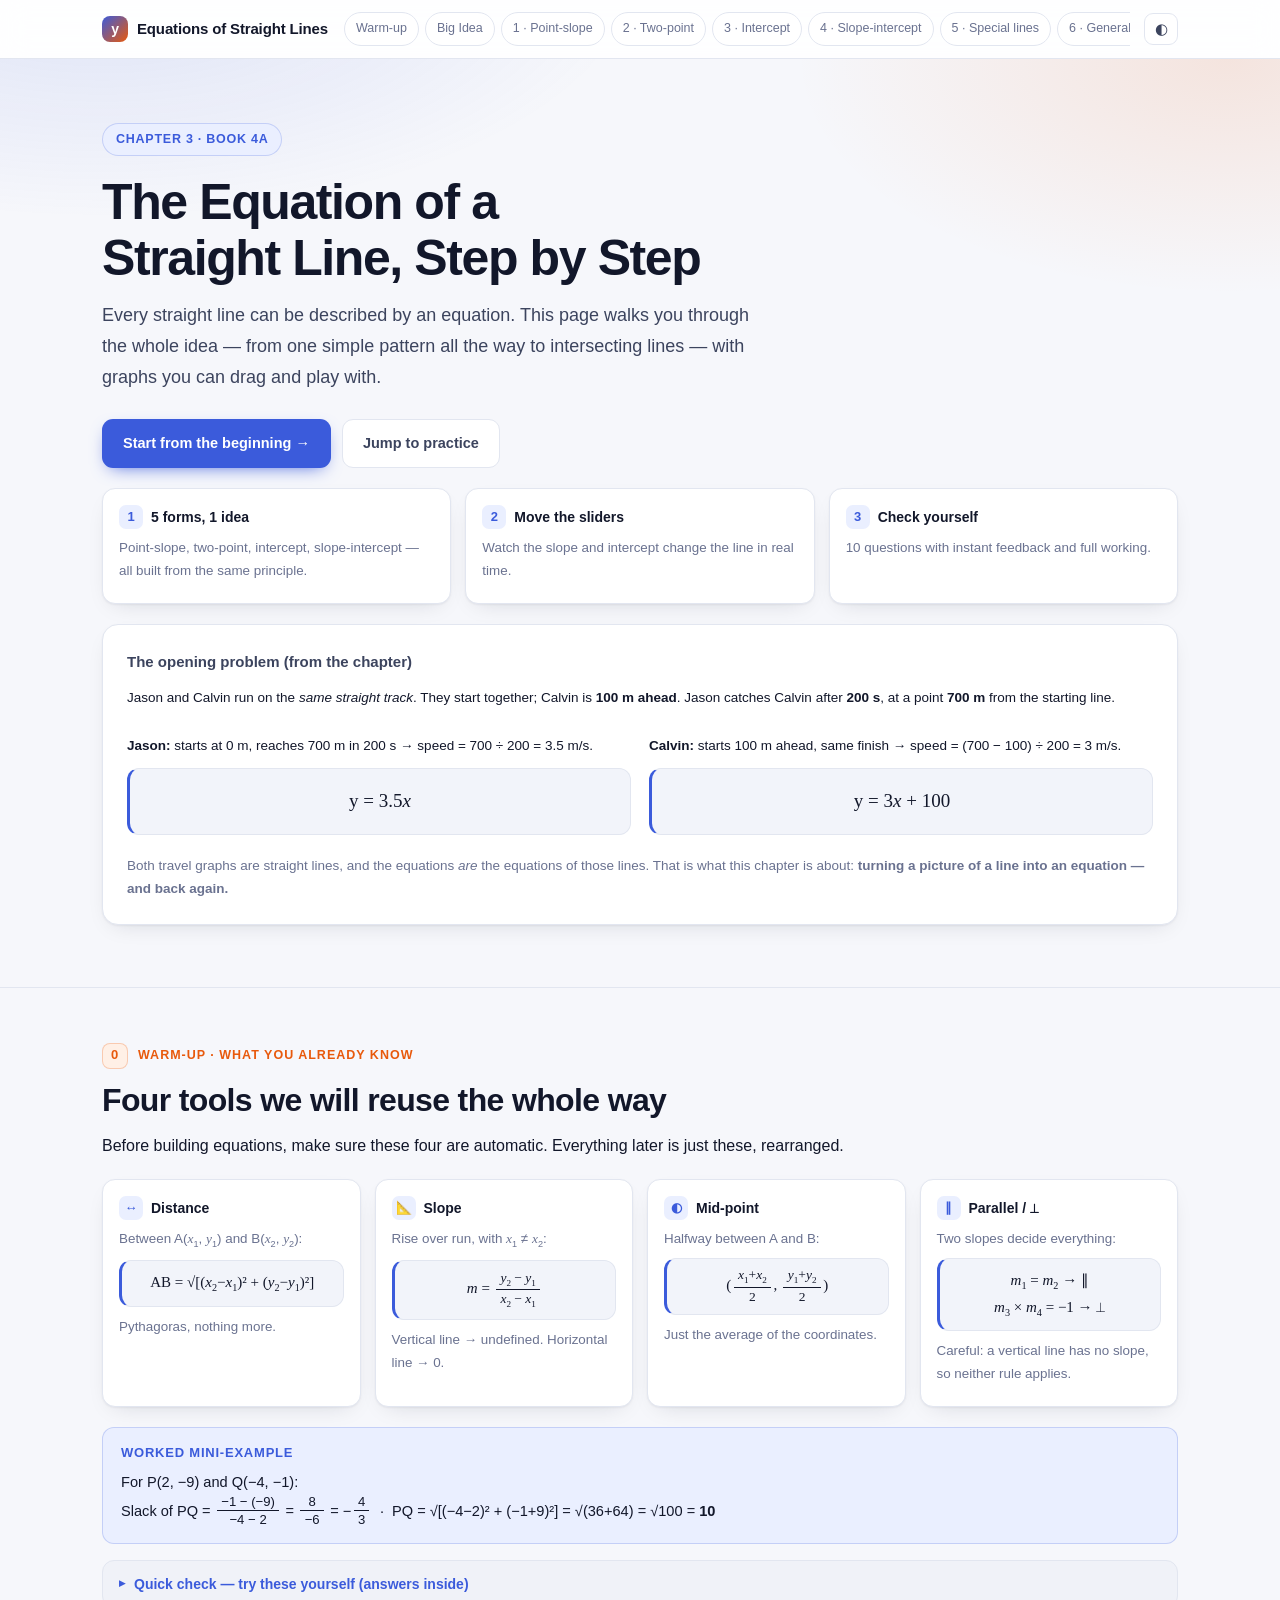
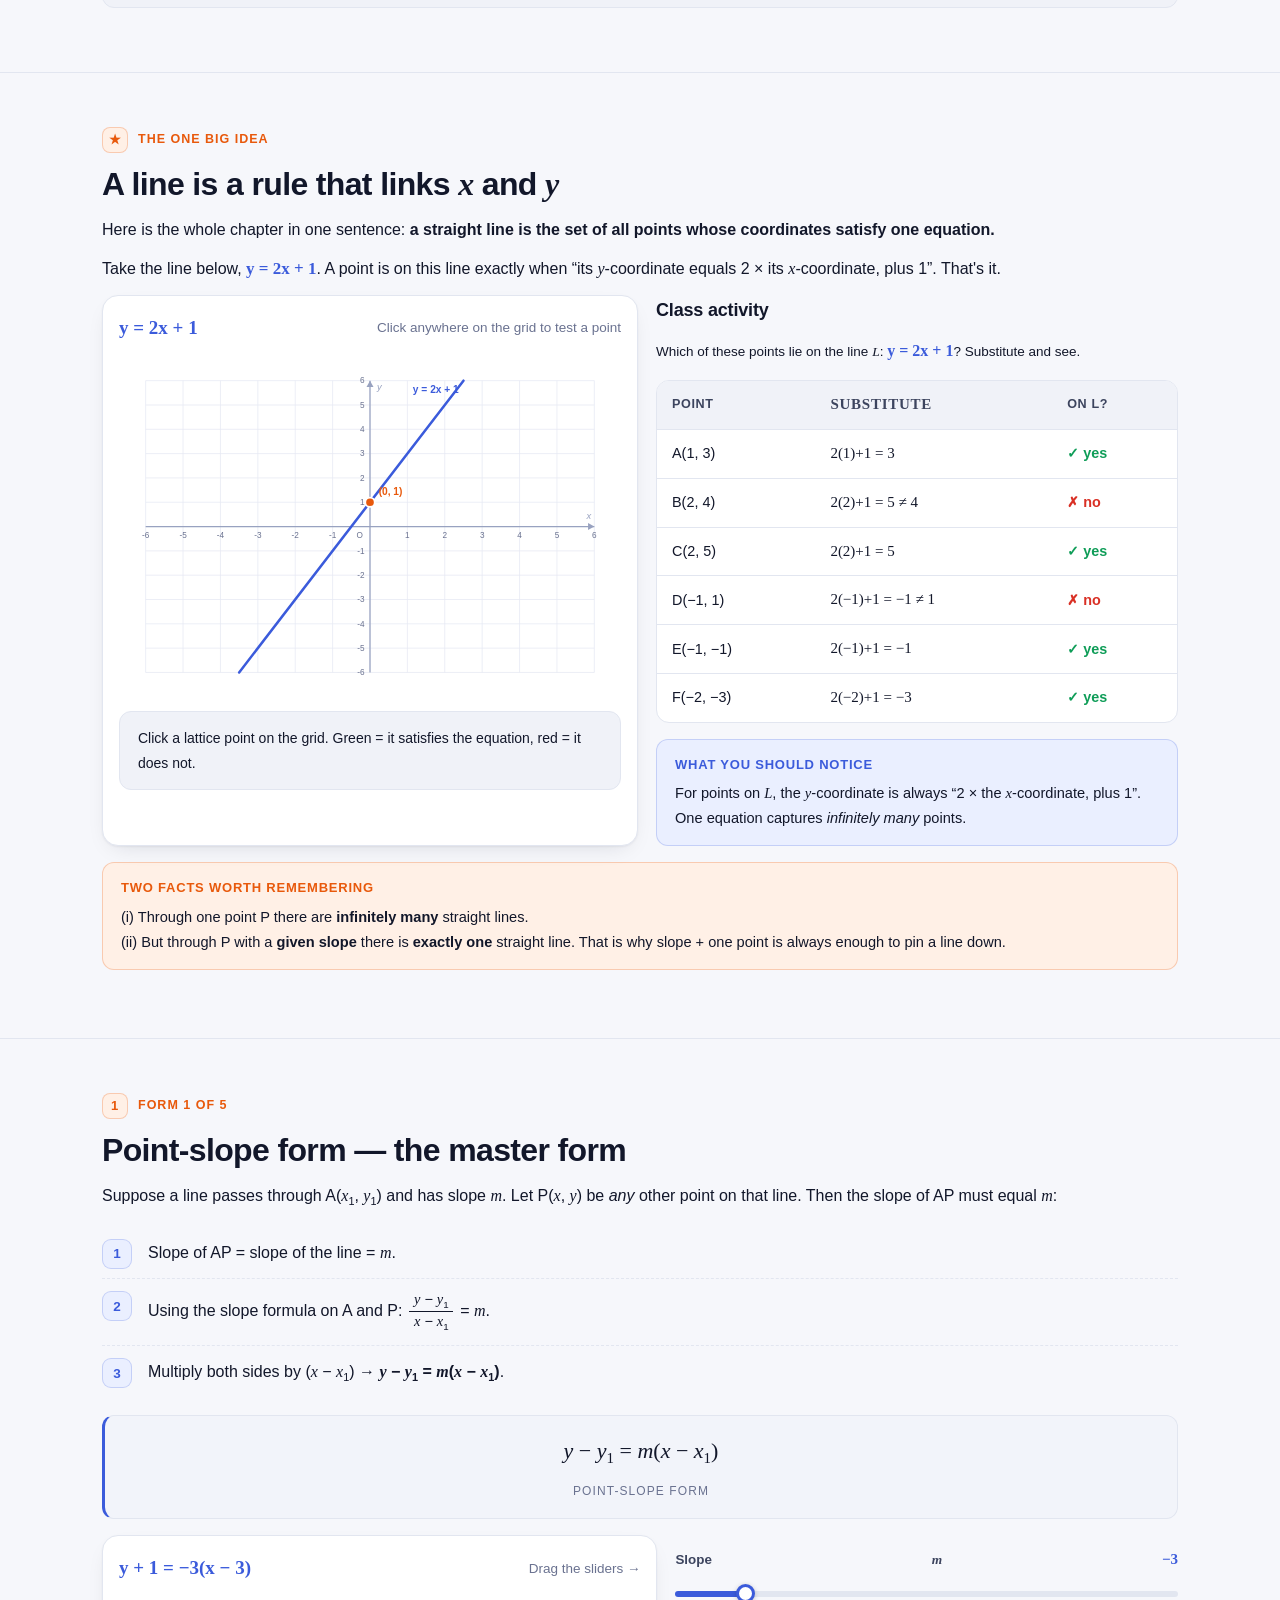
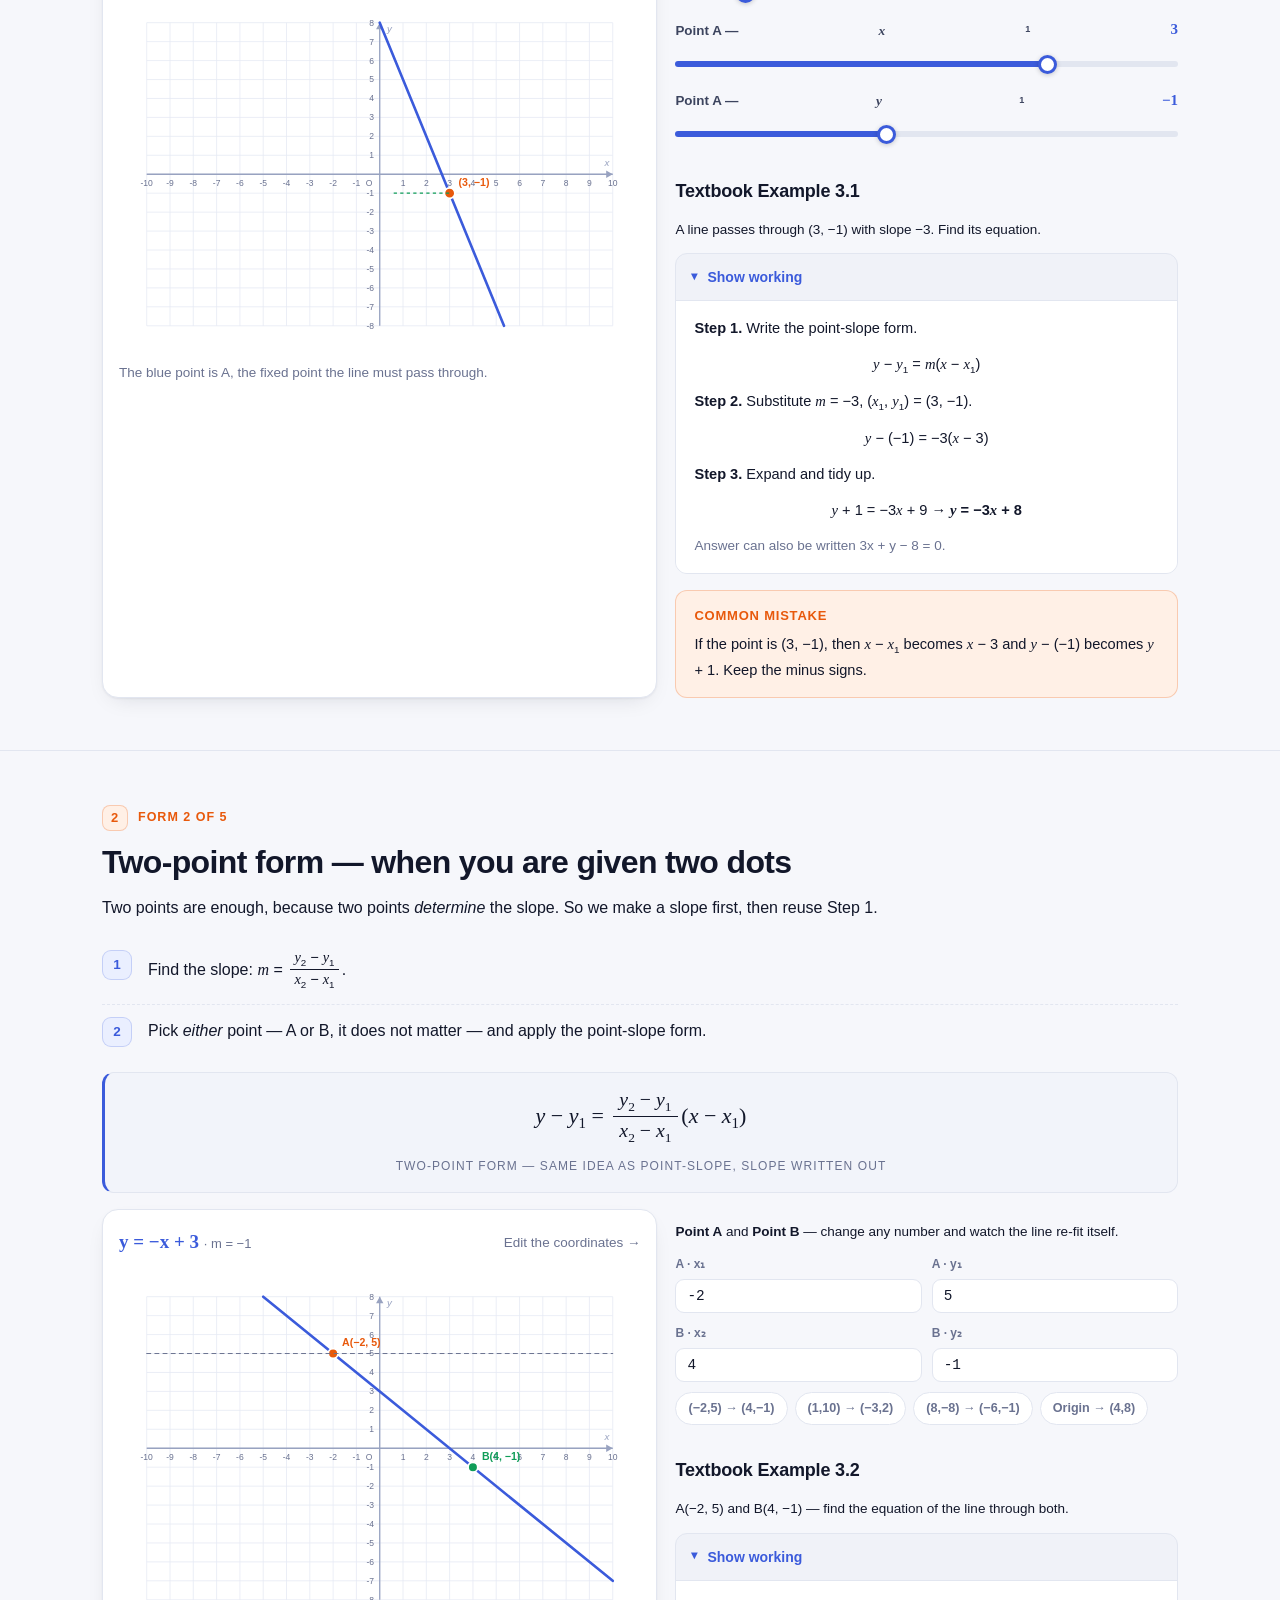
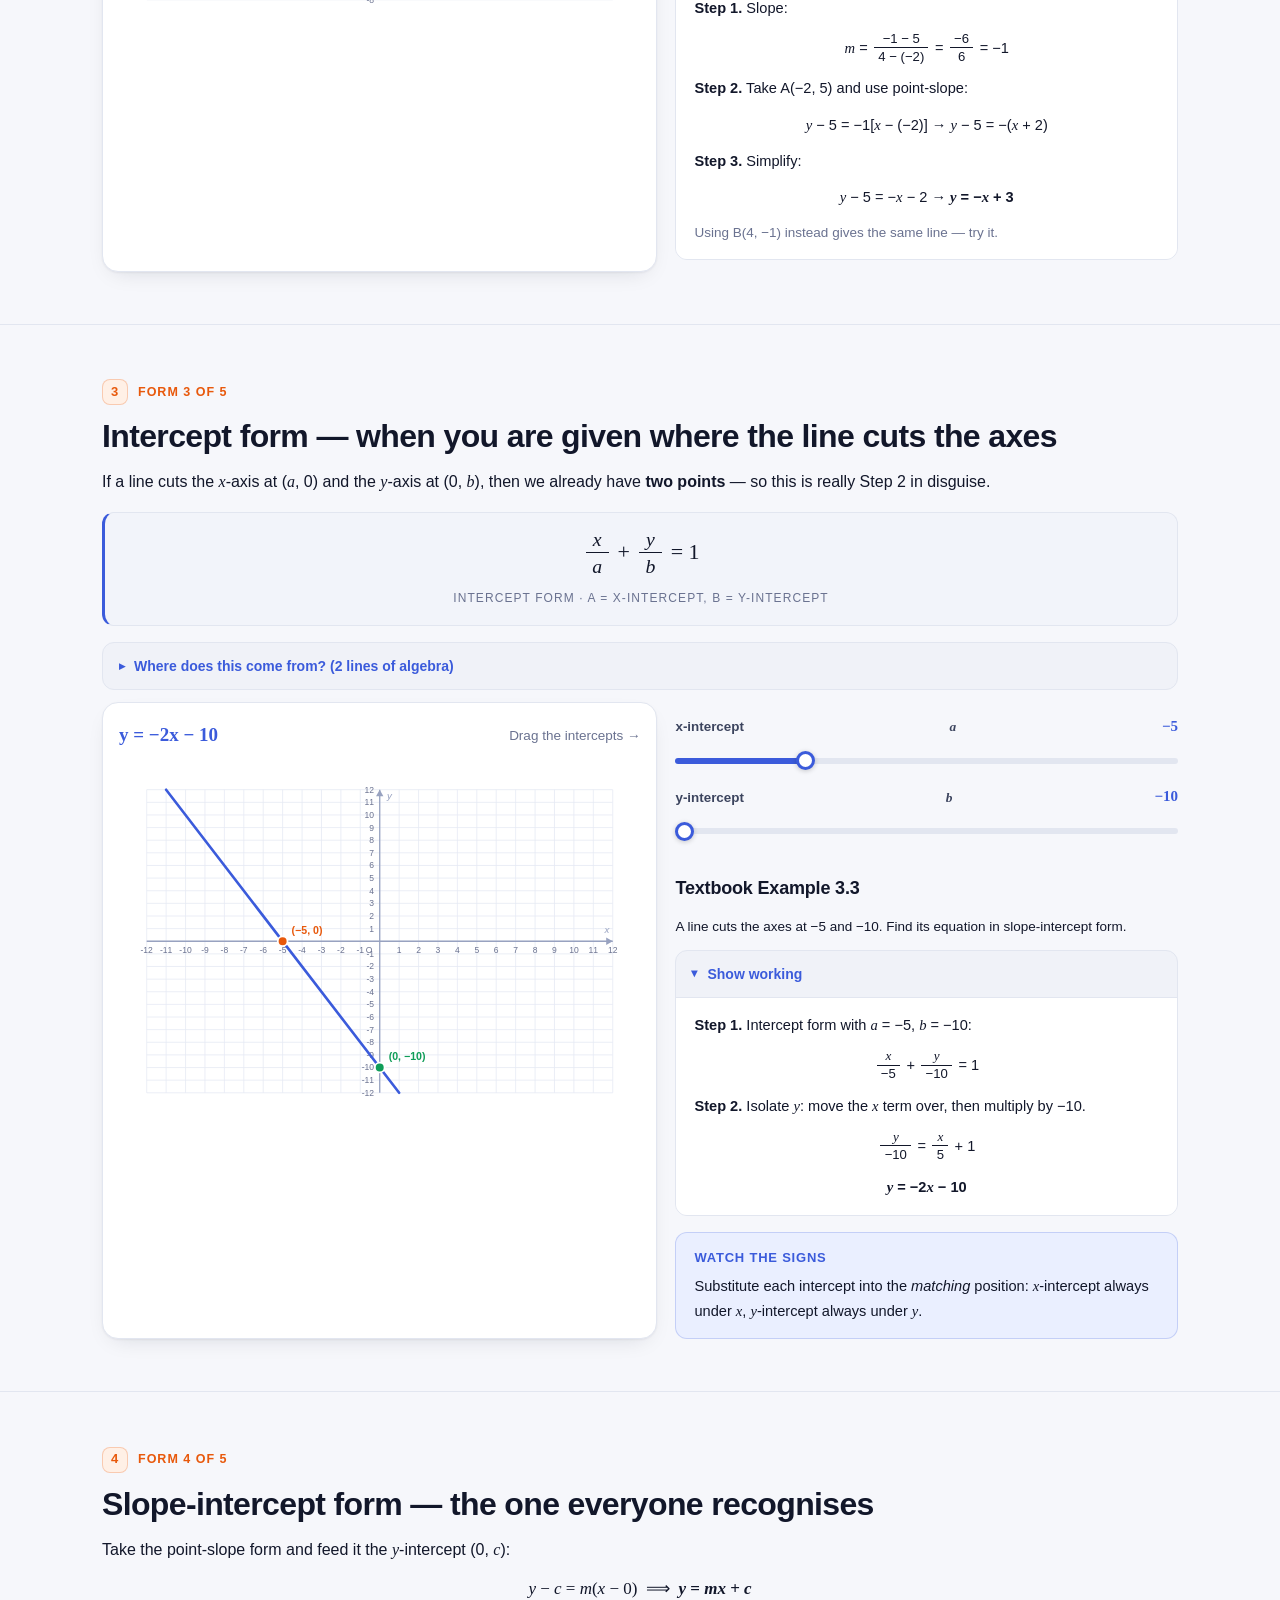
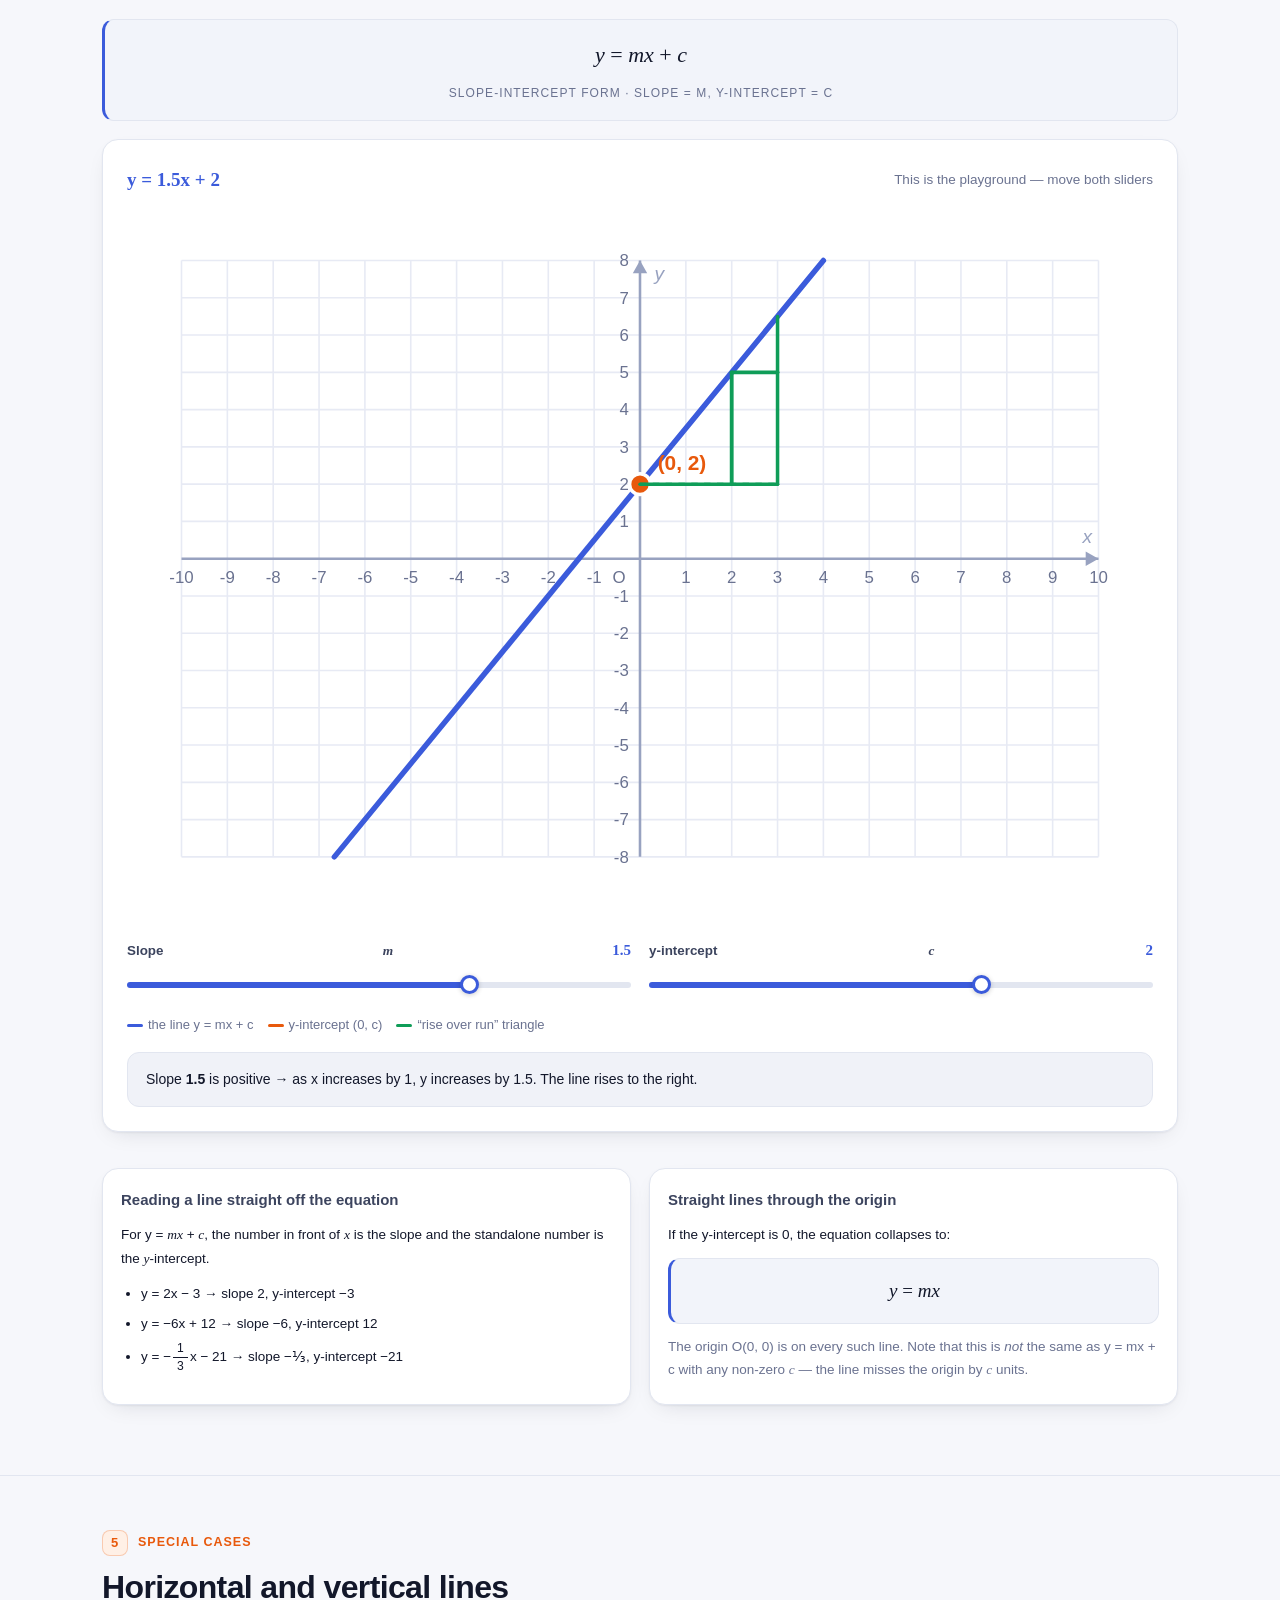
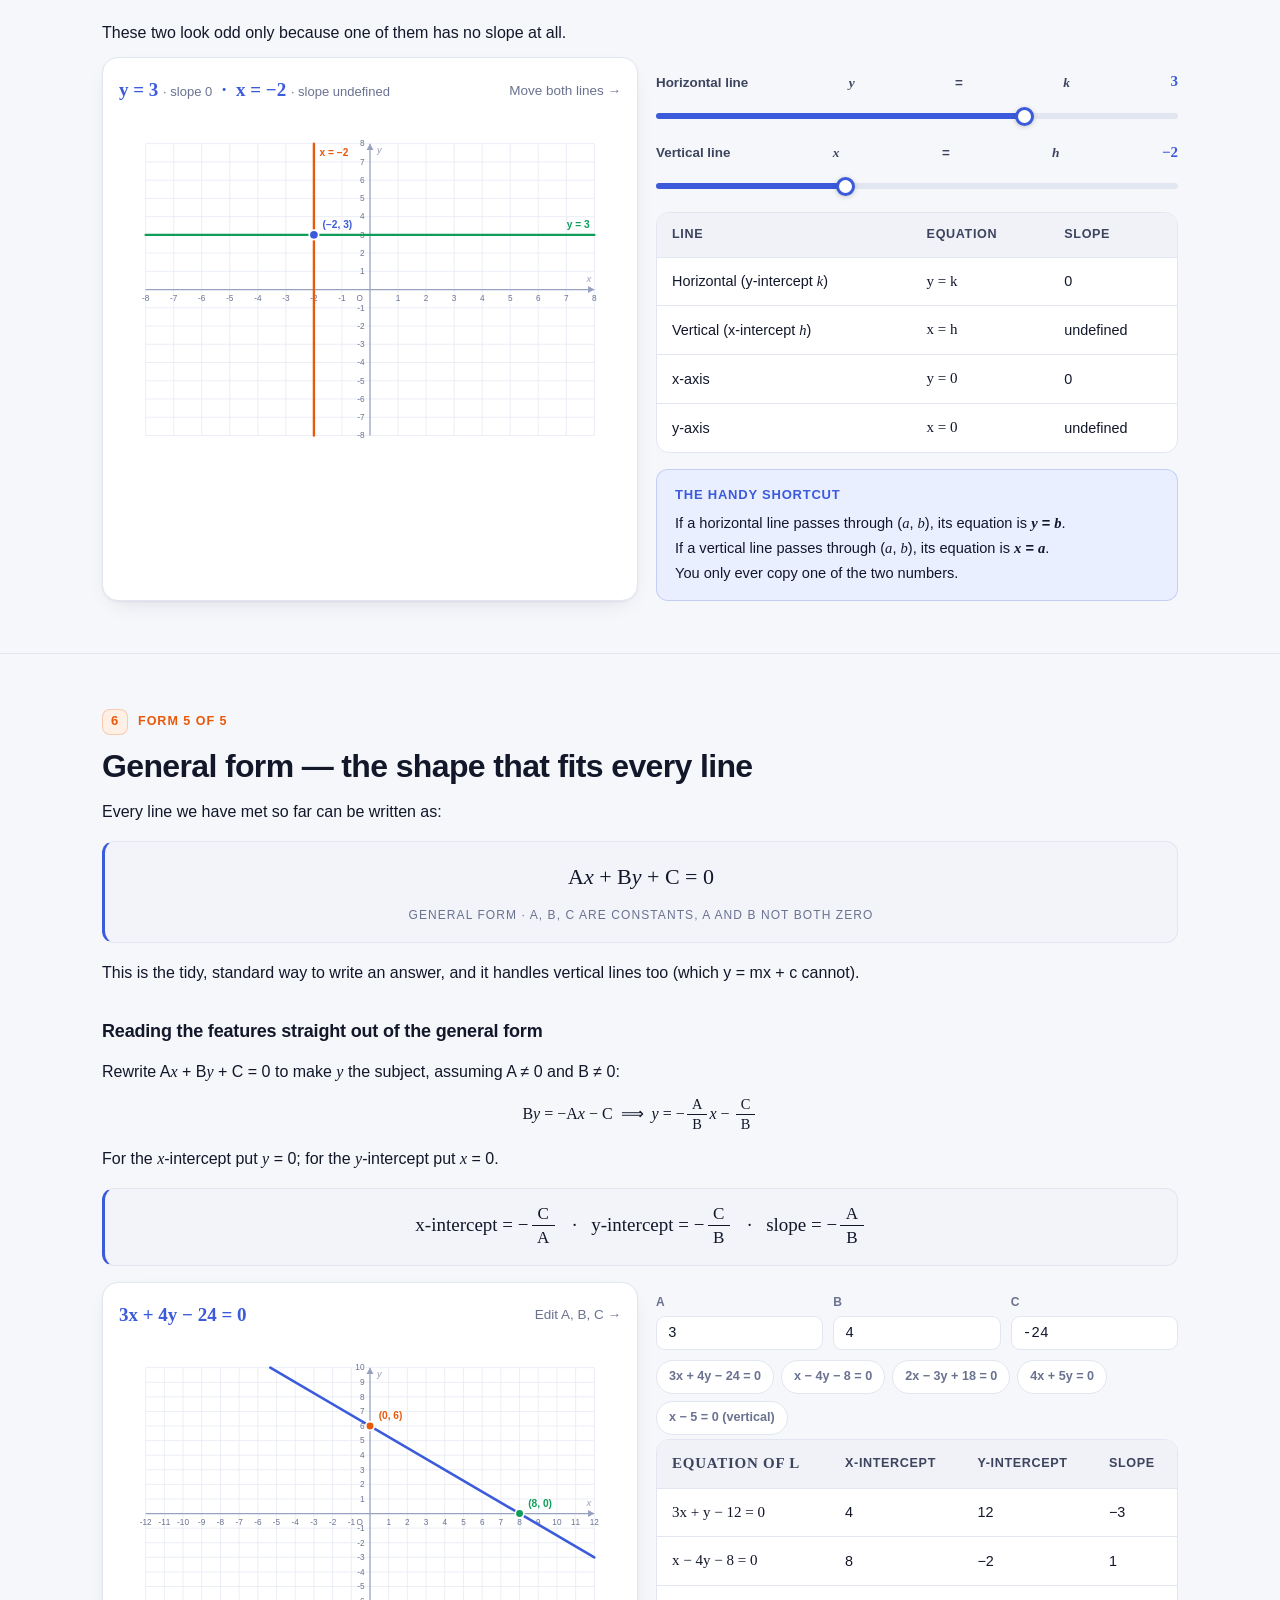
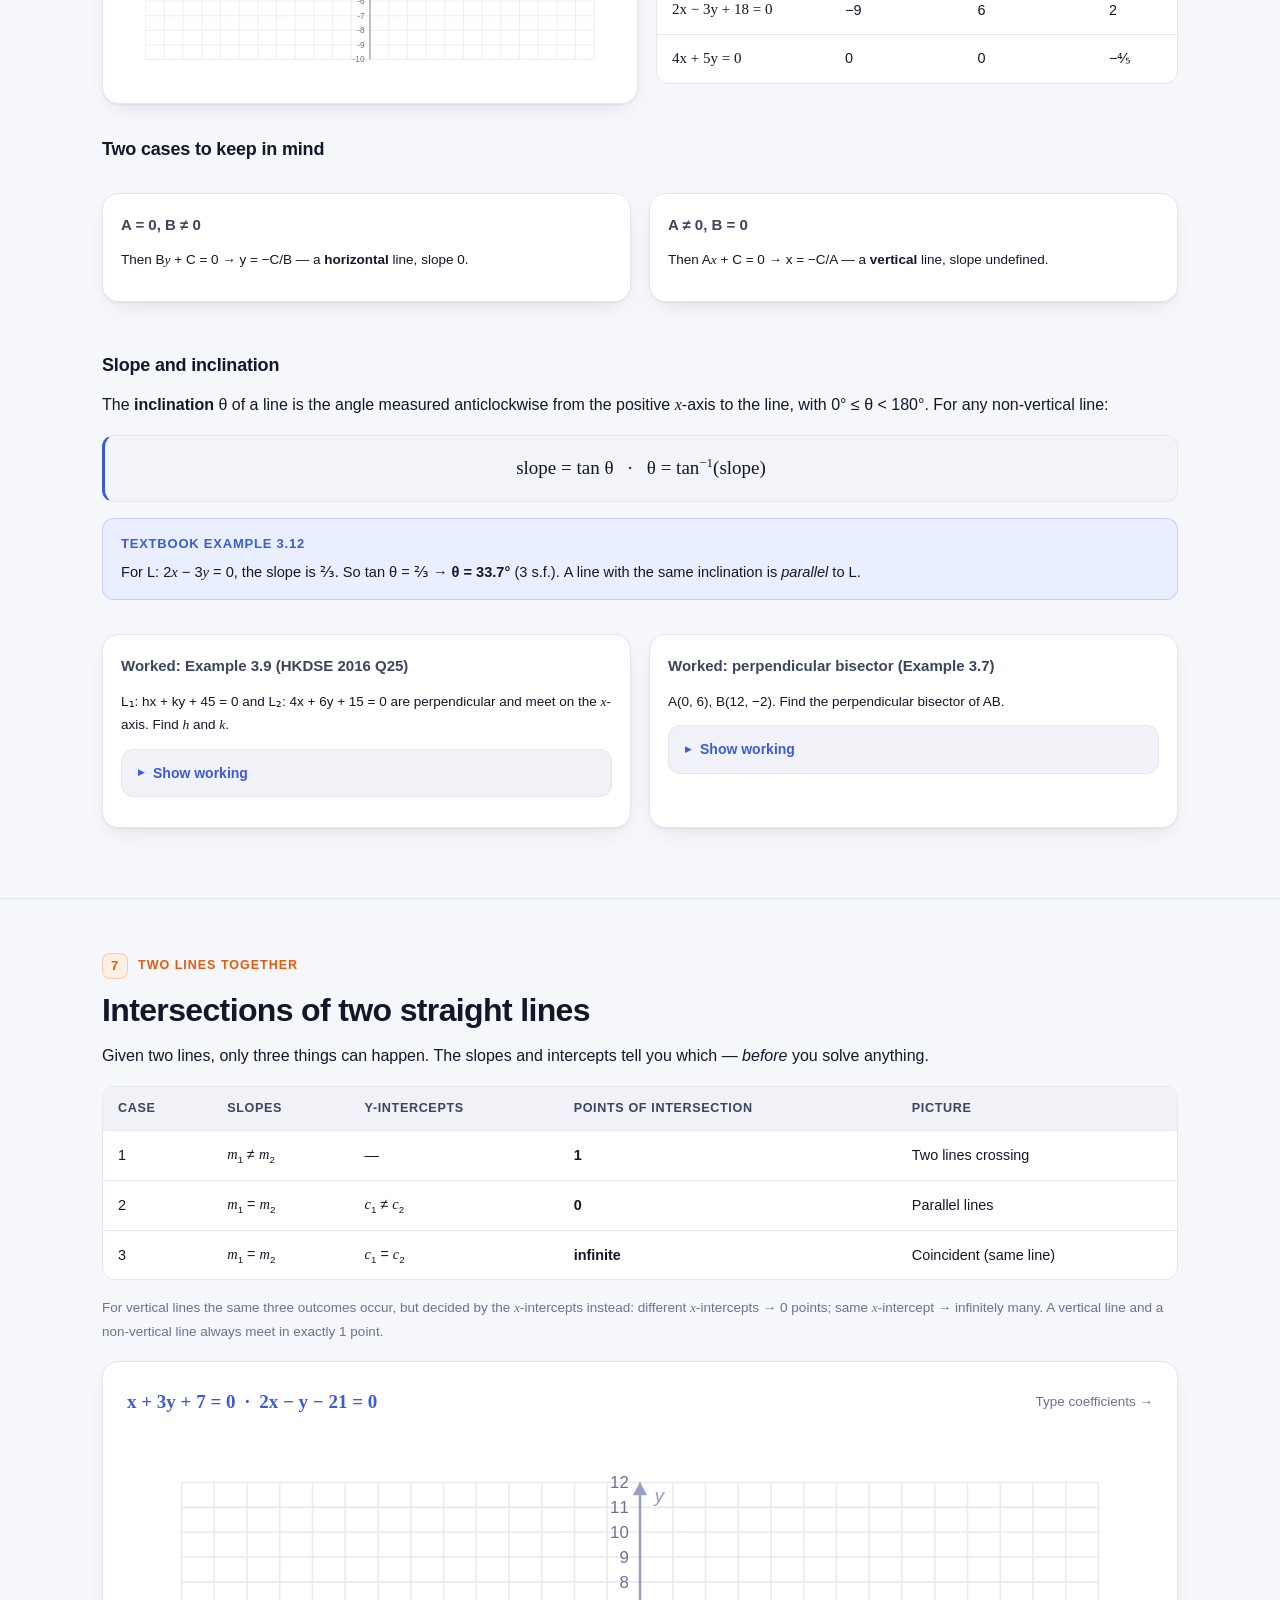
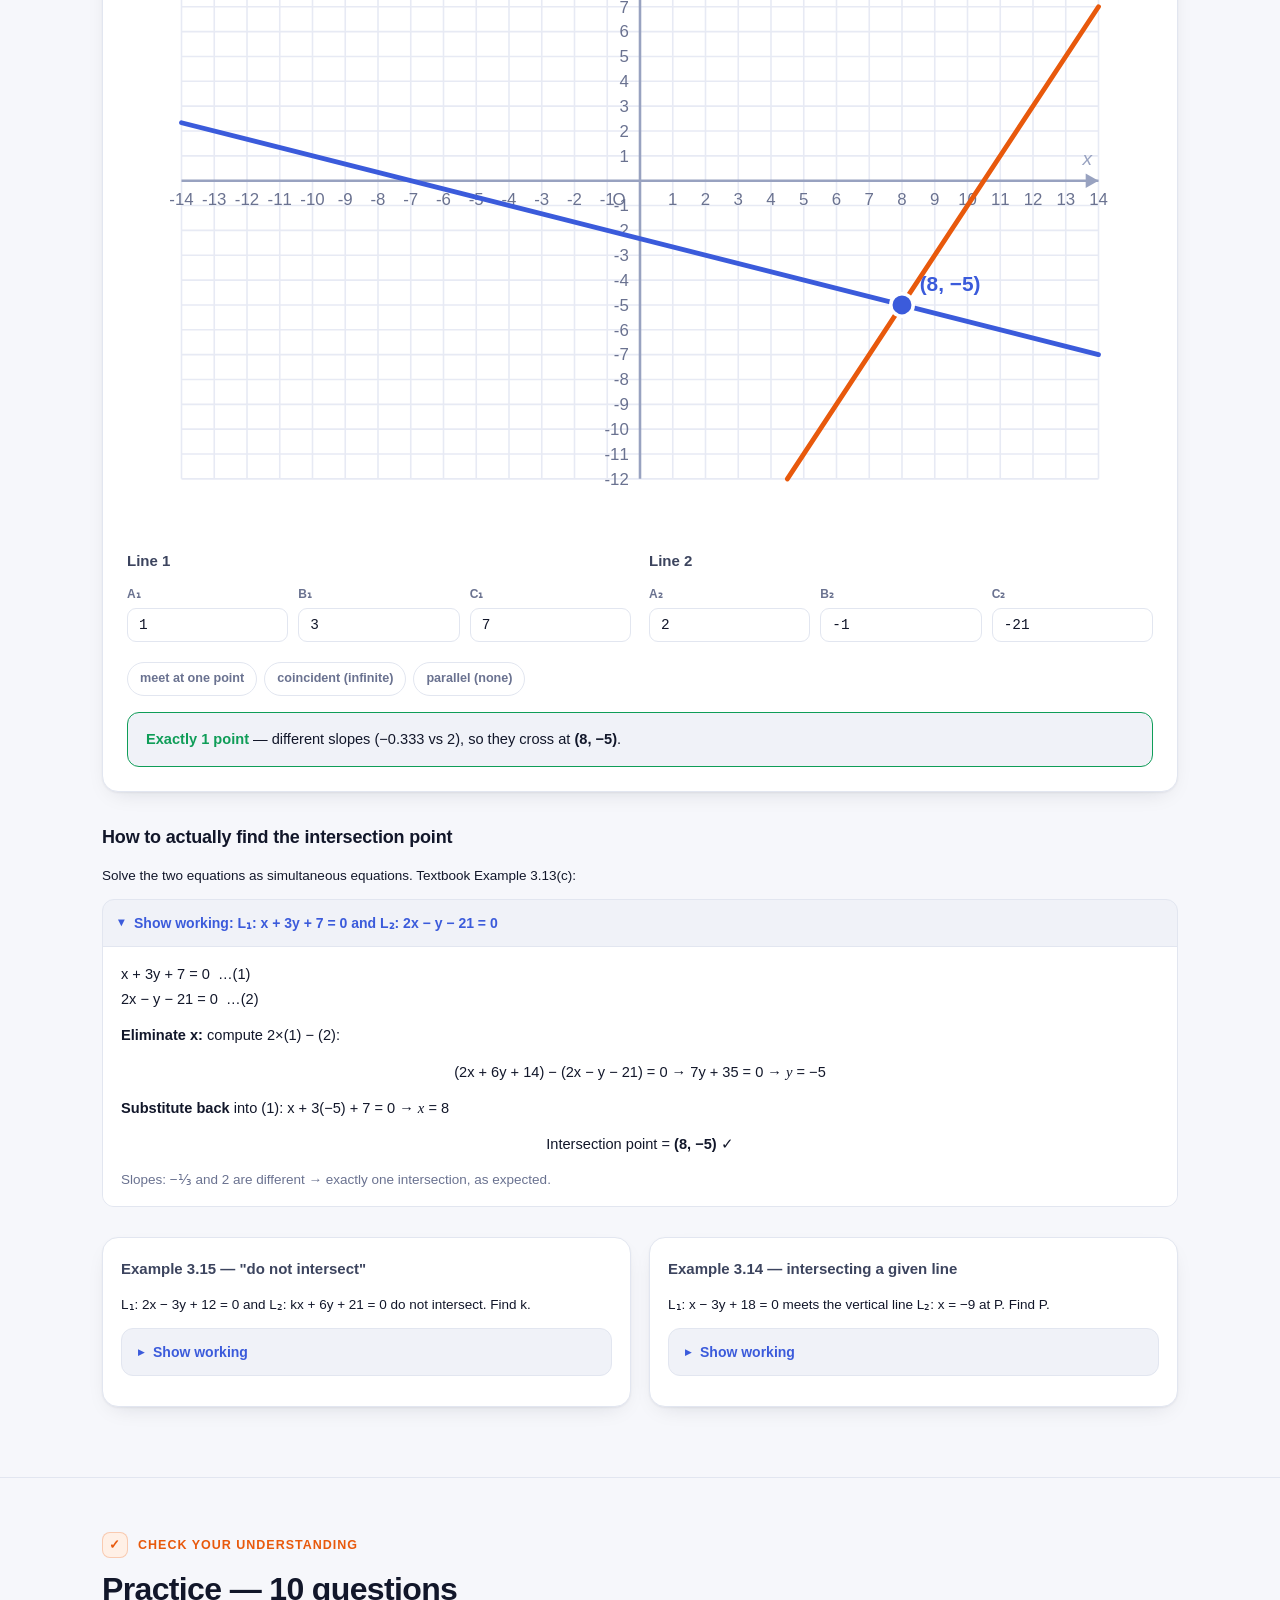
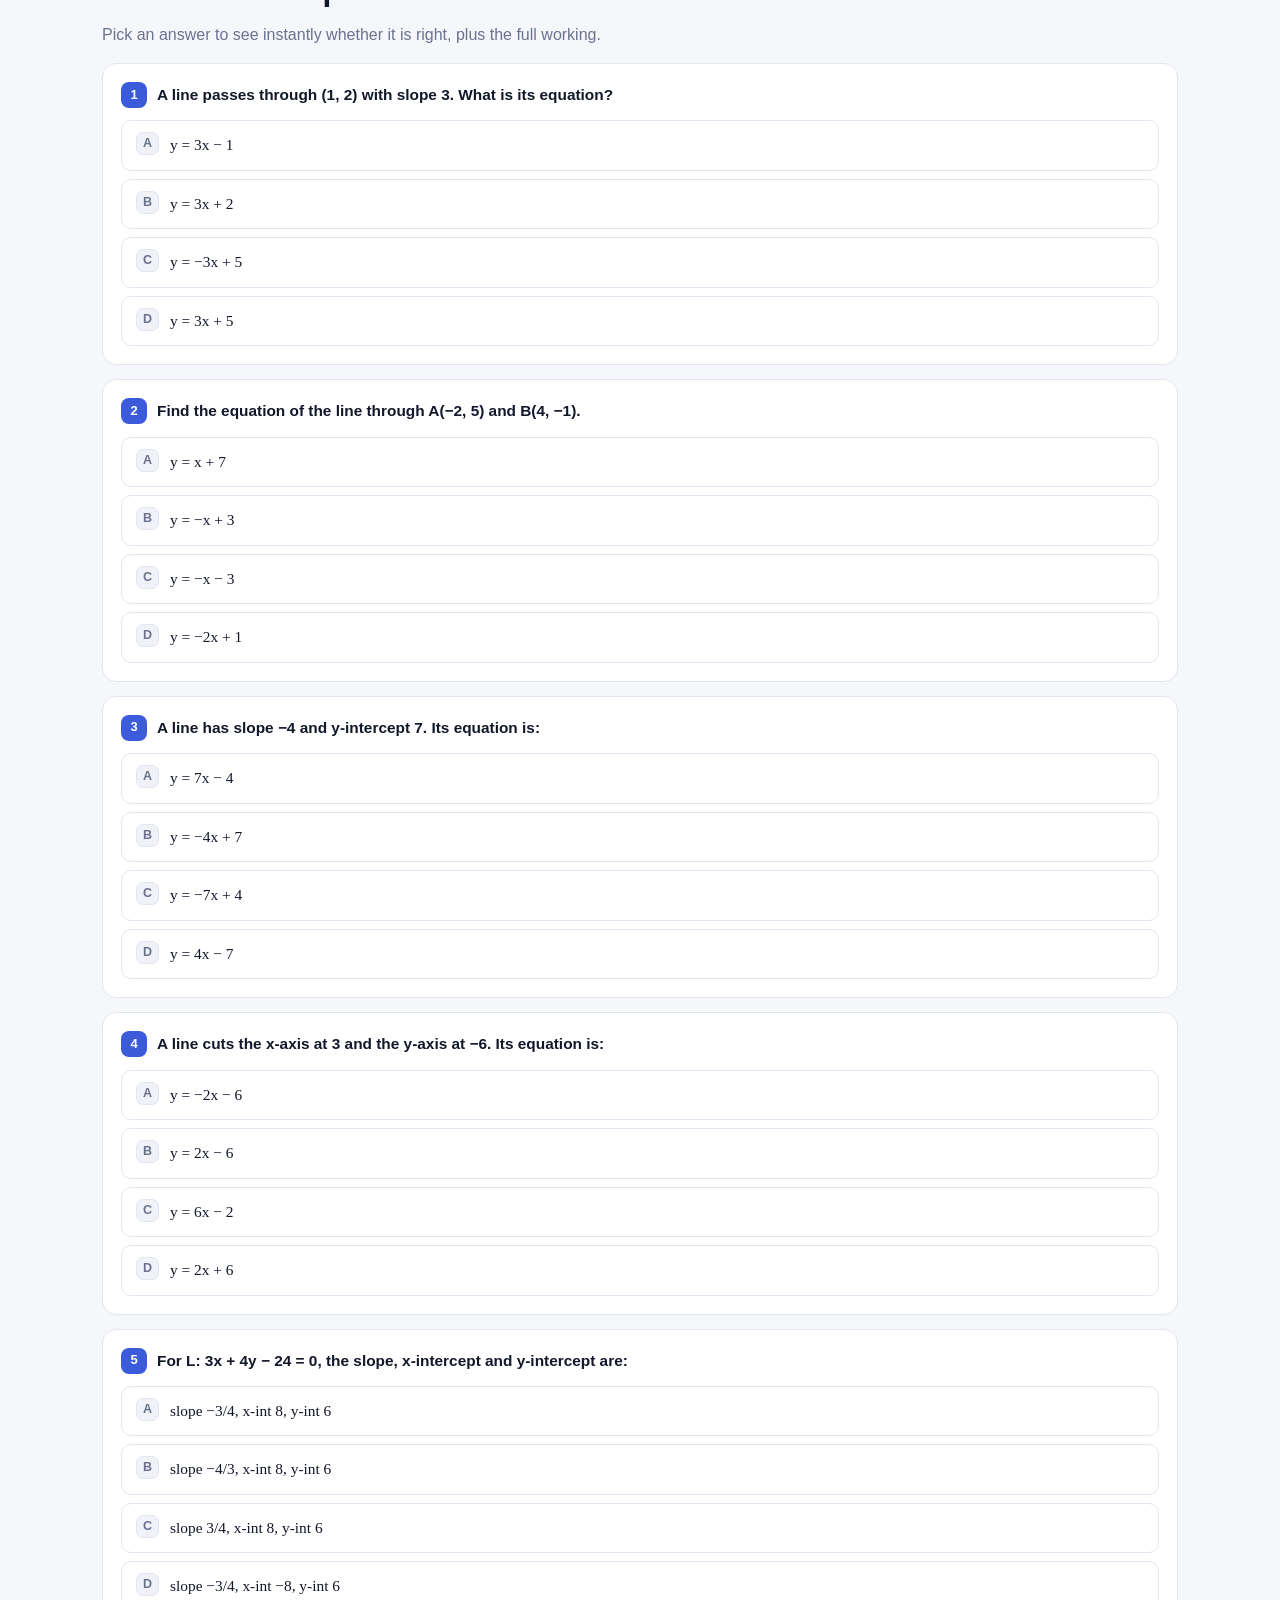
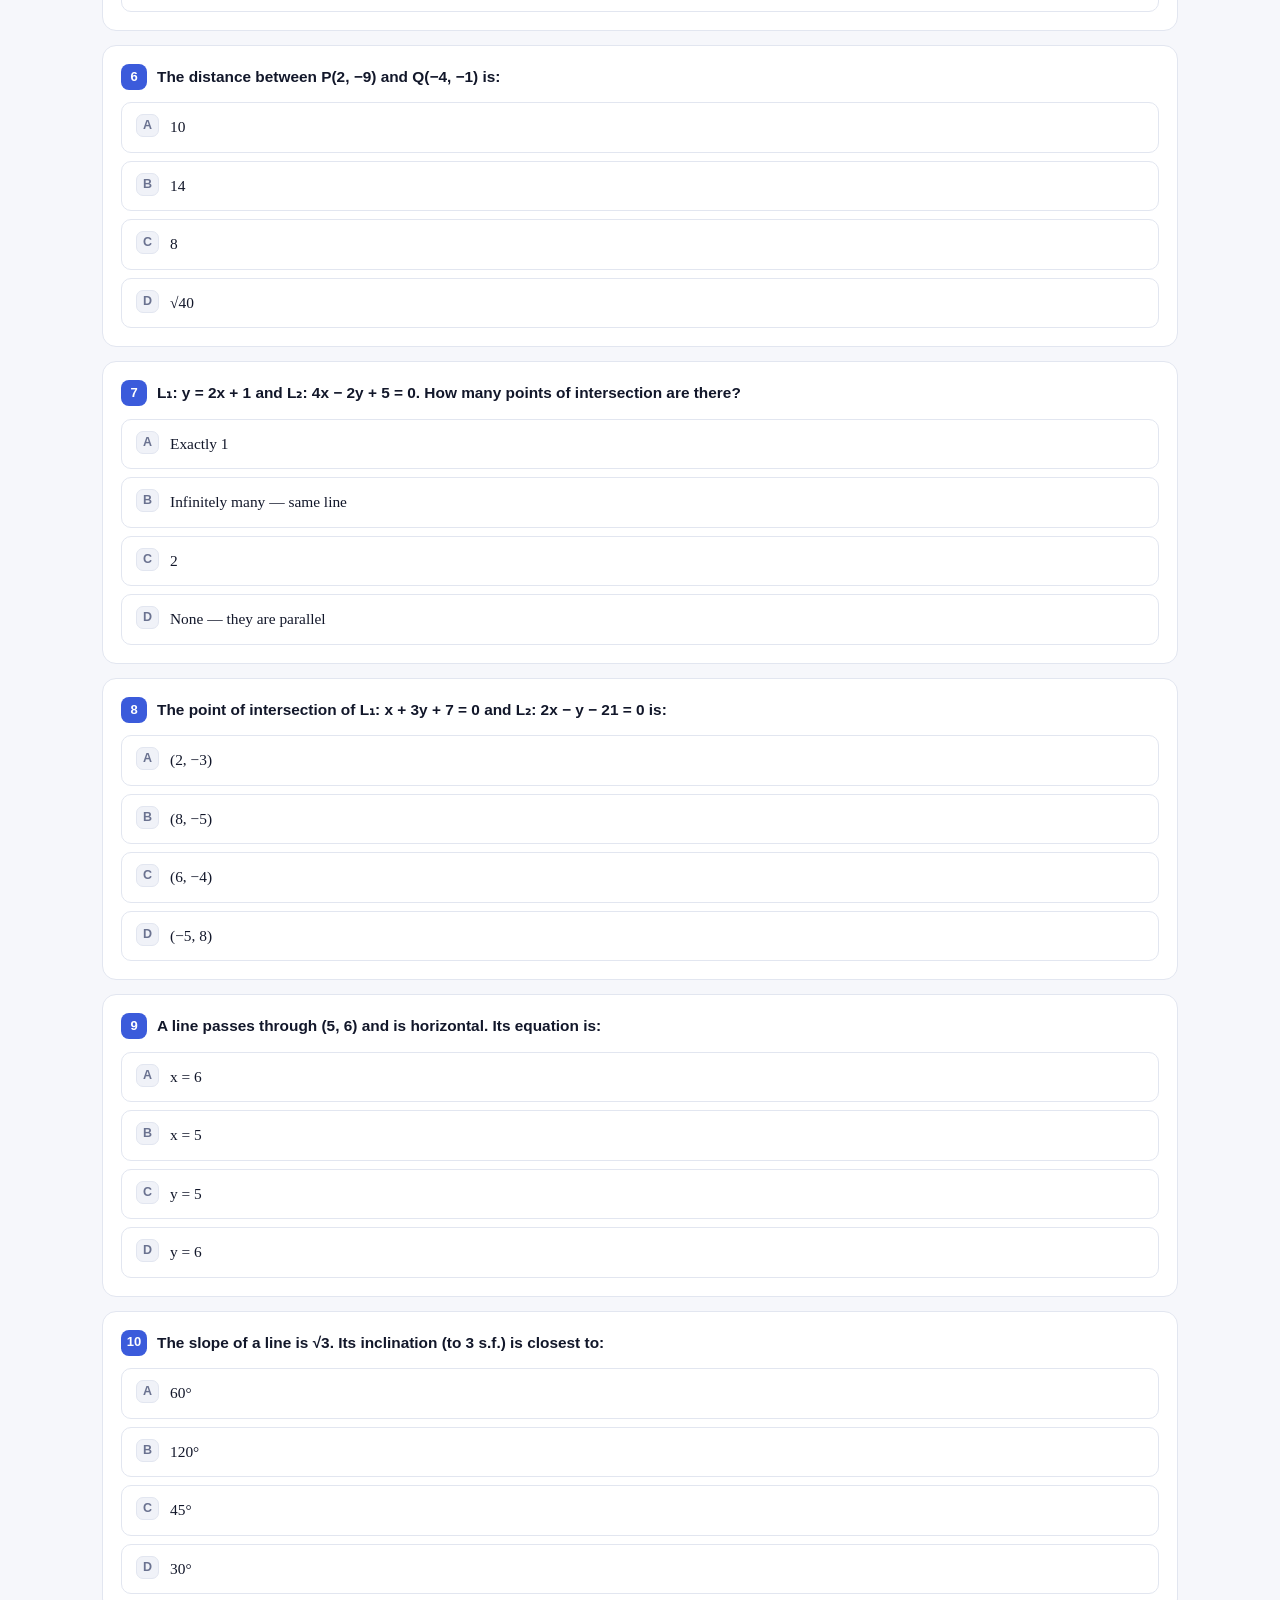
==== index.html @ 3c41c067 "Add interactive Equations of Straight Lines study site" ====
<!DOCTYPE html>
<html lang="en" data-theme="light">
<head>
<meta charset="UTF-8">
<meta name="viewport" content="width=device-width, initial-scale=1.0">
<title>Equations of Straight Lines — Step by Step</title>
<meta name="description" content="Learn the equation of a straight line step by step: point-slope form, two-point form, intercept form, slope-intercept form, general form, and intersections — with interactive graphs.">
<style>
/* ============ THEME ============ */
:root{
  --bg:#f6f7fb;
  --bg2:#ffffff;
  --surface:#ffffff;
  --surface-2:#f0f2f8;
  --ink:#12172a;
  --ink-2:#3c445e;
  --ink-3:#6a7290;
  --line:#e2e6f0;
  --brand:#3b5bdb;
  --brand-2:#5c7cfa;
  --brand-soft:#eaefff;
  --accent:#e8590c;
  --accent-soft:#fff0e6;
  --good:#0f9d58;
  --good-soft:#e6f7ee;
  --bad:#d93025;
  --bad-soft:#fdecea;
  --grid:#e7eaf4;
  --axis:#98a2c0;
  --shadow:0 1px 2px rgba(16,24,40,.05), 0 8px 24px -12px rgba(16,24,40,.18);
  --code-bg:#f2f4fa;
}
html[data-theme="dark"]{
  --bg:#0d1017;
  --bg2:#141822;
  --surface:#161b26;
  --surface-2:#1d2331;
  --ink:#e9edf7;
  --ink-2:#b9c2d8;
  --ink-3:#8590ab;
  --line:#252c3d;
  --brand:#7c93ff;
  --brand-2:#91a6ff;
  --brand-soft:#1b2338;
  --accent:#ff9448;
  --accent-soft:#2a1d12;
  --good:#4ade80;
  --good-soft:#12291c;
  --bad:#ff6b6b;
  --bad-soft:#2b1516;
  --grid:#1e2534;
  --axis:#4a5570;
  --shadow:0 1px 2px rgba(0,0,0,.4), 0 12px 32px -14px rgba(0,0,0,.7);
  --code-bg:#1d2331;
}
*{box-sizing:border-box}
html{scroll-behavior:smooth;scroll-padding-top:88px}
body{
  margin:0;background:var(--bg);color:var(--ink);
  font-family:-apple-system,BlinkMacSystemFont,"Segoe UI","PingFang SC","Hiragino Sans GB","Microsoft YaHei",Inter,Roboto,Helvetica,Arial,sans-serif;
  font-size:16px;line-height:1.72;-webkit-font-smoothing:antialiased;
}
.wrap{max-width:1120px;margin:0 auto;padding:0 22px}

/* ============ PROGRESS + NAV ============ */
#bar{position:fixed;top:0;left:0;height:3px;width:0;background:linear-gradient(90deg,var(--brand),var(--accent));z-index:100;transition:width .1s linear}
header.nav{
  position:sticky;top:0;z-index:90;background:color-mix(in srgb,var(--bg2) 88%,transparent);
  backdrop-filter:saturate(180%) blur(14px);border-bottom:1px solid var(--line);
}
.nav-in{max-width:1120px;margin:0 auto;padding:10px 22px;display:flex;align-items:center;gap:14px;flex-wrap:wrap}
.logo{display:flex;align-items:center;gap:9px;font-weight:700;font-size:15px;letter-spacing:-.01em;white-space:nowrap}
.logo .dot{width:26px;height:26px;border-radius:8px;background:linear-gradient(135deg,var(--brand),var(--accent));display:grid;place-items:center;color:#fff;font-size:14px;font-weight:800}
.pills{display:flex;gap:6px;overflow-x:auto;flex:1;scrollbar-width:none;padding:2px}
.pills::-webkit-scrollbar{display:none}
.pill{
  font-size:12.5px;padding:5px 11px;border-radius:999px;border:1px solid var(--line);
  color:var(--ink-3);text-decoration:none;white-space:nowrap;transition:.15s;background:var(--surface)
}
.pill:hover{color:var(--brand);border-color:var(--brand-2)}
.pill.active{background:var(--brand);border-color:var(--brand);color:#fff}
.tbtn{
  border:1px solid var(--line);background:var(--surface);color:var(--ink-2);border-radius:9px;
  width:34px;height:32px;cursor:pointer;font-size:15px;display:grid;place-items:center
}
.tbtn:hover{border-color:var(--brand-2);color:var(--brand)}

/* ============ HERO ============ */
.hero{padding:64px 0 44px;background:
  radial-gradient(900px 420px at 8% -10%, color-mix(in srgb,var(--brand) 14%,transparent), transparent 60%),
  radial-gradient(700px 380px at 96% 0%, color-mix(in srgb,var(--accent) 12%,transparent), transparent 62%);
  border-bottom:1px solid var(--line)}
.kicker{display:inline-flex;align-items:center;gap:8px;font-size:12.5px;font-weight:600;letter-spacing:.06em;
  text-transform:uppercase;color:var(--brand);background:var(--brand-soft);padding:5px 13px;border-radius:999px;border:1px solid color-mix(in srgb,var(--brand) 22%,transparent)}
h1{font-size:clamp(30px,4.6vw,50px);line-height:1.12;letter-spacing:-.028em;margin:18px 0 14px;font-weight:800}
.hero p.lead{font-size:18px;color:var(--ink-2);max-width:660px;margin:0}
.hero-cta{display:flex;gap:11px;flex-wrap:wrap;margin-top:26px}
.btn{
  display:inline-flex;align-items:center;gap:8px;padding:11px 20px;border-radius:11px;font-weight:650;
  font-size:14.5px;text-decoration:none;border:1px solid transparent;cursor:pointer;transition:.15s
}
.btn.primary{background:var(--brand);color:#fff;box-shadow:0 6px 18px -8px var(--brand)}
.btn.primary:hover{background:var(--brand-2);transform:translateY(-1px)}
.btn.ghost{border-color:var(--line);color:var(--ink-2);background:var(--surface)}
.btn.ghost:hover{border-color:var(--brand-2);color:var(--brand)}

/* ============ SECTIONS ============ */
section.blk{padding:52px 0;border-bottom:1px solid var(--line)}
.steptag{display:inline-flex;align-items:center;gap:10px;font-size:12.5px;font-weight:700;letter-spacing:.08em;
  text-transform:uppercase;color:var(--accent);margin-bottom:6px}
.steptag .n{width:26px;height:26px;border-radius:8px;background:var(--accent-soft);color:var(--accent);
  display:grid;place-items:center;font-size:13px;font-weight:800;border:1px solid color-mix(in srgb,var(--accent) 25%,transparent)}
h2{font-size:clamp(23px,2.9vw,32px);letter-spacing:-.02em;margin:6px 0 12px;font-weight:750;line-height:1.22}
h3{font-size:18px;margin:30px 0 10px;font-weight:700;letter-spacing:-.01em}
h4{font-size:15px;margin:20px 0 8px;font-weight:700;color:var(--ink-2)}
p{margin:11px 0}
.muted{color:var(--ink-3)}
.small{font-size:13.5px}

/* ============ CARD ============ */
.card{background:var(--surface);border:1px solid var(--line);border-radius:16px;padding:24px;box-shadow:var(--shadow);margin:18px 0}
.card.tight{padding:18px}
.grid2{display:grid;grid-template-columns:1fr 1fr;gap:18px}
.grid2.wide{grid-template-columns:1.05fr .95fr}
@media(max-width:860px){.grid2,.grid2.wide{grid-template-columns:1fr}}

/* ============ MATH ============ */
.formula{
  background:var(--code-bg);border:1px solid var(--line);border-left:3px solid var(--brand);
  border-radius:12px;padding:16px 20px;margin:16px 0;text-align:center;
  font-size:19px;font-family:"Cambria Math","Times New Roman",Georgia,serif;overflow-x:auto
}
.formula.big{font-size:22px}
.formula .lbl{display:block;font-family:inherit;font-size:12px;letter-spacing:.09em;text-transform:uppercase;color:var(--ink-3);margin-top:9px;font-family:-apple-system,sans-serif}
.frac{display:inline-flex;flex-direction:column;vertical-align:middle;text-align:center;font-size:.9em;line-height:1.18;margin:0 .18em;position:relative;top:-.06em}
.frac .num{border-bottom:1.6px solid currentColor;padding:0 .32em .07em}
.frac .den{padding:.07em .32em 0}
var,.v{font-style:italic;font-family:"Cambria Math","Times New Roman",Georgia,serif}
sub{font-size:.68em}
sup{font-size:.68em}
code{background:var(--code-bg);border:1px solid var(--line);border-radius:6px;padding:1px 6px;font-size:.9em;
  font-family:"SF Mono",ui-monospace,Menlo,Consolas,monospace}

/* ============ STEPS LIST ============ */
ol.steps{counter-reset:s;list-style:none;padding:0;margin:16px 0}
ol.steps>li{counter-increment:s;position:relative;padding:12px 0 12px 46px;border-bottom:1px dashed var(--line)}
ol.steps>li:last-child{border-bottom:0}
ol.steps>li::before{
  content:counter(s);position:absolute;left:0;top:12px;width:28px;height:28px;border-radius:9px;
  background:var(--brand-soft);color:var(--brand);display:grid;place-items:center;font-weight:800;font-size:13.5px;
  border:1px solid color-mix(in srgb,var(--brand) 22%,transparent)
}

ul.clean{margin:12px 0;padding-left:20px}
ul.clean li{margin:7px 0}

/* ============ CALLOUTS ============ */
.note{border-radius:12px;padding:14px 18px;margin:16px 0;font-size:14.6px;border:1px solid var(--line);background:var(--surface-2)}
.note .h{font-weight:750;font-size:13px;letter-spacing:.06em;text-transform:uppercase;margin-bottom:5px;display:flex;gap:7px;align-items:center}
.note.tip{background:var(--brand-soft);border-color:color-mix(in srgb,var(--brand) 22%,transparent)}
.note.tip .h{color:var(--brand)}
.note.warn{background:var(--accent-soft);border-color:color-mix(in srgb,var(--accent) 25%,transparent)}
.note.warn .h{color:var(--accent)}
.note.ok{background:var(--good-soft);border-color:color-mix(in srgb,var(--good) 28%,transparent)}
.note.ok .h{color:var(--good)}

/* ============ TABLE ============ */
.tbl-wrap{overflow-x:auto;margin:16px 0;border:1px solid var(--line);border-radius:13px;background:var(--surface)}
table{border-collapse:collapse;width:100%;font-size:14.4px;min-width:520px}
th,td{padding:11px 15px;text-align:left;border-bottom:1px solid var(--line)}
th{background:var(--surface-2);font-weight:700;font-size:12.6px;letter-spacing:.05em;text-transform:uppercase;color:var(--ink-2)}
tbody tr:last-child td{border-bottom:0}
tbody tr:hover{background:color-mix(in srgb,var(--brand) 4%,transparent)}
td.mono,th.mono{font-family:"Cambria Math",Georgia,serif;font-size:15px}

/* ============ DETAILS / SOLUTION ============ */
details.sol{border:1px solid var(--line);border-radius:12px;background:var(--surface-2);margin:12px 0;overflow:hidden}
details.sol>summary{cursor:pointer;padding:11px 16px;font-weight:650;font-size:14px;color:var(--brand);
  list-style:none;display:flex;align-items:center;gap:9px;user-select:none}
details.sol>summary::-webkit-details-marker{display:none}
details.sol>summary::before{content:"▸";transition:.2s;font-size:12px}
details.sol[open]>summary::before{transform:rotate(90deg)}
details.sol[open]>summary{border-bottom:1px solid var(--line)}
details.sol .body{padding:15px 18px;font-size:14.6px;background:var(--surface)}
details.sol .body p:first-child{margin-top:0}
details.sol .body p:last-child{margin-bottom:0}

/* ============ PLOT ============ */
.plotbox{background:var(--surface);border:1px solid var(--line);border-radius:16px;padding:16px;box-shadow:var(--shadow)}
svg.plot{width:100%;height:auto;display:block;border-radius:11px;background:var(--surface);touch-action:none;cursor:crosshair}
svg.plot.static{cursor:default}
.plot-head{display:flex;justify-content:space-between;align-items:center;gap:12px;flex-wrap:wrap;margin-bottom:10px}
.eqout{font-family:"Cambria Math",Georgia,serif;font-size:19px;font-weight:600;color:var(--brand)}
.eqout .sm{font-size:13px;color:var(--ink-3);font-family:-apple-system,sans-serif;font-weight:500}
.legend{display:flex;gap:14px;flex-wrap:wrap;font-size:13px;color:var(--ink-3)}
.legend i{display:inline-block;width:16px;height:3px;border-radius:2px;vertical-align:middle;margin-right:5px}

/* ============ CONTROLS ============ */
.ctrl{margin:12px 0}
.ctrl label{display:flex;justify-content:space-between;align-items:center;font-size:13.4px;font-weight:600;color:var(--ink-2);margin-bottom:5px}
.ctrl label b{font-family:"Cambria Math",Georgia,serif;font-size:15px;color:var(--brand)}
input[type=range]{width:100%;-webkit-appearance:none;appearance:none;height:6px;border-radius:999px;
  background:linear-gradient(90deg,var(--brand) var(--p,50%),var(--line) var(--p,50%));outline:none;margin:6px 0}
input[type=range]::-webkit-slider-thumb{-webkit-appearance:none;width:19px;height:19px;border-radius:50%;
  background:var(--surface);border:3px solid var(--brand);cursor:grab;box-shadow:0 1px 5px rgba(0,0,0,.2)}
input[type=range]::-moz-range-thumb{width:15px;height:15px;border-radius:50%;background:var(--surface);border:3px solid var(--brand);cursor:grab}
input[type=number],input[type=text]{
  width:100%;padding:8px 11px;border-radius:9px;border:1px solid var(--line);background:var(--surface);
  color:var(--ink);font-size:14.4px;font-family:"SF Mono",ui-monospace,Menlo,monospace
}
input[type=number]:focus,input[type=text]:focus{outline:none;border-color:var(--brand-2);box-shadow:0 0 0 3px var(--brand-soft)}
.inrow{display:grid;grid-template-columns:repeat(auto-fit,minmax(88px,1fr));gap:10px;margin:10px 0}
.inrow .f{display:flex;flex-direction:column;gap:4px}
.inrow .f span{font-size:12px;color:var(--ink-3);font-weight:600}
.chipline{display:flex;gap:7px;flex-wrap:wrap;margin:10px 0 4px}
.chip{font-size:12.6px;padding:5px 12px;border-radius:999px;border:1px solid var(--line);background:var(--surface);
  color:var(--ink-3);cursor:pointer;transition:.15s;font-weight:600}
.chip:hover{border-color:var(--brand-2);color:var(--brand)}
.chip.on{background:var(--brand);border-color:var(--brand);color:#fff}

/* ============ QUIZ ============ */
.q{border:1px solid var(--line);border-radius:14px;padding:18px;margin:14px 0;background:var(--surface)}
.q .qhead{font-weight:650;font-size:15.4px;margin-bottom:12px;display:flex;gap:10px}
.q .qnum{flex:none;width:26px;height:26px;border-radius:8px;background:var(--brand);color:#fff;display:grid;place-items:center;font-size:13px;font-weight:800}
.opts{display:grid;gap:8px}
.opt{display:flex;gap:11px;align-items:flex-start;padding:11px 14px;border:1px solid var(--line);border-radius:10px;
  cursor:pointer;background:var(--surface);transition:.13s;font-size:14.6px}
.opt:hover{border-color:var(--brand-2);background:var(--brand-soft)}
.opt .k{flex:none;width:23px;height:23px;border-radius:7px;background:var(--surface-2);border:1px solid var(--line);
  display:grid;place-items:center;font-size:12.5px;font-weight:800;color:var(--ink-3)}
.opt.correct{border-color:var(--good);background:var(--good-soft)}
.opt.correct .k{background:var(--good);color:#fff;border-color:var(--good)}
.opt.wrong{border-color:var(--bad);background:var(--bad-soft)}
.opt.wrong .k{background:var(--bad);color:#fff;border-color:var(--bad)}
.opt.locked{cursor:default}
.opt .m{font-family:"Cambria Math",Georgia,serif;font-size:15.4px}
.qexp{margin-top:12px;padding:12px 15px;border-radius:10px;background:var(--surface-2);border:1px solid var(--line);
  font-size:14px;display:none}
.qexp.show{display:block}
.score{display:flex;align-items:center;gap:14px;flex-wrap:wrap;padding:16px 20px;border-radius:14px;
  background:var(--brand-soft);border:1px solid color-mix(in srgb,var(--brand) 22%,transparent);margin-top:18px}
.score .big{font-size:30px;font-weight:800;color:var(--brand);font-family:"Cambria Math",Georgia,serif}

/* ============ FOOTER ============ */
footer{padding:40px 0 60px;color:var(--ink-3);font-size:13.4px;text-align:center}
footer a{color:var(--brand)}

/* ============ MISC ============ */
.tocard{display:grid;grid-template-columns:repeat(auto-fit,minmax(215px,1fr));gap:14px;margin:20px 0}
.mini{border:1px solid var(--line);border-radius:13px;padding:16px;background:var(--surface);box-shadow:var(--shadow)}
.mini .t{font-weight:700;font-size:14px;margin-bottom:7px;display:flex;gap:8px;align-items:center}
.mini .t .ic{width:24px;height:24px;border-radius:7px;display:grid;place-items:center;font-size:13px;background:var(--brand-soft);color:var(--brand)}
.mini p{font-size:13.4px;color:var(--ink-3);margin:5px 0}
.center{text-align:center}
.yr{scroll-margin-top:88px}
</style>
</head>
<body>
<div id="bar"></div>

<header class="nav">
  <div class="nav-in">
    <div class="logo"><span class="dot">y</span> Equations of Straight Lines</div>
    <nav class="pills" id="pills">
      <a class="pill" href="#warmup">Warm-up</a>
      <a class="pill" href="#idea">Big Idea</a>
      <a class="pill" href="#step1">1 · Point-slope</a>
      <a class="pill" href="#step2">2 · Two-point</a>
      <a class="pill" href="#step3">3 · Intercept</a>
      <a class="pill" href="#step4">4 · Slope-intercept</a>
      <a class="pill" href="#step5">5 · Special lines</a>
      <a class="pill" href="#step6">6 · General form</a>
      <a class="pill" href="#step7">7 · Intersections</a>
      <a class="pill" href="#practice">Practice</a>
      <a class="pill" href="#cheat">Cheat sheet</a>
    </nav>
    <button class="tbtn" id="theme" title="Toggle light / dark">◐</button>
  </div>
</header>

<!-- ================= HERO ================= -->
<div class="hero">
  <div class="wrap">
    <span class="kicker">Chapter 3 · Book 4A</span>
    <h1>The Equation of a<br>Straight Line, Step&nbsp;by&nbsp;Step</h1>
    <p class="lead">Every straight line can be described by an equation. This page walks you through the whole idea — from one simple pattern all the way to intersecting lines — with graphs you can drag and play with.</p>
    <div class="hero-cta">
      <a class="btn primary" href="#warmup">Start from the beginning →</a>
      <a class="btn ghost" href="#practice">Jump to practice</a>
    </div>

    <div class="tocard">
      <div class="mini"><div class="t"><span class="ic">1</span>5 forms, 1 idea</div><p>Point-slope, two-point, intercept, slope-intercept — all built from the same principle.</p></div>
      <div class="mini"><div class="t"><span class="ic">2</span>Move the sliders</div><p>Watch the slope and intercept change the line in real time.</p></div>
      <div class="mini"><div class="t"><span class="ic">3</span>Check yourself</div><p>10 questions with instant feedback and full working.</p></div>
    </div>

    <div class="card">
      <h4 style="margin-top:0">The opening problem (from the chapter)</h4>
      <p class="small">Jason and Calvin run on the <em>same straight track</em>. They start together; Calvin is <b>100 m ahead</b>. Jason catches Calvin after <b>200 s</b>, at a point <b>700 m</b> from the starting line.</p>
      <div class="grid2" style="margin-top:14px">
        <div>
          <p class="small"><b>Jason:</b> starts at 0 m, reaches 700 m in 200 s → speed = 700 ÷ 200 = 3.5 m/s.</p>
          <div class="formula" style="margin:8px 0">y = 3.5<span class="v">x</span></div>
        </div>
        <div>
          <p class="small"><b>Calvin:</b> starts 100 m ahead, same finish → speed = (700 − 100) ÷ 200 = 3 m/s.</p>
          <div class="formula" style="margin:8px 0">y = 3<span class="v">x</span> + 100</div>
        </div>
      </div>
      <p class="small muted" style="margin-bottom:0">Both travel graphs are straight lines, and the equations <em>are</em> the equations of those lines. That is what this chapter is about: <b>turning a picture of a line into an equation — and back again.</b></p>
    </div>
  </div>
</div>

<!-- ================= WARM-UP ================= -->
<section class="blk yr" id="warmup">
  <div class="wrap">
    <div class="steptag"><span class="n">0</span> Warm-up · what you already know</div>
    <h2>Four tools we will reuse the whole way</h2>
    <p>Before building equations, make sure these four are automatic. Everything later is just these, rearranged.</p>

    <div class="tocard">
      <div class="mini">
        <div class="t"><span class="ic">↔</span>Distance</div>
        <p>Between A(<span class="v">x</span><sub>1</sub>, <span class="v">y</span><sub>1</sub>) and B(<span class="v">x</span><sub>2</sub>, <span class="v">y</span><sub>2</sub>):</p>
        <div class="formula" style="font-size:15px;padding:9px;margin:8px 0">AB = √[(<span class="v">x</span><sub>2</sub>−<span class="v">x</span><sub>1</sub>)² + (<span class="v">y</span><sub>2</sub>−<span class="v">y</span><sub>1</sub>)²]</div>
        <p>Pythagoras, nothing more.</p>
      </div>
      <div class="mini">
        <div class="t"><span class="ic">📐</span>Slope</div>
        <p>Rise over run, with <span class="v">x</span><sub>1</sub> ≠ <span class="v">x</span><sub>2</sub>:</p>
        <div class="formula" style="font-size:15px;padding:9px;margin:8px 0"><span class="v">m</span> = <span class="frac"><span class="num"><span class="v">y</span><sub>2</sub> − <span class="v">y</span><sub>1</sub></span><span class="den"><span class="v">x</span><sub>2</sub> − <span class="v">x</span><sub>1</sub></span></span></div>
        <p>Vertical line → undefined. Horizontal line → 0.</p>
      </div>
      <div class="mini">
        <div class="t"><span class="ic">◐</span>Mid-point</div>
        <p>Halfway between A and B:</p>
        <div class="formula" style="font-size:15px;padding:9px;margin:8px 0">(<span class="frac"><span class="num"><span class="v">x</span><sub>1</sub>+<span class="v">x</span><sub>2</sub></span><span class="den">2</span></span>, <span class="frac"><span class="num"><span class="v">y</span><sub>1</sub>+<span class="v">y</span><sub>2</sub></span><span class="den">2</span></span>)</div>
        <p>Just the average of the coordinates.</p>
      </div>
      <div class="mini">
        <div class="t"><span class="ic">∥</span>Parallel / ⟂</div>
        <p>Two slopes decide everything:</p>
        <div class="formula" style="font-size:15px;padding:9px;margin:8px 0">
          <span class="v">m</span><sub>1</sub> = <span class="v">m</span><sub>2</sub> → ∥<br>
          <span class="v">m</span><sub>3</sub> × <span class="v">m</span><sub>4</sub> = −1 → ⟂
        </div>
        <p>Careful: a vertical line has no slope, so neither rule applies.</p>
      </div>
    </div>

    <div class="note tip">
      <div class="h">Worked mini-example</div>
      For P(2, −9) and Q(−4, −1):<br>
      Slack of PQ = <span class="frac"><span class="num">−1 − (−9)</span><span class="den">−4 − 2</span></span> = <span class="frac"><span class="num">8</span><span class="den">−6</span></span> = −<span class="frac"><span class="num">4</span><span class="den">3</span></span> &nbsp;·&nbsp;
      PQ = √[(−4−2)² + (−1+9)²] = √(36+64) = √100 = <b>10</b>
    </div>

    <details class="sol">
      <summary>Quick check — try these yourself (answers inside)</summary>
      <div class="body">
        <p><b>(a)</b> Distance between A(2, 9) and B(2, −12) → 21 units (a vertical segment: just 9 − (−12)).</p>
        <p><b>(b)</b> Distance between A(0, −3) and B(−12, 2) → √(144 + 25) = <b>13</b>.</p>
        <p><b>(c)</b> Slope through A(0, 4), B(3, −1) → <span class="frac"><span class="num">−1−4</span><span class="den">3−0</span></span> = −<span class="frac"><span class="num">5</span><span class="den">3</span></span>.</p>
        <p><b>(d)</b> P(<span class="v">k</span>, −2), Q(1, −5), PQ = 5: (<span class="v">k</span>−1)² + 9 = 25 → (<span class="v">k</span>−1)² = 16 → <span class="v">k</span> = <b>5</b> or <b>−3</b>.</p>
      </div>
    </details>
  </div>
</section>

<!-- ================= BIG IDEA ================= -->
<section class="blk yr" id="idea">
  <div class="wrap">
    <div class="steptag"><span class="n">★</span> The one big idea</div>
    <h2>A line is a rule that links <span class="v">x</span> and <span class="v">y</span></h2>
    <p>Here is the whole chapter in one sentence: <b>a straight line is the set of all points whose coordinates satisfy one equation.</b></p>
    <p>Take the line below, <span class="eqout" style="font-size:17px">y = 2x + 1</span>. A point is on this line exactly when “its <span class="v">y</span>-coordinate equals 2 × its <span class="v">x</span>-coordinate, plus 1”. That's it.</p>

    <div class="grid2 wide">
      <div class="plotbox">
        <div class="plot-head">
          <span class="eqout">y = 2x + 1</span>
          <span class="small muted">Click anywhere on the grid to test a point</span>
        </div>
        <svg class="plot" id="plotIdea" viewBox="0 0 640 440"></svg>
        <div id="ideaMsg" class="note" style="margin:12px 0 0;font-size:14px">Click a lattice point on the grid. Green = it satisfies the equation, red = it does not.</div>
      </div>
      <div>
        <h3 style="margin-top:0">Class activity</h3>
        <p class="small">Which of these points lie on the line <span class="v">L</span>: <span class="eqout" style="font-size:16px">y = 2x + 1</span>? Substitute and see.</p>
        <div class="tbl-wrap">
          <table>
            <thead><tr><th>Point</th><th class="mono">Substitute</th><th>On L?</th></tr></thead>
            <tbody>
              <tr><td>A(1, 3)</td><td class="mono">2(1)+1 = 3</td><td style="color:var(--good);font-weight:700">✓ yes</td></tr>
              <tr><td>B(2, 4)</td><td class="mono">2(2)+1 = 5 ≠ 4</td><td style="color:var(--bad);font-weight:700">✗ no</td></tr>
              <tr><td>C(2, 5)</td><td class="mono">2(2)+1 = 5</td><td style="color:var(--good);font-weight:700">✓ yes</td></tr>
              <tr><td>D(−1, 1)</td><td class="mono">2(−1)+1 = −1 ≠ 1</td><td style="color:var(--bad);font-weight:700">✗ no</td></tr>
              <tr><td>E(−1, −1)</td><td class="mono">2(−1)+1 = −1</td><td style="color:var(--good);font-weight:700">✓ yes</td></tr>
              <tr><td>F(−2, −3)</td><td class="mono">2(−2)+1 = −3</td><td style="color:var(--good);font-weight:700">✓ yes</td></tr>
            </tbody>
          </table>
        </div>
        <div class="note tip" style="margin-bottom:0">
          <div class="h">What you should notice</div>
          For points on <span class="v">L</span>, the <span class="v">y</span>-coordinate is always “2 × the <span class="v">x</span>-coordinate, plus 1”. One equation captures <em>infinitely many</em> points.
        </div>
      </div>
    </div>

    <div class="note warn">
      <div class="h">Two facts worth remembering</div>
      (i) Through one point P there are <b>infinitely many</b> straight lines.<br>
      (ii) But through P with a <b>given slope</b> there is <b>exactly one</b> straight line. That is why slope + one point is always enough to pin a line down.
    </div>
  </div>
</section>

<!-- ================= STEP 1 : POINT-SLOPE ================= -->
<section class="blk yr" id="step1">
  <div class="wrap">
    <div class="steptag"><span class="n">1</span> Form 1 of 5</div>
    <h2>Point-slope form — the master form</h2>
    <p>Suppose a line passes through A(<span class="v">x</span><sub>1</sub>, <span class="v">y</span><sub>1</sub>) and has slope <span class="v">m</span>. Let P(<span class="v">x</span>, <span class="v">y</span>) be <em>any</em> other point on that line. Then the slope of AP must equal <span class="v">m</span>:</p>

    <ol class="steps">
      <li>Slope of AP = slope of the line = <span class="v">m</span>.</li>
      <li>Using the slope formula on A and P: <span class="frac"><span class="num"><span class="v">y</span> − <span class="v">y</span><sub>1</sub></span><span class="den"><span class="v">x</span> − <span class="v">x</span><sub>1</sub></span></span> = <span class="v">m</span>.</li>
      <li>Multiply both sides by (<span class="v">x</span> − <span class="v">x</span><sub>1</sub>) → <b><span class="v">y</span> − <span class="v">y</span><sub>1</sub> = <span class="v">m</span>(<span class="v">x</span> − <span class="v">x</span><sub>1</sub>)</b>.</li>
    </ol>

    <div class="formula big">
      <span class="v">y</span> − <span class="v">y</span><sub>1</sub> = <span class="v">m</span>(<span class="v">x</span> − <span class="v">x</span><sub>1</sub>)
      <span class="lbl">Point-slope form</span>
    </div>

    <div class="grid2 wide">
      <div class="plotbox">
        <div class="plot-head">
          <span class="eqout" id="psEq">y + 1 = −3(x − 3)</span>
          <span class="small muted">Drag the sliders →</span>
        </div>
        <svg class="plot static" id="plotPS" viewBox="0 0 640 440"></svg>
        <div class="small muted" id="psHint" style="margin-top:8px">The blue point is A, the fixed point the line must pass through.</div>
      </div>
      <div>
        <div class="ctrl">
          <label>Slope <span class="v">m</span> <b id="psMv">−3</b></label>
          <input type="range" id="psM" min="-4" max="4" step="0.5" value="-3">
        </div>
        <div class="ctrl">
          <label>Point A — <span class="v">x</span><sub>1</sub> <b id="psXv">3</b></label>
          <input type="range" id="psX" min="-6" max="6" step="1" value="3">
        </div>
        <div class="ctrl">
          <label>Point A — <span class="v">y</span><sub>1</sub> <b id="psYv">−1</b></label>
          <input type="range" id="psY" min="-6" max="6" step="1" value="-1">
        </div>

        <h3>Textbook Example 3.1</h3>
        <p class="small">A line passes through (3, −1) with slope −3. Find its equation.</p>
        <details class="sol" open>
          <summary>Show working</summary>
          <div class="body">
            <p><b>Step 1.</b> Write the point-slope form.</p>
            <p class="center"><span class="v">y</span> − <span class="v">y</span><sub>1</sub> = <span class="v">m</span>(<span class="v">x</span> − <span class="v">x</span><sub>1</sub>)</p>
            <p><b>Step 2.</b> Substitute <span class="v">m</span> = −3, (<span class="v">x</span><sub>1</sub>, <span class="v">y</span><sub>1</sub>) = (3, −1).</p>
            <p class="center"><span class="v">y</span> − (−1) = −3(<span class="v">x</span> − 3)</p>
            <p><b>Step 3.</b> Expand and tidy up.</p>
            <p class="center"><span class="v">y</span> + 1 = −3<span class="v">x</span> + 9 → <b><span class="v">y</span> = −3<span class="v">x</span> + 8</b></p>
            <p class="small muted">Answer can also be written <span class="mono">3x + y − 8 = 0</span>.</p>
          </div>
        </details>

        <div class="note warn" style="margin-bottom:0">
          <div class="h">Common mistake</div>
          If the point is (3, −1), then <span class="v">x</span> − <span class="v">x</span><sub>1</sub> becomes <span class="v">x</span> − 3 and <span class="v">y</span> − (−1) becomes <span class="v">y</span> + 1. Keep the minus signs.
        </div>
      </div>
    </div>
  </div>
</section>

<!-- ================= STEP 2 : TWO-POINT ================= -->
<section class="blk yr" id="step2">
  <div class="wrap">
    <div class="steptag"><span class="n">2</span> Form 2 of 5</div>
    <h2>Two-point form — when you are given two dots</h2>
    <p>Two points are enough, because two points <em>determine</em> the slope. So we make a slope first, then reuse Step 1.</p>

    <ol class="steps">
      <li>Find the slope: <span class="v">m</span> = <span class="frac"><span class="num"><span class="v">y</span><sub>2</sub> − <span class="v">y</span><sub>1</sub></span><span class="den"><span class="v">x</span><sub>2</sub> − <span class="v">x</span><sub>1</sub></span></span>.</li>
      <li>Pick <em>either</em> point — A or B, it does not matter — and apply the point-slope form.</li>
    </ol>

    <div class="formula big">
      <span class="v">y</span> − <span class="v">y</span><sub>1</sub> = <span class="frac"><span class="num"><span class="v">y</span><sub>2</sub> − <span class="v">y</span><sub>1</sub></span><span class="den"><span class="v">x</span><sub>2</sub> − <span class="v">x</span><sub>1</sub></span></span>(<span class="v">x</span> − <span class="v">x</span><sub>1</sub>)
      <span class="lbl">Two-point form — same idea as point-slope, slope written out</span>
    </div>

    <div class="grid2 wide">
      <div class="plotbox">
        <div class="plot-head">
          <span class="eqout" id="tpEq">y = −x + 3</span>
          <span class="small muted">Edit the coordinates →</span>
        </div>
        <svg class="plot static" id="plotTP" viewBox="0 0 640 440"></svg>
      </div>
      <div>
        <p class="small"><b>Point A</b> and <b>Point B</b> — change any number and watch the line re-fit itself.</p>
        <div class="inrow">
          <label class="f"><span>A · x₁</span><input type="number" id="tpX1" value="-2" step="1"></label>
          <label class="f"><span>A · y₁</span><input type="number" id="tpY1" value="5" step="1"></label>
        </div>
        <div class="inrow">
          <label class="f"><span>B · x₂</span><input type="number" id="tpX2" value="4" step="1"></label>
          <label class="f"><span>B · y₂</span><input type="number" id="tpY2" value="-1" step="1"></label>
        </div>
        <div class="chipline">
          <span class="chip" data-tp="-2,5,4,-1">(−2,5) → (4,−1)</span>
          <span class="chip" data-tp="1,10,-3,2">(1,10) → (−3,2)</span>
          <span class="chip" data-tp="8,-8,-6,-1">(8,−8) → (−6,−1)</span>
          <span class="chip" data-tp="0,0,4,8">Origin → (4,8)</span>
        </div>

        <h3>Textbook Example 3.2</h3>
        <p class="small">A(−2, 5) and B(4, −1) — find the equation of the line through both.</p>
        <details class="sol" open>
          <summary>Show working</summary>
          <div class="body">
            <p><b>Step 1.</b> Slope:</p>
            <p class="center"><span class="v">m</span> = <span class="frac"><span class="num">−1 − 5</span><span class="den">4 − (−2)</span></span> = <span class="frac"><span class="num">−6</span><span class="den">6</span></span> = −1</p>
            <p><b>Step 2.</b> Take A(−2, 5) and use point-slope:</p>
            <p class="center"><span class="v">y</span> − 5 = −1[<span class="v">x</span> − (−2)] → <span class="v">y</span> − 5 = −(<span class="v">x</span> + 2)</p>
            <p><b>Step 3.</b> Simplify:</p>
            <p class="center"><span class="v">y</span> − 5 = −<span class="v">x</span> − 2 → <b><span class="v">y</span> = −<span class="v">x</span> + 3</b></p>
            <p class="small muted">Using B(4, −1) instead gives the same line — try it.</p>
          </div>
        </details>
      </div>
    </div>
  </div>
</section>

<!-- ================= STEP 3 : INTERCEPT ================= -->
<section class="blk yr" id="step3">
  <div class="wrap">
    <div class="steptag"><span class="n">3</span> Form 3 of 5</div>
    <h2>Intercept form — when you are given where the line cuts the axes</h2>
    <p>If a line cuts the <span class="v">x</span>-axis at (<span class="v">a</span>, 0) and the <span class="v">y</span>-axis at (0, <span class="v">b</span>), then we already have <b>two points</b> — so this is really Step 2 in disguise.</p>

    <div class="formula big">
      <span class="frac"><span class="num"><span class="v">x</span></span><span class="den"><span class="v">a</span></span></span> + <span class="frac"><span class="num"><span class="v">y</span></span><span class="den"><span class="v">b</span></span></span> = 1
      <span class="lbl">Intercept form · a = x-intercept, b = y-intercept</span>
    </div>

    <details class="sol">
      <summary>Where does this come from? (2 lines of algebra)</summary>
      <div class="body">
        <p>Take the two points (<span class="v">a</span>, 0) and (0, <span class="v">b</span>). The slope is</p>
        <p class="center"><span class="frac"><span class="num"><span class="v">b</span> − 0</span><span class="den">0 − <span class="v">a</span></span></span> = −<span class="frac"><span class="num"><span class="v">b</span></span><span class="den"><span class="v">a</span></span></span></p>
        <p>Point-slope with (<span class="v">a</span>, 0): <span class="v">y</span> − 0 = −<span class="frac"><span class="num"><span class="v">b</span></span><span class="den"><span class="v">a</span></span></span>(<span class="v">x</span> − <span class="v">a</span>). Divide through by <span class="v">b</span> and rearrange:</p>
        <p class="center"><span class="frac"><span class="num"><span class="v">x</span></span><span class="den"><span class="v">a</span></span></span> + <span class="frac"><span class="num"><span class="v">y</span></span><span class="den"><span class="v">b</span></span></span> = 1</p>
      </div>
    </details>

    <div class="grid2 wide">
      <div class="plotbox">
        <div class="plot-head"><span class="eqout" id="icEq">y = −2x − 10</span><span class="small muted">Drag the intercepts →</span></div>
        <svg class="plot static" id="plotIC" viewBox="0 0 640 440"></svg>
      </div>
      <div>
        <div class="ctrl"><label>x-intercept <span class="v">a</span> <b id="icAv">−5</b></label><input type="range" id="icA" min="-10" max="10" step="1" value="-5"></div>
        <div class="ctrl"><label>y-intercept <span class="v">b</span> <b id="icBv">−10</b></label><input type="range" id="icB" min="-10" max="10" step="1" value="-10"></div>

        <h3>Textbook Example 3.3</h3>
        <p class="small">A line cuts the axes at −5 and −10. Find its equation in slope-intercept form.</p>
        <details class="sol" open>
          <summary>Show working</summary>
          <div class="body">
            <p><b>Step 1.</b> Intercept form with <span class="v">a</span> = −5, <span class="v">b</span> = −10:</p>
            <p class="center"><span class="frac"><span class="num"><span class="v">x</span></span><span class="den">−5</span></span> + <span class="frac"><span class="num"><span class="v">y</span></span><span class="den">−10</span></span> = 1</p>
            <p><b>Step 2.</b> Isolate <span class="v">y</span>: move the <span class="v">x</span> term over, then multiply by −10.</p>
            <p class="center"><span class="frac"><span class="num"><span class="v">y</span></span><span class="den">−10</span></span> = <span class="frac"><span class="num"><span class="v">x</span></span><span class="den">5</span></span> + 1</p>
            <p class="center"><b><span class="v">y</span> = −2<span class="v">x</span> − 10</b></p>
          </div>
        </details>
        <div class="note tip" style="margin-bottom:0"><div class="h">Watch the signs</div>Substitute each intercept into the <em>matching</em> position: <span class="v">x</span>-intercept always under <span class="v">x</span>, <span class="v">y</span>-intercept always under <span class="v">y</span>.</div>
      </div>
    </div>
  </div>
</section>

<!-- ================= STEP 4 : SLOPE-INTERCEPT ================= -->
<section class="blk yr" id="step4">
  <div class="wrap">
    <div class="steptag"><span class="n">4</span> Form 4 of 5</div>
    <h2>Slope-intercept form — the one everyone recognises</h2>
    <p>Take the point-slope form and feed it the <span class="v">y</span>-intercept (0, <span class="v">c</span>):</p>
    <p class="center" style="font-family:'Cambria Math',Georgia,serif;font-size:17px">
      <span class="v">y</span> − <span class="v">c</span> = <span class="v">m</span>(<span class="v">x</span> − 0) &nbsp;⟹&nbsp; <b><span class="v">y</span> = <span class="v">m</span><span class="v">x</span> + <span class="v">c</span></b>
    </p>

    <div class="formula big">
      <span class="v">y</span> = <span class="v">m</span><span class="v">x</span> + <span class="v">c</span>
      <span class="lbl">Slope-intercept form · slope = m, y-intercept = c</span>
    </div>

    <div class="card">
      <div class="plot-head"><span class="eqout" id="siEq">y = 1.5x + 2</span><span class="small muted">This is the playground — move both sliders</span></div>
      <svg class="plot static" id="plotSI" viewBox="0 0 640 440"></svg>
      <div class="grid2" style="margin-top:14px">
        <div class="ctrl"><label>Slope <span class="v">m</span> <b id="siMv">1.5</b></label><input type="range" id="siM" min="-4" max="4" step="0.25" value="1.5"></div>
        <div class="ctrl"><label>y-intercept <span class="v">c</span> <b id="siCv">2</b></label><input type="range" id="siC" min="-6" max="6" step="0.5" value="2"></div>
      </div>
      <div class="legend" style="margin-top:6px">
        <span><i style="background:var(--brand)"></i>the line y = mx + c</span>
        <span><i style="background:var(--accent)"></i>y-intercept (0, c)</span>
        <span><i style="background:var(--good)"></i>“rise over run” triangle</span>
      </div>
      <div class="note" id="siMsg" style="margin-bottom:0;font-size:14px">Positive <span class="v">m</span> → line rises to the right. Negative <span class="v">m</span> → falls. <span class="v">m</span> = 0 → horizontal.</div>
    </div>

    <div class="grid2">
      <div class="card tight">
        <h4 style="margin-top:0">Reading a line straight off the equation</h4>
        <p class="small">For <span class="mono">y = <span class="v">m</span><span class="v">x</span> + <span class="v">c</span></span>, the number in front of <span class="v">x</span> is the slope and the standalone number is the <span class="v">y</span>-intercept.</p>
        <ul class="clean small">
          <li><span class="mono">y = 2x − 3</span> → slope 2, y-intercept −3</li>
          <li><span class="mono">y = −6x + 12</span> → slope −6, y-intercept 12</li>
          <li><span class="mono">y = −<span class="frac"><span class="num">1</span><span class="den">3</span></span>x − 21</span> → slope −⅓, y-intercept −21</li>
        </ul>
      </div>
      <div class="card tight">
        <h4 style="margin-top:0">Straight lines through the origin</h4>
        <p class="small">If the y-intercept is 0, the equation collapses to:</p>
        <div class="formula" style="margin:10px 0"><span class="v">y</span> = <span class="v">m</span><span class="v">x</span></div>
        <p class="small muted" style="margin-bottom:0">The origin O(0, 0) is on every such line. Note that this is <em>not</em> the same as <span class="mono">y = mx + c</span> with any non-zero <span class="v">c</span> — the line misses the origin by <span class="v">c</span> units.</p>
      </div>
    </div>
  </div>
</section>

<!-- ================= STEP 5 : SPECIAL LINES ================= -->
<section class="blk yr" id="step5">
  <div class="wrap">
    <div class="steptag"><span class="n">5</span> Special cases</div>
    <h2>Horizontal and vertical lines</h2>
    <p>These two look odd only because one of them has no slope at all.</p>

    <div class="grid2 wide">
      <div class="plotbox">
        <div class="plot-head"><span class="eqout" id="spEq">y = 3 &nbsp;·&nbsp; x = −2</span><span class="small muted">Move both lines →</span></div>
        <svg class="plot static" id="plotSP" viewBox="0 0 640 440"></svg>
      </div>
      <div>
        <div class="ctrl"><label>Horizontal line <span class="v">y</span> = <span class="v">k</span> <b id="spKv">3</b></label><input type="range" id="spK" min="-7" max="7" step="1" value="3"></div>
        <div class="ctrl"><label>Vertical line <span class="v">x</span> = <span class="v">h</span> <b id="spHv">−2</b></label><input type="range" id="spH" min="-7" max="7" step="1" value="-2"></div>

        <div class="tbl-wrap" style="margin-top:14px">
          <table>
            <thead><tr><th>Line</th><th>Equation</th><th>Slope</th></tr></thead>
            <tbody>
              <tr><td>Horizontal (y-intercept <span class="v">k</span>)</td><td class="mono">y = k</td><td>0</td></tr>
              <tr><td>Vertical (x-intercept <span class="v">h</span>)</td><td class="mono">x = h</td><td>undefined</td></tr>
              <tr><td>x-axis</td><td class="mono">y = 0</td><td>0</td></tr>
              <tr><td>y-axis</td><td class="mono">x = 0</td><td>undefined</td></tr>
            </tbody>
          </table>
        </div>

        <div class="note tip" style="margin-bottom:0">
          <div class="h">The handy shortcut</div>
          If a horizontal line passes through (<span class="v">a</span>, <span class="v">b</span>), its equation is <b><span class="v">y</span> = <span class="v">b</span></b>.<br>
          If a vertical line passes through (<span class="v">a</span>, <span class="v">b</span>), its equation is <b><span class="v">x</span> = <span class="v">a</span></b>.<br>
          You only ever copy one of the two numbers.
        </div>
      </div>
    </div>
  </div>
</section>

<!-- ================= STEP 6 : GENERAL FORM ================= -->
<section class="blk yr" id="step6">
  <div class="wrap">
    <div class="steptag"><span class="n">6</span> Form 5 of 5</div>
    <h2>General form — the shape that fits every line</h2>
    <p>Every line we have met so far can be written as:</p>
    <div class="formula big">
      A<span class="v">x</span> + B<span class="v">y</span> + C = 0
      <span class="lbl">General form · A, B, C are constants, A and B not both zero</span>
    </div>
    <p>This is the tidy, standard way to write an answer, and it handles vertical lines too (which <span class="mono">y = mx + c</span> cannot).</p>

    <h3>Reading the features straight out of the general form</h3>
    <p>Rewrite A<span class="v">x</span> + B<span class="v">y</span> + C = 0 to make <span class="v">y</span> the subject, assuming A ≠ 0 and B ≠ 0:</p>
    <p class="center" style="font-family:'Cambria Math',Georgia,serif">
      B<span class="v">y</span> = −A<span class="v">x</span> − C &nbsp;⟹&nbsp; <span class="v">y</span> = −<span class="frac"><span class="num">A</span><span class="den">B</span></span><span class="v">x</span> − <span class="frac"><span class="num">C</span><span class="den">B</span></span>
    </p>
    <p>For the <span class="v">x</span>-intercept put <span class="v">y</span> = 0; for the <span class="v">y</span>-intercept put <span class="v">x</span> = 0.</p>

    <div class="formula">
      x-intercept = −<span class="frac"><span class="num">C</span><span class="den">A</span></span> &nbsp;&nbsp;·&nbsp;&nbsp;
      y-intercept = −<span class="frac"><span class="num">C</span><span class="den">B</span></span> &nbsp;&nbsp;·&nbsp;&nbsp;
      slope = −<span class="frac"><span class="num">A</span><span class="den">B</span></span>
    </div>

    <div class="grid2 wide">
      <div class="plotbox">
        <div class="plot-head"><span class="eqout" id="gfEq">3x + 4y − 24 = 0</span><span class="small muted">Edit A, B, C →</span></div>
        <svg class="plot static" id="plotGF" viewBox="0 0 640 440"></svg>
      </div>
      <div>
        <div class="inrow">
          <label class="f"><span>A</span><input type="number" id="gfA" value="3" step="1"></label>
          <label class="f"><span>B</span><input type="number" id="gfB" value="4" step="1"></label>
          <label class="f"><span>C</span><input type="number" id="gfC" value="-24" step="1"></label>
        </div>
        <div class="chipline">
          <span class="chip" data-gf="3,4,-24">3x + 4y − 24 = 0</span>
          <span class="chip" data-gf="1,-4,-8">x − 4y − 8 = 0</span>
          <span class="chip" data-gf="2,-3,18">2x − 3y + 18 = 0</span>
          <span class="chip" data-gf="4,5,0">4x + 5y = 0</span>
          <span class="chip" data-gf="1,0,-5">x − 5 = 0 (vertical)</span>
        </div>
        <div class="tbl-wrap" style="margin-top:4px">
          <table>
            <thead><tr><th class="mono">Equation of L</th><th>x-intercept</th><th>y-intercept</th><th>Slope</th></tr></thead>
            <tbody>
              <tr><td class="mono">3x + y − 12 = 0</td><td>4</td><td>12</td><td>−3</td></tr>
              <tr><td class="mono">x − 4y − 8 = 0</td><td>8</td><td>−2</td><td>1</td></tr>
              <tr><td class="mono">2x − 3y + 18 = 0</td><td>−9</td><td>6</td><td>2</td></tr>
              <tr><td class="mono">4x + 5y = 0</td><td>0</td><td>0</td><td>−⅘</td></tr>
            </tbody>
          </table>
        </div>
      </div>
    </div>

    <h3>Two cases to keep in mind</h3>
    <div class="grid2">
      <div class="card tight"><h4 style="margin-top:0">A = 0, B ≠ 0</h4><p class="small">Then B<span class="v">y</span> + C = 0 → <span class="mono">y = −C/B</span> — a <b>horizontal</b> line, slope 0.</p></div>
      <div class="card tight"><h4 style="margin-top:0">A ≠ 0, B = 0</h4><p class="small">Then A<span class="v">x</span> + C = 0 → <span class="mono">x = −C/A</span> — a <b>vertical</b> line, slope undefined.</p></div>
    </div>

    <h3>Slope and inclination</h3>
    <p>The <b>inclination</b> θ of a line is the angle measured anticlockwise from the positive <span class="v">x</span>-axis to the line, with 0° ≤ θ &lt; 180°. For any non-vertical line:</p>
    <div class="formula">slope = tan θ &nbsp;&nbsp;·&nbsp;&nbsp; θ = tan<sup>−1</sup>(slope)</div>
    <div class="note tip">
      <div class="h">Textbook Example 3.12</div>
      For L: 2<span class="v">x</span> − 3<span class="v">y</span> = 0, the slope is ⅔. So tan θ = ⅔ → <b>θ = 33.7°</b> (3 s.f.). A line with the same inclination is <em>parallel</em> to L.
    </div>

    <div class="grid2">
      <div class="card tight">
        <h4 style="margin-top:0">Worked: Example 3.9 (HKDSE 2016 Q25)</h4>
        <p class="small">L₁: <span class="mono">hx + ky + 45 = 0</span> and L₂: <span class="mono">4x + 6y + 15 = 0</span> are perpendicular and meet on the <span class="v">x</span>-axis. Find <span class="v">h</span> and <span class="v">k</span>.</p>
        <details class="sol">
          <summary>Show working</summary>
          <div class="body">
            <p><b>Same x-intercept:</b> <span class="frac"><span class="num">−45</span><span class="den">h</span></span> = <span class="frac"><span class="num">−15</span><span class="den">4</span></span> → <b><span class="v">h</span> = 12</b></p>
            <p><b>Perpendicular:</b> slope of L₁ × slope of L₂ = −1</p>
            <p class="center">(−<span class="frac"><span class="num">12</span><span class="den"><span class="v">k</span></span></span>) × (−<span class="frac"><span class="num">4</span><span class="den">6</span></span>) = −1 → <b><span class="v">k</span> = −8</b></p>
            <p><b>Check (−1, 5):</b> 12(−1) − 8(5) + 45 = −7 ≠ 0, so (−1, 5) does <b>not</b> lie on L₁.</p>
          </div>
        </details>
      </div>
      <div class="card tight">
        <h4 style="margin-top:0">Worked: perpendicular bisector (Example 3.7)</h4>
        <p class="small">A(0, 6), B(12, −2). Find the perpendicular bisector of AB.</p>
        <details class="sol">
          <summary>Show working</summary>
          <div class="body">
            <p><b>Mid-point:</b> (6, 2).</p>
            <p><b>Slope of AB:</b> <span class="frac"><span class="num">−2−6</span><span class="den">12−0</span></span> = −⅔.</p>
            <p><b>Perpendicular slope:</b> <span class="v">m</span> × (−⅔) = −1 → <span class="v">m</span> = 3/2.</p>
            <p><b>Point-slope through (6, 2):</b> <span class="v">y</span> − 2 = <span class="frac"><span class="num">3</span><span class="den">2</span></span>(<span class="v">x</span> − 6)</p>
            <p class="center"><b><span class="v">y</span> = <span class="frac"><span class="num">3</span><span class="den">2</span></span><span class="v">x</span> − 7</b></p>
          </div>
        </details>
      </div>
    </div>
  </div>
</section>

<!-- ================= STEP 7 : INTERSECTIONS ================= -->
<section class="blk yr" id="step7">
  <div class="wrap">
    <div class="steptag"><span class="n">7</span> Two lines together</div>
    <h2>Intersections of two straight lines</h2>
    <p>Given two lines, only three things can happen. The slopes and intercepts tell you which — <em>before</em> you solve anything.</p>

    <div class="tbl-wrap">
      <table>
        <thead><tr><th>Case</th><th>Slopes</th><th>y-intercepts</th><th>Points of intersection</th><th>Picture</th></tr></thead>
        <tbody>
          <tr><td>1</td><td><span class="v">m</span><sub>1</sub> ≠ <span class="v">m</span><sub>2</sub></td><td>—</td><td><b>1</b></td><td>Two lines crossing</td></tr>
          <tr><td>2</td><td><span class="v">m</span><sub>1</sub> = <span class="v">m</span><sub>2</sub></td><td><span class="v">c</span><sub>1</sub> ≠ <span class="v">c</span><sub>2</sub></td><td><b>0</b></td><td>Parallel lines</td></tr>
          <tr><td>3</td><td><span class="v">m</span><sub>1</sub> = <span class="v">m</span><sub>2</sub></td><td><span class="v">c</span><sub>1</sub> = <span class="v">c</span><sub>2</sub></td><td><b>infinite</b></td><td>Coincident (same line)</td></tr>
        </tbody>
      </table>
    </div>

    <p class="small muted">For vertical lines the same three outcomes occur, but decided by the <span class="v">x</span>-intercepts instead: different <span class="v">x</span>-intercepts → 0 points; same <span class="v">x</span>-intercept → infinitely many. A vertical line and a non-vertical line always meet in exactly 1 point.</p>

    <div class="card">
      <div class="plot-head"><span class="eqout" id="ixEq">L₁: x + 3y + 7 = 0 · L₂: 2x − y − 21 = 0</span><span class="small muted">Type coefficients →</span></div>
      <svg class="plot static" id="plotIX" viewBox="0 0 640 440"></svg>
      <div class="grid2" style="margin-top:14px">
        <div>
          <h4 style="margin-top:0">Line 1</h4>
          <div class="inrow">
            <label class="f"><span>A₁</span><input type="number" id="ixA1" value="1" step="1"></label>
            <label class="f"><span>B₁</span><input type="number" id="ixB1" value="3" step="1"></label>
            <label class="f"><span>C₁</span><input type="number" id="ixC1" value="7" step="1"></label>
          </div>
        </div>
        <div>
          <h4 style="margin-top:0">Line 2</h4>
          <div class="inrow">
            <label class="f"><span>A₂</span><input type="number" id="ixA2" value="2" step="1"></label>
            <label class="f"><span>B₂</span><input type="number" id="ixB2" value="-1" step="1"></label>
            <label class="f"><span>C₂</span><input type="number" id="ixC2" value="-21" step="1"></label>
          </div>
        </div>
      </div>
      <div class="chipline">
        <span class="chip" data-ix="1,3,7,2,-1,-21">meet at one point</span>
        <span class="chip" data-ix="1,-2,5,2,-4,10">coincident (infinite)</span>
        <span class="chip" data-ix="1,1,-1,2,2,7">parallel (none)</span>
      </div>
      <div class="note" id="ixMsg" style="margin-bottom:0">The verdict appears here.</div>
    </div>

    <h3>How to actually find the intersection point</h3>
    <p class="small">Solve the two equations as simultaneous equations. Textbook Example 3.13(c):</p>
    <details class="sol" open>
      <summary>Show working: L₁: x + 3y + 7 = 0 and L₂: 2x − y − 21 = 0</summary>
      <div class="body">
        <p>x + 3y + 7 = 0 &nbsp;…(1)<br>2x − y − 21 = 0 &nbsp;…(2)</p>
        <p><b>Eliminate x:</b> compute 2×(1) − (2):</p>
        <p class="center">(2x + 6y + 14) − (2x − y − 21) = 0 → 7y + 35 = 0 → <span class="v">y</span> = −5</p>
        <p><b>Substitute back</b> into (1): x + 3(−5) + 7 = 0 → <span class="v">x</span> = 8</p>
        <p class="center">Intersection point = <b>(8, −5)</b> ✓</p>
        <p class="small muted">Slopes: −⅓ and 2 are different → exactly one intersection, as expected.</p>
      </div>
    </details>

    <div class="grid2">
      <div class="card tight">
        <h4 style="margin-top:0">Example 3.15 — "do not intersect"</h4>
        <p class="small">L₁: 2x − 3y + 12 = 0 and L₂: kx + 6y + 21 = 0 do not intersect. Find k.</p>
        <details class="sol">
          <summary>Show working</summary>
          <div class="body">
            <p>No intersection → parallel → equal slopes:</p>
            <p class="center">−<span class="frac"><span class="num">2</span><span class="den">−3</span></span> = −<span class="frac"><span class="num"><span class="v">k</span></span><span class="den">6</span></span> → <b><span class="v">k</span> = −4</b></p>
            <p class="small muted">The y-intercepts differ (−4 vs −3.5), so the lines really are distinct.</p>
          </div>
        </details>
      </div>
      <div class="card tight">
        <h4 style="margin-top:0">Example 3.14 — intersecting a given line</h4>
        <p class="small">L₁: x − 3y + 18 = 0 meets the vertical line L₂: x = −9 at P. Find P.</p>
        <details class="sol">
          <summary>Show working</summary>
          <div class="body">
            <p>Substitute x = −9 into L₁:</p>
            <p class="center">(−9) − 3y + 18 = 0 → −3y + 9 = 0 → <span class="v">y</span> = 3</p>
            <p>So <b>P(−9, 3)</b>. And since L₁ cuts the axes at A(−18, 0) and B(0, 6), the mid-point of AB is (−9, 3) — so P is the mid-point of AB.</p>
          </div>
        </details>
      </div>
    </div>
  </div>
</section>

<!-- ================= PRACTICE ================= -->
<section class="blk yr" id="practice">
  <div class="wrap">
    <div class="steptag"><span class="n">✓</span> Check your understanding</div>
    <h2>Practice — 10 questions</h2>
    <p class="muted">Pick an answer to see instantly whether it is right, plus the full working.</p>
    <div id="quiz"></div>
    <div class="score">
      <div><div class="small muted">Score</div><div class="big"><span id="sc">0</span> / <span id="tot">10</span></div></div>
      <button class="btn ghost" id="reset">Reset quiz</button>
      <div class="small muted" id="scMsg">Answer the questions above.</div>
    </div>
  </div>
</section>

<!-- ================= CHEAT SHEET ================= -->
<section class="blk yr" id="cheat">
  <div class="wrap">
    <div class="steptag"><span class="n">Σ</span> Summary</div>
    <h2>One-page cheat sheet</h2>

    <div class="tbl-wrap">
      <table>
        <thead><tr><th>What you are given</th><th>Form to use</th><th class="mono">Equation</th></tr></thead>
        <tbody>
          <tr><td>Slope <span class="v">m</span> + one point (<span class="v">x</span><sub>1</sub>, <span class="v">y</span><sub>1</sub>)</td><td>Point-slope</td><td class="mono"><span class="v">y</span> − <span class="v">y</span><sub>1</sub> = <span class="v">m</span>(<span class="v">x</span> − <span class="v">x</span><sub>1</sub>)</td></tr>
          <tr><td>Two points</td><td>Two-point</td><td class="mono"><span class="v">y</span> − <span class="v">y</span><sub>1</sub> = <span class="frac"><span class="num"><span class="v">y</span><sub>2</sub>−<span class="v">y</span><sub>1</sub></span><span class="den"><span class="v">x</span><sub>2</sub>−<span class="v">x</span><sub>1</sub></span></span>(<span class="v">x</span> − <span class="v">x</span><sub>1</sub>)</td></tr>
          <tr><td>x-intercept <span class="v">a</span> + y-intercept <span class="v">b</span></td><td>Intercept</td><td class="mono"><span class="frac"><span class="num"><span class="v">x</span></span><span class="den"><span class="v">a</span></span></span> + <span class="frac"><span class="num"><span class="v">y</span></span><span class="den"><span class="v">b</span></span></span> = 1</td></tr>
          <tr><td>Slope <span class="v">m</span> + y-intercept <span class="v">c</span></td><td>Slope-intercept</td><td class="mono"><span class="v">y</span> = <span class="v">m</span><span class="v">x</span> + <span class="v">c</span></td></tr>
          <tr><td>Any line at all</td><td>General</td><td class="mono">A<span class="v">x</span> + B<span class="v">y</span> + C = 0</td></tr>
          <tr><td>Horizontal through (<span class="v">a</span>, <span class="v">b</span>)</td><td>—</td><td class="mono"><span class="v">y</span> = <span class="v">b</span></td></tr>
          <tr><td>Vertical through (<span class="v">a</span>, <span class="v">b</span>)</td><td>—</td><td class="mono"><span class="v">x</span> = <span class="v">a</span></td></tr>
        </tbody>
      </table>
    </div>

    <div class="grid2">
      <div class="card tight">
        <h4 style="margin-top:0">Reading features out of A<span class="v">x</span> + B<span class="v">y</span> + C = 0</h4>
        <ul class="clean small" style="margin-bottom:0">
          <li>slope = −A/B</li>
          <li>x-intercept = −C/A</li>
          <li>y-intercept = −C/B</li>
          <li>inclination: tan θ = slope</li>
        </ul>
      </div>
      <div class="card tight">
        <h4 style="margin-top:0">Relationships</h4>
        <ul class="clean small" style="margin-bottom:0">
          <li>Parallel: <span class="v">m</span><sub>1</sub> = <span class="v">m</span><sub>2</sub></li>
          <li>Perpendicular: <span class="v">m</span><sub>1</sub>·<span class="v">m</span><sub>2</sub> = −1</li>
          <li>Perpendicular bisector of AB: through the mid-point of AB, with slope = −1 ÷ (slope of AB)</li>
          <li>2 lines: different slopes → 1 point; same slope &amp; different intercept → 0; same slope &amp; same intercept → infinite</li>
        </ul>
      </div>
    </div>

    <div class="note ok">
      <div class="h">The three-step recipe that always works</div>
      <b>1.</b> Find the slope (from a point + a point, or a parallel/perpendicular relationship).<br>
      <b>2.</b> Find one point on the line (given, mid-point, an intercept, or a bit of geometry).<br>
      <b>3.</b> Drop them into the point-slope form and tidy up.
    </div>
  </div>
</section>

<footer>
  <div class="wrap">
    <p>Built as an interactive study guide for <b>Chapter 3 — Equations of Straight Lines</b>.</p>
    <p class="small">All examples and answers follow the chapter's worked examples and exercises. Redraw, drag, and re-test as many times as you like — that is the point.</p>
  </div>
</footer>

<script>
/* ============================================================
   PLOT ENGINE — maps maths coordinates to SVG pixels
   ============================================================ */
const NS = "http://www.w3.org/2000/svg";
function el(tag, attrs, parent){
  const n = document.createElementNS(NS, tag);
  for (const k in attrs) n.setAttribute(k, attrs[k]);
  if (parent) parent.appendChild(n);
  return n;
}

class Plot {
  constructor(svg, opt={}){
    this.svg = svg;
    this.xmin = opt.xmin ?? -10; this.xmax = opt.xmax ?? 10;
    this.ymin = opt.ymin ?? -8;  this.ymax = opt.ymax ?? 8;
    this.w = 640; this.h = 440; this.pad = 34;
    svg.setAttribute("viewBox", `0 0 ${this.w} ${this.h}`);
    svg.setAttribute("preserveAspectRatio","xMidYMid meet");
  }
  X(x){ return this.pad + (x - this.xmin)/(this.xmax-this.xmin)*(this.w-2*this.pad); }
  Y(y){ return this.h-this.pad - (y - this.ymin)/(this.ymax-this.ymin)*(this.h-2*this.pad); }
  invX(px){ return this.xmin + (px-this.pad)/(this.w-2*this.pad)*(this.xmax-this.xmin); }
  invY(py){ return this.ymin + (this.h-this.pad-py)/(this.h-2*this.pad)*(this.ymax-this.ymin); }
  reset(){ this.svg.innerHTML = ""; this.grid(); }
  grid(){
    const g = el("g",{},this.svg);
    // grid lines
    for (let x=Math.ceil(this.xmin); x<=this.xmax; x++){
      el("line",{x1:this.X(x),y1:this.Y(this.ymin),x2:this.X(x),y2:this.Y(this.ymax),
        stroke:"var(--grid)","stroke-width":1},g);
    }
    for (let y=Math.ceil(this.ymin); y<=this.ymax; y++){
      el("line",{x1:this.X(this.xmin),y1:this.Y(y),x2:this.X(this.xmax),y2:this.Y(y),
        stroke:"var(--grid)","stroke-width":1},g);
    }
    // axes
    el("line",{x1:this.X(this.xmin),y1:this.Y(0),x2:this.X(this.xmax),y2:this.Y(0),
      stroke:"var(--axis)","stroke-width":1.6},g);
    el("line",{x1:this.X(0),y1:this.Y(this.ymin),x2:this.X(0),y2:this.Y(this.ymax),
      stroke:"var(--axis)","stroke-width":1.6},g);
    // ticks + numbers
    for (let x=Math.ceil(this.xmin); x<=this.xmax; x++){
      if (x===0) continue;
      el("text",{x:this.X(x),y:this.Y(0)+15,"text-anchor":"middle","font-size":10.5,
        fill:"var(--ink-3)"},g).textContent = x;
    }
    for (let y=Math.ceil(this.ymin); y<=this.ymax; y++){
      if (y===0) continue;
      el("text",{x:this.X(0)-7,y:this.Y(y)+3.6,"text-anchor":"end","font-size":10.5,
        fill:"var(--ink-3)"},g).textContent = y;
    }
    el("text",{x:this.X(0)-9,y:this.Y(0)+15,"text-anchor":"end","font-size":10.5,fill:"var(--ink-3)"},g).textContent="O";
    // arrows
    el("polygon",{points:`${this.X(this.xmax)},${this.Y(0)} ${this.X(this.xmax)-8},${this.Y(0)-4.5} ${this.X(this.xmax)-8},${this.Y(0)+4.5}`,fill:"var(--axis)"},g);
    el("polygon",{points:`${this.X(0)},${this.Y(this.ymax)} ${this.X(0)-4.5},${this.Y(this.ymax)+8} ${this.X(0)+4.5},${this.Y(this.ymax)+8}`,fill:"var(--axis)"},g);
    el("text",{x:this.X(this.xmax)-4,y:this.Y(0)-10,"text-anchor":"end","font-size":12,fill:"var(--axis)","font-style":"italic"},g).textContent="x";
    el("text",{x:this.X(0)+9,y:this.Y(this.ymax)+12,"font-size":12,fill:"var(--axis)","font-style":"italic"},g).textContent="y";
    this.g = g;
    return g;
  }
  line(m,c,o={}){
    const col = o.color || "var(--brand)";
    const wdt = o.width || 3;
    const pts = [];
    const yAt = x => m*x+c;
    for (const x of [this.xmin, this.xmax]){
      const y = yAt(x);
      if (y >= this.ymin-1e-9 && y <= this.ymax+1e-9) pts.push([x,y]);
    }
    if (Math.abs(m) > 1e-12){
      for (const y of [this.ymin, this.ymax]){
        const x = (y-c)/m;
        if (x >= this.xmin-1e-9 && x <= this.xmax+1e-9) pts.push([x,y]);
      }
    }
    if (pts.length < 2) return;
    // pick farthest pair
    let a=pts[0], b=pts[1], best=-1;
    for (let i=0;i<pts.length;i++) for (let j=i+1;j<pts.length;j++){
      const d = Math.hypot(pts[i][0]-pts[j][0], pts[i][1]-pts[j][1]);
      if (d>best){ best=d; a=pts[i]; b=pts[j]; }
    }
    const ln = el("line",{x1:this.X(a[0]),y1:this.Y(a[1]),x2:this.X(b[0]),y2:this.Y(b[1]),
      stroke:col,"stroke-width":wdt,"stroke-linecap":"round"}, this.svg);
    if (o.dash) ln.setAttribute("stroke-dasharray", o.dash);
    if (o.label){
      const t = el("text",{x:this.X(b[0])-6,y:this.Y(b[1])+16,"text-anchor":"end",
        "font-size":13,"font-weight":700,fill:col}, this.svg);
      t.textContent = o.label;
    }
  }
  vline(x,o={}){
    const col = o.color || "var(--accent)";
    const ln = el("line",{x1:this.X(x),y1:this.Y(this.ymin),x2:this.X(x),y2:this.Y(this.ymax),
      stroke:col,"stroke-width":o.width||3,"stroke-linecap":"round"}, this.svg);
    if (o.dash) ln.setAttribute("stroke-dasharray", o.dash);
    if (o.label){
      const t = el("text",{x:this.X(x)+7,y:this.Y(this.ymax)+16,"font-size":13,"font-weight":700,fill:col}, this.svg);
      t.textContent = o.label;
    }
  }
  hline(y,o={}){
    const col = o.color || "var(--good)";
    const ln = el("line",{x1:this.X(this.xmin),y1:this.Y(y),x2:this.X(this.xmax),y2:this.Y(y),
      stroke:col,"stroke-width":o.width||3,"stroke-linecap":"round"}, this.svg);
    if (o.dash) ln.setAttribute("stroke-dasharray", o.dash);
    if (o.label){
      const t = el("text",{x:this.X(this.xmax)-6,y:this.Y(y)-9,"text-anchor":"end","font-size":13,"font-weight":700,fill:col}, this.svg);
      t.textContent = o.label;
    }
  }
  point(x,y,o={}){
    const col = o.color || "var(--accent)";
    const c = el("circle",{cx:this.X(x),cy:this.Y(y),r:o.r||6,fill:col,
      stroke:"var(--surface)","stroke-width":2.2}, this.svg);
    if (o.label){
      const t = el("text",{x:this.X(x)+11,y:this.Y(y)-9,"font-size":13,"font-weight":700,fill:col}, this.svg);
      t.textContent = o.label;
    }
    return c;
  }
  dotted(x1,y1,x2,y2,o={}){
    el("line",{x1:this.X(x1),y1:this.Y(y1),x2:this.X(x2),y2:this.Y(y2),
      stroke:o.color||"var(--ink-3)","stroke-width":1.6,"stroke-dasharray":"4 4"}, this.svg);
  }
  seg(x1,y1,x2,y2,o={}){
    el("line",{x1:this.X(x1),y1:this.Y(y1),x2:this.X(x2),y2:this.Y(y2),
      stroke:o.color||"var(--good)","stroke-width":o.width||3,"stroke-linecap":"round"}, this.svg);
  }
}

/* ---------- number formatting ---------- */
function nf(v, d=2){
  const r = Math.round(v*Math.pow(10,d))/Math.pow(10,d);
  return (Object.is(r,-0)?0:r).toString().replace(/-/g,"−");
}
function eqStr(m,c){ // y = mx + c  as pretty HTML
  let s = "y = ";
  if (m===0) return s + nf(c);
  if (m===1) s += "x";
  else if (m===-1) s += "−x";
  else s += nf(m) + "x";
  if (c!==0) s += (c>0 ? " + " : " − ") + nf(Math.abs(c));
  return s;
}
function setRangeFill(inp){
  const min=+inp.min, max=+inp.max, v=+inp.value;
  inp.style.setProperty("--p", ((v-min)/(max-min)*100)+"%");
}

/* ============================================================
   0) BIG IDEA — click to test
   ============================================================ */
(function(){
  const svg = document.getElementById("plotIdea");
  const msg = document.getElementById("ideaMsg");
  const p = new Plot(svg,{xmin:-6,xmax:6,ymin:-6,ymax:6});
  function draw(){
    p.reset();
    p.line(2,1,{color:"var(--brand)",width:3.2,label:"y = 2x + 1"});
    p.point(0,1,{color:"var(--accent)",label:"(0, 1)"});
  }
  draw();
  svg.addEventListener("click", e=>{
    const r = svg.getBoundingClientRect();
    const px = (e.clientX - r.left)/r.width*640;
    const py = (e.clientY - r.top)/r.height*440;
    const x = Math.round(p.invX(px)), y = Math.round(p.invY(py));
    if (x<-6||x>6||y<-6||y>6) return;
    draw();
    const on = (y === 2*x+1);
    p.point(x,y,{color: on?"var(--good)":"var(--bad)", r:7, label:`(${x}, ${y})`});
    msg.innerHTML = on
      ? `<b style="color:var(--good)">✓ Yes!</b> (${x}, ${y}) lies on the line, because 2(${x}) + 1 = ${2*x+1} = y.`
      : `<b style="color:var(--bad)">✗ Not on the line.</b> For x = ${x} the equation demands y = 2(${x}) + 1 = <b>${2*x+1}</b>, not ${y}.`;
    msg.style.borderColor = on ? "var(--good)" : "var(--bad)";
  });
})();

/* ============================================================
   1) POINT-SLOPE
   ============================================================ */
(function(){
  const svg=document.getElementById("plotPS");
  const p = new Plot(svg,{xmin:-10,xmax:10,ymin:-8,ymax:8});
  const M=document.getElementById("psM"), X=document.getElementById("psX"), Y=document.getElementById("psY");
  const Mv=document.getElementById("psMv"),Xv=document.getElementById("psXv"),Yv=document.getElementById("psYv");
  const eq=document.getElementById("psEq");
  function upd(){
    const m=+M.value, x1=+X.value, y1=+Y.value;
    Mv.textContent = nf(m); Xv.textContent = nf(x1); Yv.textContent = nf(y1);
    [M,X,Y].forEach(setRangeFill);
    const c = y1 - m*x1;
    p.reset();
    p.line(m,c,{color:"var(--brand)",width:3.2});
    p.point(x1,y1,{color:"var(--accent)",r:6.5,label:`(${nf(x1)}, ${nf(y1)})`});
    if (m!==0){
      const sx = x1>=0 ? x1-2.4 : x1+2.4;
      const sy = y1;
      p.dotted(sx,sy,x1,sy,{color:"var(--good)"});
      p.dotted(x1,sy,x1,y1,{color:"var(--good)"});
    }
    // point-slope string
    const xs = x1===0 ? "x" : `(x ${x1>0?"−":"+"} ${nf(Math.abs(x1))})`;
    const ys = y1===0 ? "y" : `y ${y1>0?"−":"+"} ${nf(Math.abs(y1))}`;
    eq.innerHTML = `${ys} = ${nf(m)}${xs}`;
  }
  [M,X,Y].forEach(i=>i.addEventListener("input",upd));
  upd();
})();

/* ============================================================
   2) TWO-POINT
   ============================================================ */
(function(){
  const svg=document.getElementById("plotTP");
  const p = new Plot(svg,{xmin:-10,xmax:10,ymin:-8,ymax:8});
  const ids=["tpX1","tpY1","tpX2","tpY2"].map(i=>document.getElementById(i));
  const eq=document.getElementById("tpEq");
  function upd(){
    const [x1,y1,x2,y2]=ids.map(i=>+i.value||0);
    p.reset();
    if (x1===x2){
      p.vline(x1,{color:"var(--brand)",label:`x = ${nf(x1)}`});
      eq.innerHTML = `x = ${nf(x1)} <span class="sm">(vertical — slope undefined)</span>`;
    } else {
      const m=(y2-y1)/(x2-x1), c=y1-m*x1;
      p.line(m,c,{color:"var(--brand)",width:3.2});
      eq.innerHTML = eqStr(m, c) + ` <span class="sm">· m = ${nf(m,3)}</span>`;
    }
    p.point(x1,y1,{color:"var(--accent)",r:6,label:`A(${nf(x1)}, ${nf(y1)})`});
    p.point(x2,y2,{color:"var(--good)",r:6,label:`B(${nf(x2)}, ${nf(y2)})`});
    if (x1!==x2) p.line(0,y1,{color:"var(--ink-3)",width:1.2,dash:"5 5"});
  }
  ids.forEach(i=>i.addEventListener("input",upd));
  document.querySelectorAll("[data-tp]").forEach(ch=>{
    ch.addEventListener("click",()=>{
      const v=ch.dataset.tp.split(",").map(Number);
      ids.forEach((i,k)=>i.value=v[k]);
      document.querySelectorAll("[data-tp]").forEach(o=>o.classList.remove("on"));
      ch.classList.add("on");
      upd();
    });
  });
  upd();
})();

/* ============================================================
   3) INTERCEPT
   ============================================================ */
(function(){
  const svg=document.getElementById("plotIC");
  const p = new Plot(svg,{xmin:-12,xmax:12,ymin:-12,ymax:12});
  const A=document.getElementById("icA"), B=document.getElementById("icB");
  const Av=document.getElementById("icAv"), Bv=document.getElementById("icBv");
  const eq=document.getElementById("icEq");
  function upd(){
    const a=+A.value, b=+B.value;
    Av.textContent=nf(a); Bv.textContent=nf(b);
    [A,B].forEach(setRangeFill);
    p.reset();
    if (a===0||b===0){
      eq.innerHTML = `<span class="sm">An intercept of 0 means the line passes through the origin.</span>`;
    } else {
      const m=-b/a, c=b;
      p.line(m,c,{color:"var(--brand)",width:3.2});
      eq.innerHTML = eqStr(m,c);
    }
    p.point(a,0,{color:"var(--accent)",r:6,label:`(${nf(a)}, 0)`});
    p.point(0,b,{color:"var(--good)",r:6,label:`(0, ${nf(b)})`});
  }
  [A,B].forEach(i=>i.addEventListener("input",upd));
  upd();
})();

/* ============================================================
   4) SLOPE-INTERCEPT
   ============================================================ */
(function(){
  const svg=document.getElementById("plotSI");
  const p = new Plot(svg,{xmin:-10,xmax:10,ymin:-8,ymax:8});
  const M=document.getElementById("siM"), C=document.getElementById("siC");
  const Mv=document.getElementById("siMv"), Cv=document.getElementById("siCv");
  const eq=document.getElementById("siEq"), msg=document.getElementById("siMsg");
  function upd(){
    const m=+M.value, c=+C.value;
    Mv.textContent=nf(m); Cv.textContent=nf(c);
    [M,C].forEach(setRangeFill);
    p.reset();
    p.line(m,c,{color:"var(--brand)",width:3.4});
    p.point(0,c,{color:"var(--accent)",r:6.5,label:`(0, ${nf(c)})`});
    eq.innerHTML = eqStr(m,c);
    if (m!==0){
      const sx=2;
      const y0=m*sx+c;
      p.seg(sx,c,sx,y0,{color:"var(--good)",width:2.4});
      p.seg(sx,y0,sx+1,y0,{color:"var(--good)",width:2.4});
      // triangle from (0,c)
      p.dotted(0,c,3,c,{color:"var(--good)"});
      p.dotted(3,c,3,m*3+c,{color:"var(--good)"});
      p.seg(0,c,3,c,{color:"var(--good)",width:2.2});
      p.seg(3,c,3,3*m+c,{color:"var(--good)",width:2.2});
    }
    msg.innerHTML = m>0
      ? `Slope <b>${nf(m)}</b> is positive → as x increases by 1, y increases by ${nf(m)}. The line rises to the right.`
      : m<0
      ? `Slope <b>${nf(m)}</b> is negative → as x increases by 1, y <em>decreases</em> by ${nf(Math.abs(m))}. The line falls to the right.`
      : `Slope is <b>0</b> → horizontal line, constant y = ${nf(c)}.`;
    msg.style.borderColor = "";
  }
  [M,C].forEach(i=>i.addEventListener("input",upd));
  upd();
})();

/* ============================================================
   5) SPECIAL LINES
   ============================================================ */
(function(){
  const svg=document.getElementById("plotSP");
  const p = new Plot(svg,{xmin:-8,xmax:8,ymin:-8,ymax:8});
  const K=document.getElementById("spK"), H=document.getElementById("spH");
  const Kv=document.getElementById("spKv"), Hv=document.getElementById("spHv");
  const eq=document.getElementById("spEq");
  function upd(){
    const k=+K.value, h=+H.value;
    Kv.textContent=nf(k); Hv.textContent=nf(h);
    [K,H].forEach(setRangeFill);
    p.reset();
    p.hline(k,{color:"var(--good)",label:`y = ${nf(k)}`});
    p.vline(h,{color:"var(--accent)",label:`x = ${nf(h)}`});
    p.point(h,k,{color:"var(--brand)",r:6,label:`(${nf(h)}, ${nf(k)})`});
    eq.innerHTML = `y = ${nf(k)} <span class="sm">· slope 0</span> &nbsp;·&nbsp; x = ${nf(h)} <span class="sm">· slope undefined</span>`;
  }
  [K,H].forEach(i=>i.addEventListener("input",upd));
  upd();
})();

/* ============================================================
   6) GENERAL FORM
   ============================================================ */
(function(){
  const svg=document.getElementById("plotGF");
  const p = new Plot(svg,{xmin:-12,xmax:12,ymin:-10,ymax:10});
  const A=document.getElementById("gfA"), B=document.getElementById("gfB"), C=document.getElementById("gfC");
  const eq=document.getElementById("gfEq");
  function upd(){
    const a=+A.value||0, b=+B.value||0, c=+C.value||0;
    p.reset();
    eq.innerHTML = fmt(a,b,c);
    if (a===0 && b===0){ eq.innerHTML += ` <span class="sm">(not a line)</span>`; return; }
    if (b===0){
      p.vline(-c/a,{color:"var(--brand)",label:`x = ${nf(-c/a)}`});
      p.point(-c/a,0,{color:"var(--accent)",r:5.5});
      return;
    }
    const m=-a/b, yint=-c/b;
    p.line(m,yint,{color:"var(--brand)",width:3.2});
    p.point(0,yint,{color:"var(--accent)",r:5.5,label:`(0, ${nf(yint)})`});
    if (a!==0){
      const xi=-c/a;
      p.point(xi,0,{color:"var(--good)",r:5.5,label:`(${nf(xi)}, 0)`});
    }
  }
  function fmt(a,b,c){
    const s=[];
    if (a!==0) s.push((a===1?"":a===-1?"−":nf(a))+"x");
    if (b!==0){
      const t=(Math.abs(b)===1?"":nf(Math.abs(b)))+"y";
      s.push((s.length? (b>0?" + ":" − ") : (b<0?"−":""))+t);
    }
    if (c!==0) s.push((s.length? (c>0?" + ":" − ") : (c<0?"−":""))+nf(Math.abs(c)));
    return (s.length?s.join(""):"0") + " = 0";
  }
  [A,B,C].forEach(i=>i.addEventListener("input",upd));
  document.querySelectorAll("[data-gf]").forEach(ch=>{
    ch.addEventListener("click",()=>{
      const v=ch.dataset.gf.split(",").map(Number);
      A.value=v[0];B.value=v[1];C.value=v[2];
      document.querySelectorAll("[data-gf]").forEach(o=>o.classList.remove("on"));
      ch.classList.add("on");
      upd();
    });
  });
  upd();
})();

/* ============================================================
   7) INTERSECTIONS
   ============================================================ */
(function(){
  const svg=document.getElementById("plotIX");
  const p = new Plot(svg,{xmin:-14,xmax:14,ymin:-12,ymax:12});
  const ids=["ixA1","ixB1","ixC1","ixA2","ixB2","ixC2"].map(i=>document.getElementById(i));
  const eq=document.getElementById("ixEq"), msg=document.getElementById("ixMsg");
  function lineOf(a,b,c){ // returns {m,c} or {vertical:x} or null
    if (a===0 && b===0) return null;
    if (b===0) return {vertical:-c/a};
    return {m:-a/b, c:-c/b};
  }
  function upd(){
    const [a1,b1,c1,a2,b2,c2]=ids.map(i=>+i.value||0);
    const L1=lineOf(a1,b1,c1), L2=lineOf(a2,b2,c2);
    p.reset();
    eq.innerHTML = `${sym(a1,b1,c1)} &nbsp;·&nbsp; ${sym(a2,b2,c2)}`;
    if (!L1 || !L2){ msg.textContent="One of them is not a line."; return; }
    if (L1.vertical!==undefined) p.vline(L1.vertical,{color:"var(--brand)",label:`L₁`});
    else p.line(L1.m,L1.c,{color:"var(--brand)",width:3});
    if (L2.vertical!==undefined) p.vline(L2.vertical,{color:"var(--accent)",label:`L₂`});
    else p.line(L2.m,L2.c,{color:"var(--accent)",width:3});

    // compare
    const v1 = L1.vertical!==undefined, v2 = L2.vertical!==undefined;
    let verdict="", pt=null;
    if (v1 && v2){
      if (L1.vertical===L2.vertical){ verdict=`<b style="color:var(--good)">Infinitely many points</b> — both are vertical lines with the same x-intercept x = ${nf(L1.vertical)}. They are coincident.`; }
      else { verdict=`<b style="color:var(--bad)">No intersection</b> — both vertical but with different x-intercepts (x = ${nf(L1.vertical)} vs x = ${nf(L2.vertical)}). They are parallel.`; }
    } else if (v1 || v2){
      const x = v1 ? L1.vertical : L2.vertical;
      const L = v1 ? L2 : L1;
      const y = L.m*x + L.c;
      pt=[x,y];
      verdict=`<b style="color:var(--good)">Exactly 1 point</b> — a vertical line always meets a non-vertical line once, at <b>(${nf(x)}, ${nf(y,3)})</b>.`;
    } else {
      if (L1.m===L2.m && L1.c===L2.c){
        verdict=`<b style="color:var(--good)">Infinitely many points</b> — same slope (${nf(L1.m,3)}) <em>and</em> same y-intercept (${nf(L1.c,3)}). The equations describe the very same line.`;
      } else if (L1.m===L2.m){
        verdict=`<b style="color:var(--bad)">No intersection</b> — same slope (${nf(L1.m,3)}) but different y-intercepts (${nf(L1.c,3)} vs ${nf(L2.c,3)}). They are parallel.`;
      } else {
        const x=(L2.c-L1.c)/(L1.m-L2.m);
        const y=L1.m*x+L1.c;
        pt=[x,y];
        verdict=`<b style="color:var(--good)">Exactly 1 point</b> — different slopes (${nf(L1.m,3)} vs ${nf(L2.m,3)}), so they cross at <b>(${nf(x,3)}, ${nf(y,3)})</b>.`;
      }
    }
    msg.innerHTML = verdict;
    msg.style.borderColor = pt ? "var(--good)" : (verdict.includes("No intersection") ? "var(--bad)" : "var(--line)");
    if (pt) p.point(pt[0],pt[1],{color:"var(--brand)",r:7,label:`(${nf(pt[0],3)}, ${nf(pt[1],3)})`});
  }
  function sym(a,b,c){
    const s=[];
    if (a!==0) s.push((a===1?"":a===-1?"−":nf(a))+"x");
    if (b!==0){ const t=(Math.abs(b)===1?"":nf(Math.abs(b)))+"y"; s.push((s.length?(b>0?" + ":" − "):(b<0?"−":""))+t); }
    if (c!==0) s.push((s.length?(c>0?" + ":" − "):(c<0?"−":""))+nf(Math.abs(c)));
    return (s.length?s.join(""):"0")+" = 0";
  }
  ids.forEach(i=>i.addEventListener("input",upd));
  document.querySelectorAll("[data-ix]").forEach(ch=>{
    ch.addEventListener("click",()=>{
      const v=ch.dataset.ix.split(",").map(Number);
      ids.forEach((i,k)=>i.value=v[k]);
      document.querySelectorAll("[data-ix]").forEach(o=>o.classList.remove("on"));
      ch.classList.add("on");
      upd();
    });
  });
  upd();
})();

/* ============================================================
   QUIZ
   ============================================================ */
const QUESTIONS = [
  { q:"A line passes through (1, 2) with slope 3. What is its equation?",
    opts:["y = 3x − 1","y = 3x + 2","y = 3x + 5","y = −3x + 5"], a:0,
    e:"Point-slope: y − 2 = 3(x − 1) → y − 2 = 3x − 3 → <b>y = 3x − 1</b>." },
  { q:"Find the equation of the line through A(−2, 5) and B(4, −1).",
    opts:["y = −x + 3","y = x + 7","y = −2x + 1","y = −x − 3"], a:0,
    e:"Slope = (−1 − 5)/(4 + 2) = −6/6 = −1. Then y − 5 = −1(x + 2) → <b>y = −x + 3</b>." },
  { q:"A line has slope −4 and y-intercept 7. Its equation is:",
    opts:["y = −4x + 7","y = 7x − 4","y = 4x − 7","y = −7x + 4"], a:0,
    e:"Slope-intercept form y = mx + c with m = −4, c = 7 → <b>y = −4x + 7</b>." },
  { q:"A line cuts the x-axis at 3 and the y-axis at −6. Its equation is:",
    opts:["y = 2x − 6","y = −2x − 6","y = 2x + 6","y = 6x − 2"], a:0,
    e:"Intercept form: x/3 + y/(−6) = 1. Multiply by 6: 2x − y = 6 → <b>y = 2x − 6</b>. Check: y = 0 gives x = 3 ✓." },
  { q:"For L: 3x + 4y − 24 = 0, the slope, x-intercept and y-intercept are:",
    opts:["slope −3/4, x-int 8, y-int 6","slope 3/4, x-int 8, y-int 6","slope −3/4, x-int −8, y-int 6","slope −4/3, x-int 8, y-int 6"], a:0,
    e:"slope = −A/B = −3/4, x-intercept = −C/A = 24/3 = 8, y-intercept = −C/B = 24/4 = 6." },
  { q:"The distance between P(2, −9) and Q(−4, −1) is:",
    opts:["10","8","√40","14"], a:0,
    e:"√[(−4−2)² + (−1+9)²] = √(36 + 64) = √100 = <b>10</b>." },
  { q:"L₁: y = 2x + 1 and L₂: 4x − 2y + 5 = 0. How many points of intersection are there?",
    opts:["None — they are parallel","Exactly 1","Infinitely many — same line","2"], a:0,
    e:"L₂ becomes y = 2x + 2.5. Same slope (2) but different y-intercepts (1 vs 2.5) → parallel → <b>no intersection</b>." },
  { q:"The point of intersection of L₁: x + 3y + 7 = 0 and L₂: 2x − y − 21 = 0 is:",
    opts:["(8, −5)","(−5, 8)","(2, −3)","(6, −4)"], a:0,
    e:"2×(1) − (2): 7y + 35 = 0 → y = −5. Substitute into (1): x − 15 + 7 = 0 → x = 8. So <b>(8, −5)</b>." },
  { q:"A line passes through (5, 6) and is horizontal. Its equation is:",
    opts:["y = 6","x = 5","y = 5","x = 6"], a:0,
    e:"A horizontal line keeps y constant, so copy the y-coordinate: <b>y = 6</b>." },
  { q:"The slope of a line is √3. Its inclination (to 3 s.f.) is closest to:",
    opts:["60°","30°","45°","120°"], a:0,
    e:"tan θ = √3 → θ = 60°. (Inclination is measured anticlockwise from the positive x-axis.)" }
];

(function(){
  const host = document.getElementById("quiz");
  const scEl = document.getElementById("sc"), totEl = document.getElementById("tot"), msg = document.getElementById("scMsg");
  let answered = new Array(QUESTIONS.length).fill(false), correct = new Array(QUESTIONS.length).fill(false);
  totEl.textContent = QUESTIONS.length;

  const keys="ABCD";
  let order = [];               // order[i] = display sequence of original option indices
  let correctPos = [];          // correctPos[i] = display slot of the right answer

  function shuffle(n){
    const a=[...Array(n).keys()];
    for (let i=n-1;i>0;i--){ const j=Math.floor(Math.random()*(i+1)); [a[i],a[j]]=[a[j],a[i]]; }
    return a;
  }
  function buildOrder(){
    order = QUESTIONS.map(q=>shuffle(q.opts.length));
    correctPos = QUESTIONS.map((q,i)=>order[i].indexOf(q.a));
  }
  function render(){
    host.innerHTML = "";
    QUESTIONS.forEach((item,i)=>{
      const q = document.createElement("div"); q.className="q";
      const shown = order[i].map((orig,k)=>
        `<div class="opt" data-i="${i}" data-slot="${k}"><span class="k">${keys[k]}</span><span class="m">${item.opts[orig]}</span></div>`
      ).join("");
      q.innerHTML = `<div class="qhead"><span class="qnum">${i+1}</span><span>${item.q}</span></div>
        <div class="opts">${shown}</div>
        <div class="qexp" id="exp${i}"><b>Why:</b> ${item.e}</div>`;
      host.appendChild(q);
    });
    host.querySelectorAll(".opt").forEach(o=>{
      o.addEventListener("click",()=>pick(+o.dataset.i, +o.dataset.slot, o));
    });
  }
  function pick(i,slot,node){
    if (answered[i]) return;
    answered[i]=true;
    const right = slot===correctPos[i];
    correct[i]=right;
    const box = node.parentElement;
    box.querySelectorAll(".opt").forEach(o=>{
      o.classList.add("locked");
      if (+o.dataset.slot===correctPos[i]) o.classList.add("correct");
    });
    if (!right) node.classList.add("wrong");
    document.getElementById("exp"+i).classList.add("show");
    update();
  }
  function update(){
    const n = correct.filter(Boolean).length;
    const done = answered.filter(Boolean).length;
    scEl.textContent = n;
    if (done===QUESTIONS.length){
      msg.innerHTML = n===QUESTIONS.length
        ? "<b>Perfect score — you have this chapter.</b>"
        : n>=8 ? "<b>Strong work.</b> Re-read the sections for the ones you missed."
        : n>=5 ? "<b>Good start.</b> Go back through Steps 1–4; they carry most of the marks."
        : "<b>Worth another pass.</b> Work through the steps slowly and use the interactive graphs to check yourself.";
    } else {
      msg.textContent = `${done} of ${QUESTIONS.length} answered.`;
    }
  }
  document.getElementById("reset").addEventListener("click",()=>{
    answered=new Array(QUESTIONS.length).fill(false);
    correct=new Array(QUESTIONS.length).fill(false);
    buildOrder(); render(); update();
  });
  buildOrder(); render(); update();
})();

/* ============================================================
   THEME + NAV + PROGRESS
   ============================================================ */
(function(){
  const root=document.documentElement;
  const saved = localStorage.getItem("eosl-theme");
  if (saved) root.setAttribute("data-theme",saved);
  else if (window.matchMedia && window.matchMedia("(prefers-color-scheme: dark)").matches){
    root.setAttribute("data-theme","dark");
  }
  const redraw = ()=>window.dispatchEvent(new Event("resize"));
  document.getElementById("theme").addEventListener("click",()=>{
    const next = root.getAttribute("data-theme")==="dark" ? "light":"dark";
    root.setAttribute("data-theme",next);
    localStorage.setItem("eosl-theme",next);
  });

  const bar=document.getElementById("bar");
  function onScroll(){
    const h=document.documentElement.scrollHeight-window.innerHeight;
    bar.style.width = (h>0 ? (window.scrollY/h*100) : 0)+"%";
  }
  window.addEventListener("scroll",onScroll,{passive:true}); onScroll();

  const pills=[...document.querySelectorAll(".pill")];
  const secs=pills.map(a=>document.querySelector(a.getAttribute("href"))).filter(Boolean);
  if ("IntersectionObserver" in window){
    const io=new IntersectionObserver(es=>{
      es.forEach(e=>{
        if (e.isIntersecting){
          pills.forEach(p=>p.classList.toggle("active", p.getAttribute("href")==="#"+e.target.id));
        }
      });
    },{rootMargin:"-90px 0px -70% 0px",threshold:0});
    secs.forEach(s=>io.observe(s));
  }
})();
</script>
</body>
</html>
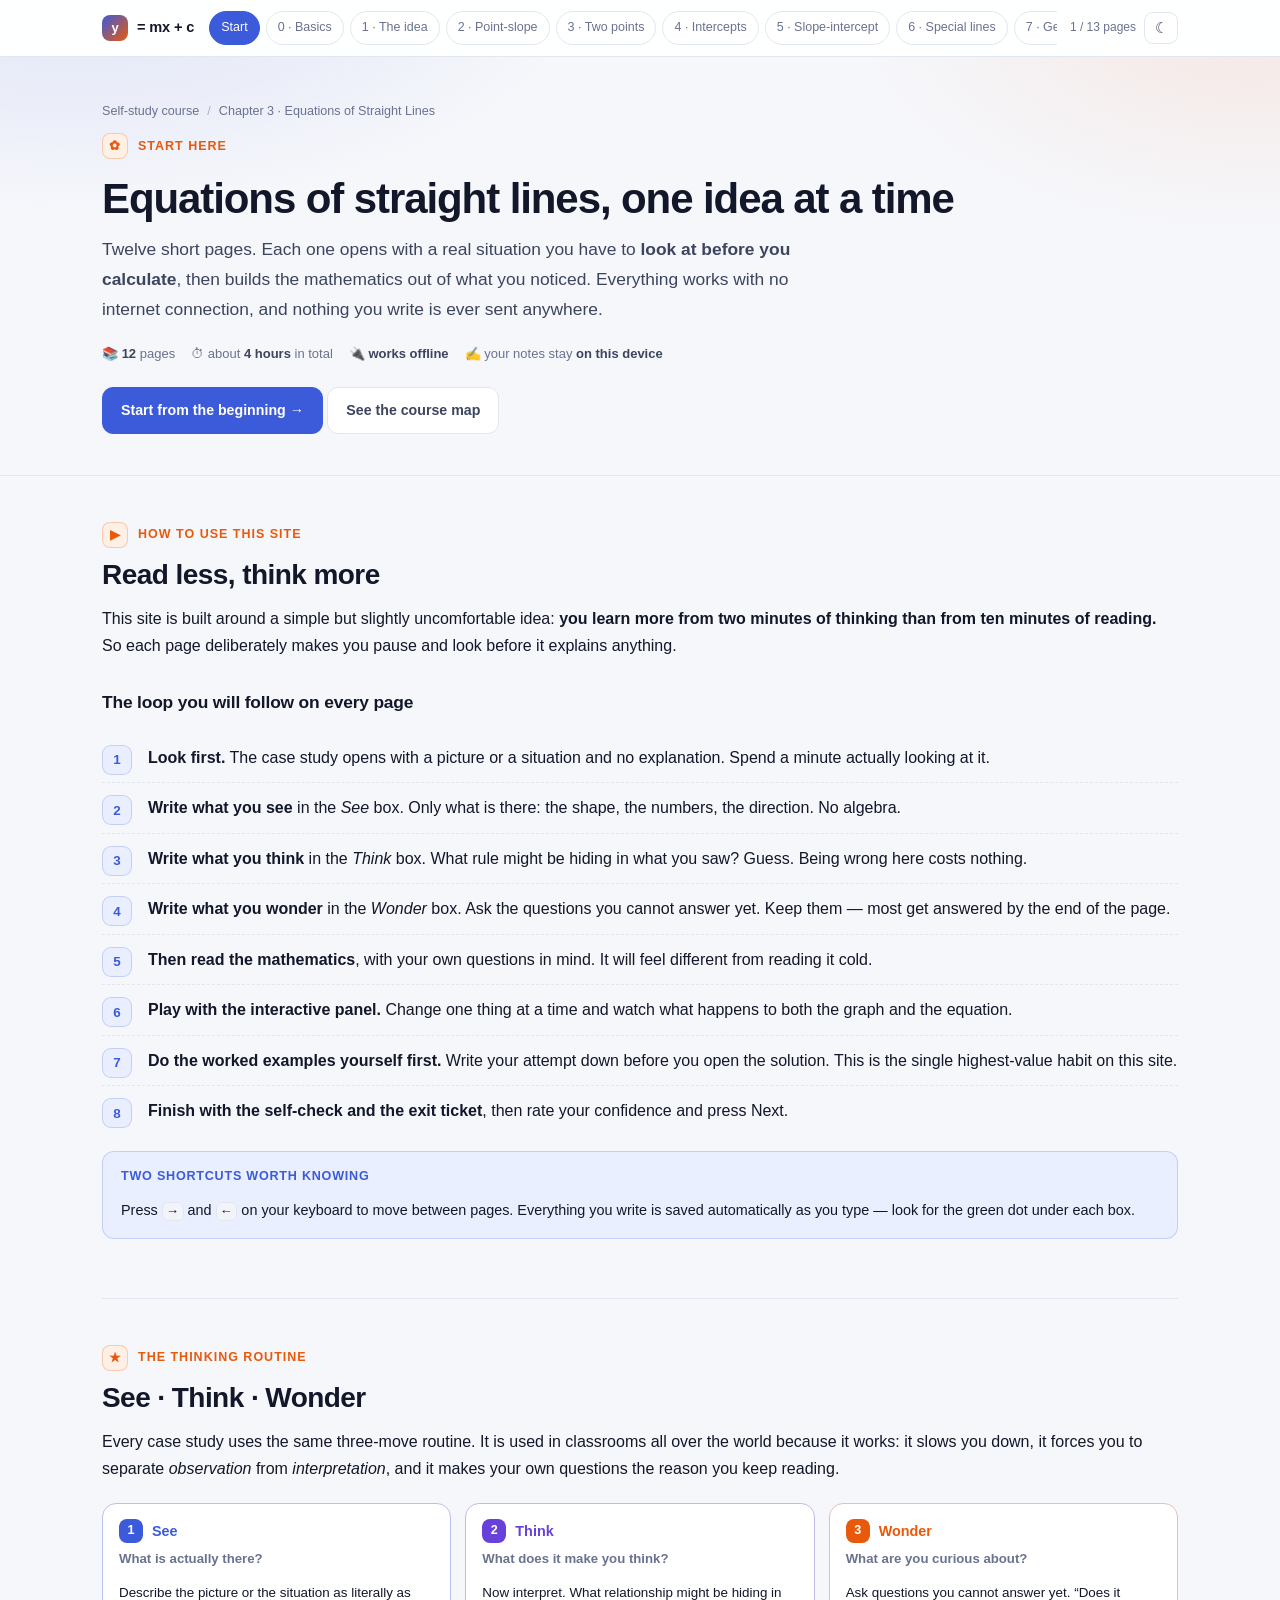
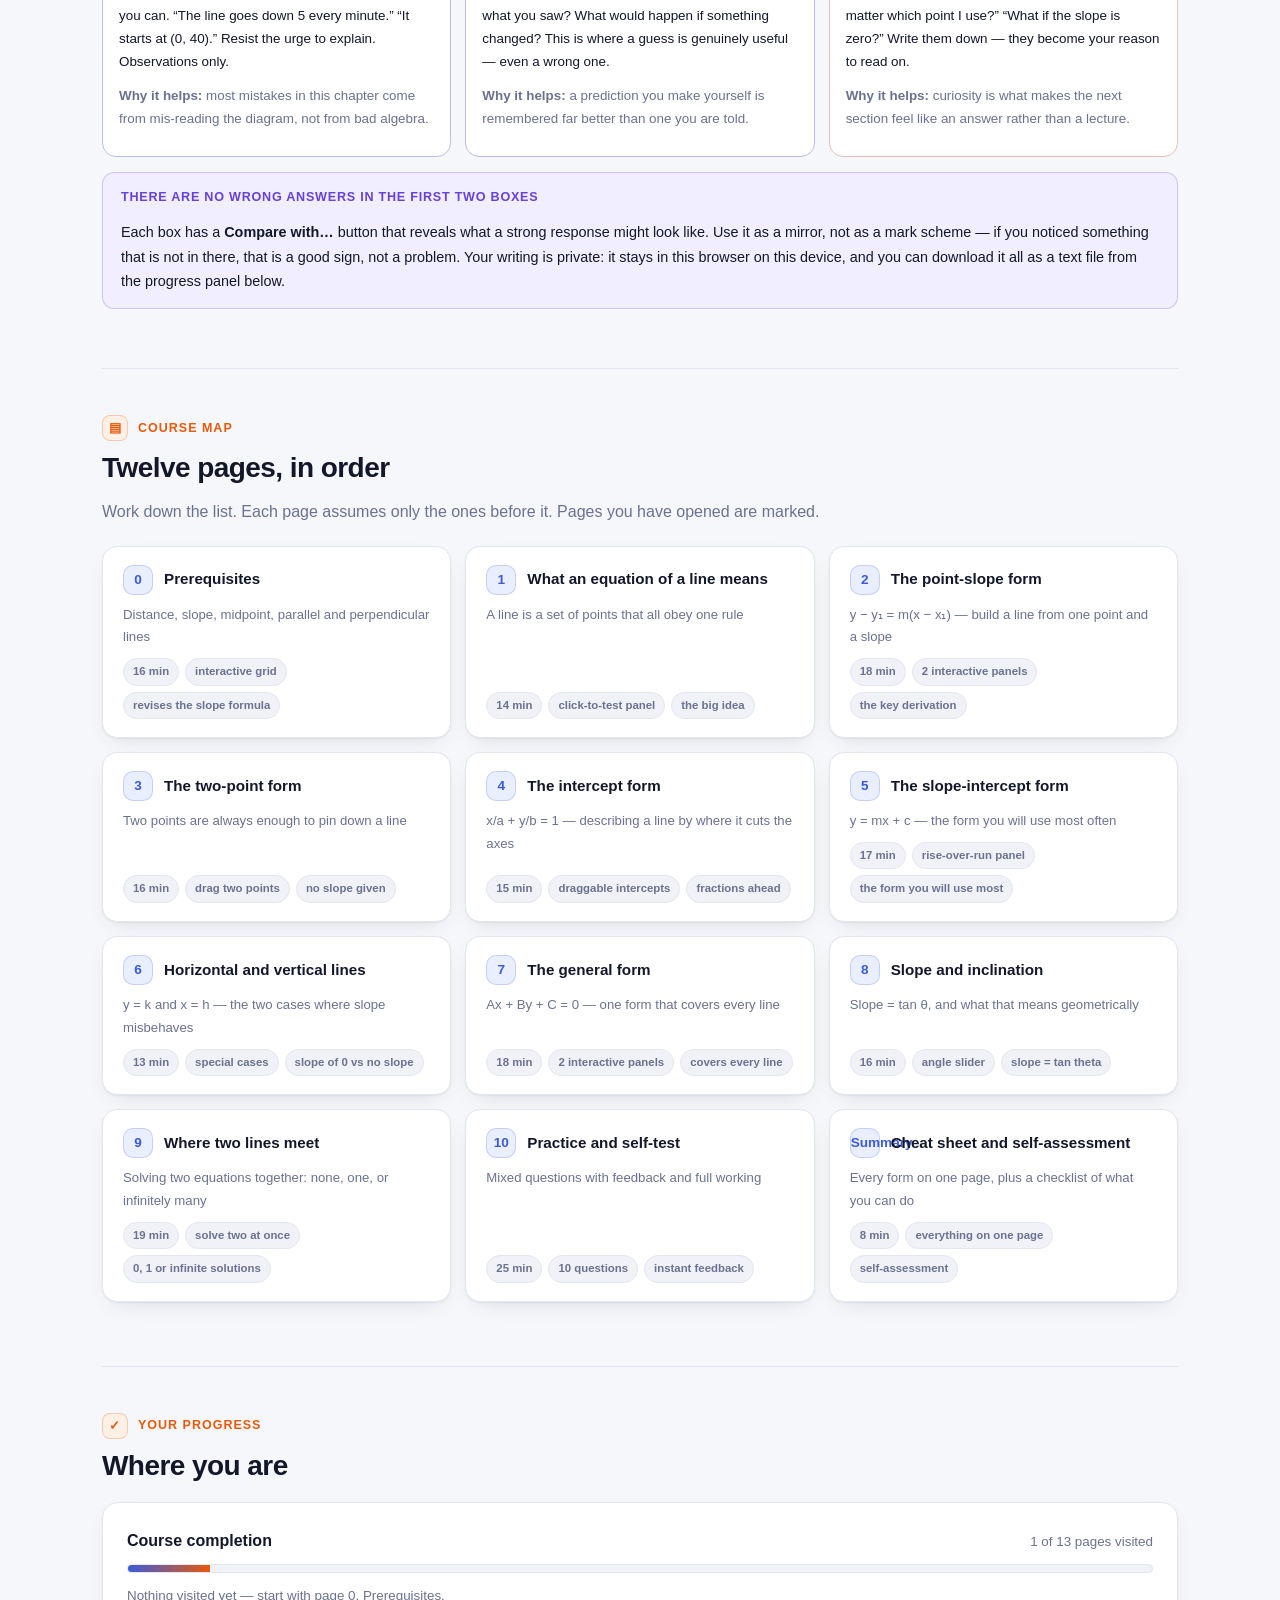
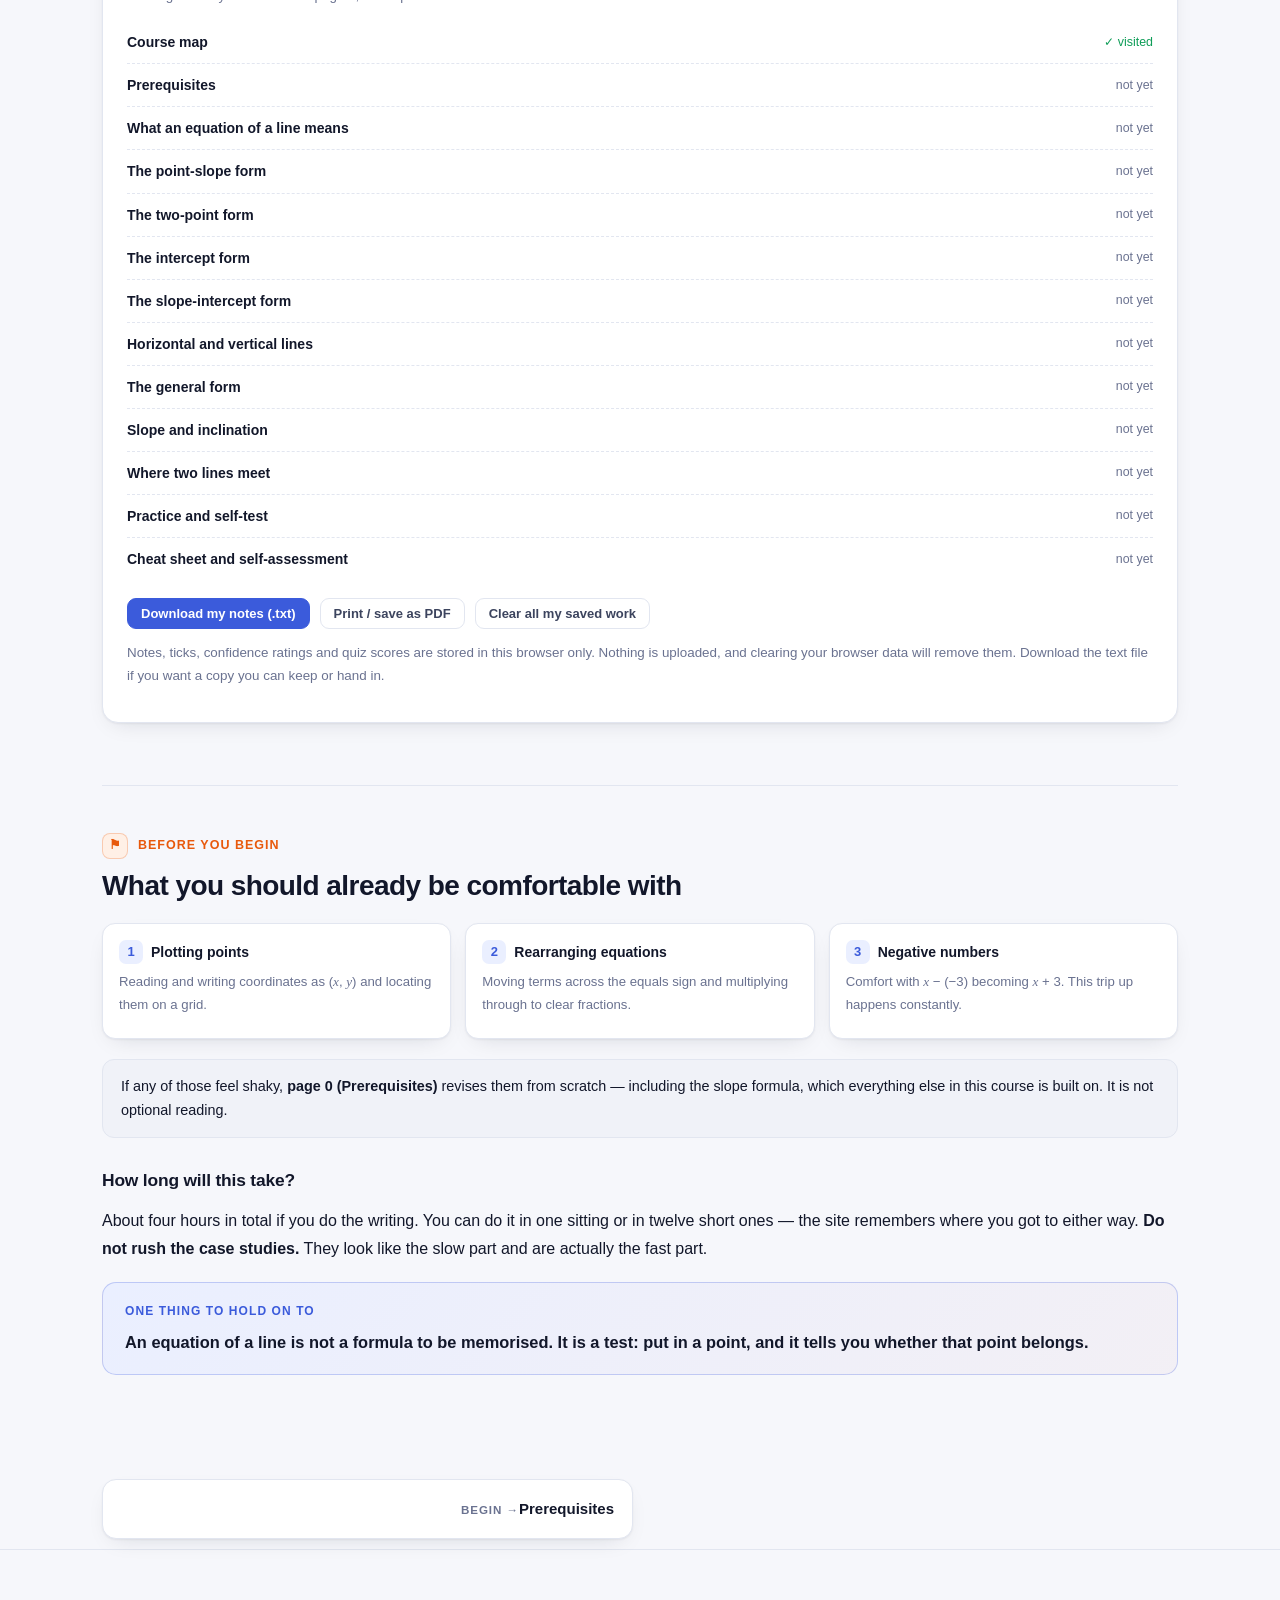
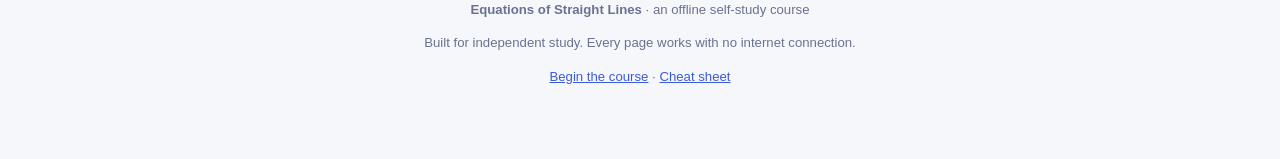
==== commit 8a1b20a8: "Rebuild as 12-page offline self-study course with See-Think-Wonder case studies" ====
--- a/index.html
+++ b/index.html
@@ -3,1555 +3,250 @@
 <head>
 <meta charset="UTF-8">
 <meta name="viewport" content="width=device-width, initial-scale=1.0">
-<title>Equations of Straight Lines — Step by Step</title>
-<meta name="description" content="Learn the equation of a straight line step by step: point-slope form, two-point form, intercept form, slope-intercept form, general form, and intersections — with interactive graphs.">
-<style>
-/* ============ THEME ============ */
-:root{
-  --bg:#f6f7fb;
-  --bg2:#ffffff;
-  --surface:#ffffff;
-  --surface-2:#f0f2f8;
-  --ink:#12172a;
-  --ink-2:#3c445e;
-  --ink-3:#6a7290;
-  --line:#e2e6f0;
-  --brand:#3b5bdb;
-  --brand-2:#5c7cfa;
-  --brand-soft:#eaefff;
-  --accent:#e8590c;
-  --accent-soft:#fff0e6;
-  --good:#0f9d58;
-  --good-soft:#e6f7ee;
-  --bad:#d93025;
-  --bad-soft:#fdecea;
-  --grid:#e7eaf4;
-  --axis:#98a2c0;
-  --shadow:0 1px 2px rgba(16,24,40,.05), 0 8px 24px -12px rgba(16,24,40,.18);
-  --code-bg:#f2f4fa;
-}
-html[data-theme="dark"]{
-  --bg:#0d1017;
-  --bg2:#141822;
-  --surface:#161b26;
-  --surface-2:#1d2331;
-  --ink:#e9edf7;
-  --ink-2:#b9c2d8;
-  --ink-3:#8590ab;
-  --line:#252c3d;
-  --brand:#7c93ff;
-  --brand-2:#91a6ff;
-  --brand-soft:#1b2338;
-  --accent:#ff9448;
-  --accent-soft:#2a1d12;
-  --good:#4ade80;
-  --good-soft:#12291c;
-  --bad:#ff6b6b;
-  --bad-soft:#2b1516;
-  --grid:#1e2534;
-  --axis:#4a5570;
-  --shadow:0 1px 2px rgba(0,0,0,.4), 0 12px 32px -14px rgba(0,0,0,.7);
-  --code-bg:#1d2331;
-}
-*{box-sizing:border-box}
-html{scroll-behavior:smooth;scroll-padding-top:88px}
-body{
-  margin:0;background:var(--bg);color:var(--ink);
-  font-family:-apple-system,BlinkMacSystemFont,"Segoe UI","PingFang SC","Hiragino Sans GB","Microsoft YaHei",Inter,Roboto,Helvetica,Arial,sans-serif;
-  font-size:16px;line-height:1.72;-webkit-font-smoothing:antialiased;
-}
-.wrap{max-width:1120px;margin:0 auto;padding:0 22px}
-
-/* ============ PROGRESS + NAV ============ */
-#bar{position:fixed;top:0;left:0;height:3px;width:0;background:linear-gradient(90deg,var(--brand),var(--accent));z-index:100;transition:width .1s linear}
-header.nav{
-  position:sticky;top:0;z-index:90;background:color-mix(in srgb,var(--bg2) 88%,transparent);
-  backdrop-filter:saturate(180%) blur(14px);border-bottom:1px solid var(--line);
-}
-.nav-in{max-width:1120px;margin:0 auto;padding:10px 22px;display:flex;align-items:center;gap:14px;flex-wrap:wrap}
-.logo{display:flex;align-items:center;gap:9px;font-weight:700;font-size:15px;letter-spacing:-.01em;white-space:nowrap}
-.logo .dot{width:26px;height:26px;border-radius:8px;background:linear-gradient(135deg,var(--brand),var(--accent));display:grid;place-items:center;color:#fff;font-size:14px;font-weight:800}
-.pills{display:flex;gap:6px;overflow-x:auto;flex:1;scrollbar-width:none;padding:2px}
-.pills::-webkit-scrollbar{display:none}
-.pill{
-  font-size:12.5px;padding:5px 11px;border-radius:999px;border:1px solid var(--line);
-  color:var(--ink-3);text-decoration:none;white-space:nowrap;transition:.15s;background:var(--surface)
-}
-.pill:hover{color:var(--brand);border-color:var(--brand-2)}
-.pill.active{background:var(--brand);border-color:var(--brand);color:#fff}
-.tbtn{
-  border:1px solid var(--line);background:var(--surface);color:var(--ink-2);border-radius:9px;
-  width:34px;height:32px;cursor:pointer;font-size:15px;display:grid;place-items:center
-}
-.tbtn:hover{border-color:var(--brand-2);color:var(--brand)}
-
-/* ============ HERO ============ */
-.hero{padding:64px 0 44px;background:
-  radial-gradient(900px 420px at 8% -10%, color-mix(in srgb,var(--brand) 14%,transparent), transparent 60%),
-  radial-gradient(700px 380px at 96% 0%, color-mix(in srgb,var(--accent) 12%,transparent), transparent 62%);
-  border-bottom:1px solid var(--line)}
-.kicker{display:inline-flex;align-items:center;gap:8px;font-size:12.5px;font-weight:600;letter-spacing:.06em;
-  text-transform:uppercase;color:var(--brand);background:var(--brand-soft);padding:5px 13px;border-radius:999px;border:1px solid color-mix(in srgb,var(--brand) 22%,transparent)}
-h1{font-size:clamp(30px,4.6vw,50px);line-height:1.12;letter-spacing:-.028em;margin:18px 0 14px;font-weight:800}
-.hero p.lead{font-size:18px;color:var(--ink-2);max-width:660px;margin:0}
-.hero-cta{display:flex;gap:11px;flex-wrap:wrap;margin-top:26px}
-.btn{
-  display:inline-flex;align-items:center;gap:8px;padding:11px 20px;border-radius:11px;font-weight:650;
-  font-size:14.5px;text-decoration:none;border:1px solid transparent;cursor:pointer;transition:.15s
-}
-.btn.primary{background:var(--brand);color:#fff;box-shadow:0 6px 18px -8px var(--brand)}
-.btn.primary:hover{background:var(--brand-2);transform:translateY(-1px)}
-.btn.ghost{border-color:var(--line);color:var(--ink-2);background:var(--surface)}
-.btn.ghost:hover{border-color:var(--brand-2);color:var(--brand)}
-
-/* ============ SECTIONS ============ */
-section.blk{padding:52px 0;border-bottom:1px solid var(--line)}
-.steptag{display:inline-flex;align-items:center;gap:10px;font-size:12.5px;font-weight:700;letter-spacing:.08em;
-  text-transform:uppercase;color:var(--accent);margin-bottom:6px}
-.steptag .n{width:26px;height:26px;border-radius:8px;background:var(--accent-soft);color:var(--accent);
-  display:grid;place-items:center;font-size:13px;font-weight:800;border:1px solid color-mix(in srgb,var(--accent) 25%,transparent)}
-h2{font-size:clamp(23px,2.9vw,32px);letter-spacing:-.02em;margin:6px 0 12px;font-weight:750;line-height:1.22}
-h3{font-size:18px;margin:30px 0 10px;font-weight:700;letter-spacing:-.01em}
-h4{font-size:15px;margin:20px 0 8px;font-weight:700;color:var(--ink-2)}
-p{margin:11px 0}
-.muted{color:var(--ink-3)}
-.small{font-size:13.5px}
-
-/* ============ CARD ============ */
-.card{background:var(--surface);border:1px solid var(--line);border-radius:16px;padding:24px;box-shadow:var(--shadow);margin:18px 0}
-.card.tight{padding:18px}
-.grid2{display:grid;grid-template-columns:1fr 1fr;gap:18px}
-.grid2.wide{grid-template-columns:1.05fr .95fr}
-@media(max-width:860px){.grid2,.grid2.wide{grid-template-columns:1fr}}
-
-/* ============ MATH ============ */
-.formula{
-  background:var(--code-bg);border:1px solid var(--line);border-left:3px solid var(--brand);
-  border-radius:12px;padding:16px 20px;margin:16px 0;text-align:center;
-  font-size:19px;font-family:"Cambria Math","Times New Roman",Georgia,serif;overflow-x:auto
-}
-.formula.big{font-size:22px}
-.formula .lbl{display:block;font-family:inherit;font-size:12px;letter-spacing:.09em;text-transform:uppercase;color:var(--ink-3);margin-top:9px;font-family:-apple-system,sans-serif}
-.frac{display:inline-flex;flex-direction:column;vertical-align:middle;text-align:center;font-size:.9em;line-height:1.18;margin:0 .18em;position:relative;top:-.06em}
-.frac .num{border-bottom:1.6px solid currentColor;padding:0 .32em .07em}
-.frac .den{padding:.07em .32em 0}
-var,.v{font-style:italic;font-family:"Cambria Math","Times New Roman",Georgia,serif}
-sub{font-size:.68em}
-sup{font-size:.68em}
-code{background:var(--code-bg);border:1px solid var(--line);border-radius:6px;padding:1px 6px;font-size:.9em;
-  font-family:"SF Mono",ui-monospace,Menlo,Consolas,monospace}
-
-/* ============ STEPS LIST ============ */
-ol.steps{counter-reset:s;list-style:none;padding:0;margin:16px 0}
-ol.steps>li{counter-increment:s;position:relative;padding:12px 0 12px 46px;border-bottom:1px dashed var(--line)}
-ol.steps>li:last-child{border-bottom:0}
-ol.steps>li::before{
-  content:counter(s);position:absolute;left:0;top:12px;width:28px;height:28px;border-radius:9px;
-  background:var(--brand-soft);color:var(--brand);display:grid;place-items:center;font-weight:800;font-size:13.5px;
-  border:1px solid color-mix(in srgb,var(--brand) 22%,transparent)
-}
-
-ul.clean{margin:12px 0;padding-left:20px}
-ul.clean li{margin:7px 0}
-
-/* ============ CALLOUTS ============ */
-.note{border-radius:12px;padding:14px 18px;margin:16px 0;font-size:14.6px;border:1px solid var(--line);background:var(--surface-2)}
-.note .h{font-weight:750;font-size:13px;letter-spacing:.06em;text-transform:uppercase;margin-bottom:5px;display:flex;gap:7px;align-items:center}
-.note.tip{background:var(--brand-soft);border-color:color-mix(in srgb,var(--brand) 22%,transparent)}
-.note.tip .h{color:var(--brand)}
-.note.warn{background:var(--accent-soft);border-color:color-mix(in srgb,var(--accent) 25%,transparent)}
-.note.warn .h{color:var(--accent)}
-.note.ok{background:var(--good-soft);border-color:color-mix(in srgb,var(--good) 28%,transparent)}
-.note.ok .h{color:var(--good)}
-
-/* ============ TABLE ============ */
-.tbl-wrap{overflow-x:auto;margin:16px 0;border:1px solid var(--line);border-radius:13px;background:var(--surface)}
-table{border-collapse:collapse;width:100%;font-size:14.4px;min-width:520px}
-th,td{padding:11px 15px;text-align:left;border-bottom:1px solid var(--line)}
-th{background:var(--surface-2);font-weight:700;font-size:12.6px;letter-spacing:.05em;text-transform:uppercase;color:var(--ink-2)}
-tbody tr:last-child td{border-bottom:0}
-tbody tr:hover{background:color-mix(in srgb,var(--brand) 4%,transparent)}
-td.mono,th.mono{font-family:"Cambria Math",Georgia,serif;font-size:15px}
-
-/* ============ DETAILS / SOLUTION ============ */
-details.sol{border:1px solid var(--line);border-radius:12px;background:var(--surface-2);margin:12px 0;overflow:hidden}
-details.sol>summary{cursor:pointer;padding:11px 16px;font-weight:650;font-size:14px;color:var(--brand);
-  list-style:none;display:flex;align-items:center;gap:9px;user-select:none}
-details.sol>summary::-webkit-details-marker{display:none}
-details.sol>summary::before{content:"▸";transition:.2s;font-size:12px}
-details.sol[open]>summary::before{transform:rotate(90deg)}
-details.sol[open]>summary{border-bottom:1px solid var(--line)}
-details.sol .body{padding:15px 18px;font-size:14.6px;background:var(--surface)}
-details.sol .body p:first-child{margin-top:0}
-details.sol .body p:last-child{margin-bottom:0}
-
-/* ============ PLOT ============ */
-.plotbox{background:var(--surface);border:1px solid var(--line);border-radius:16px;padding:16px;box-shadow:var(--shadow)}
-svg.plot{width:100%;height:auto;display:block;border-radius:11px;background:var(--surface);touch-action:none;cursor:crosshair}
-svg.plot.static{cursor:default}
-.plot-head{display:flex;justify-content:space-between;align-items:center;gap:12px;flex-wrap:wrap;margin-bottom:10px}
-.eqout{font-family:"Cambria Math",Georgia,serif;font-size:19px;font-weight:600;color:var(--brand)}
-.eqout .sm{font-size:13px;color:var(--ink-3);font-family:-apple-system,sans-serif;font-weight:500}
-.legend{display:flex;gap:14px;flex-wrap:wrap;font-size:13px;color:var(--ink-3)}
-.legend i{display:inline-block;width:16px;height:3px;border-radius:2px;vertical-align:middle;margin-right:5px}
-
-/* ============ CONTROLS ============ */
-.ctrl{margin:12px 0}
-.ctrl label{display:flex;justify-content:space-between;align-items:center;font-size:13.4px;font-weight:600;color:var(--ink-2);margin-bottom:5px}
-.ctrl label b{font-family:"Cambria Math",Georgia,serif;font-size:15px;color:var(--brand)}
-input[type=range]{width:100%;-webkit-appearance:none;appearance:none;height:6px;border-radius:999px;
-  background:linear-gradient(90deg,var(--brand) var(--p,50%),var(--line) var(--p,50%));outline:none;margin:6px 0}
-input[type=range]::-webkit-slider-thumb{-webkit-appearance:none;width:19px;height:19px;border-radius:50%;
-  background:var(--surface);border:3px solid var(--brand);cursor:grab;box-shadow:0 1px 5px rgba(0,0,0,.2)}
-input[type=range]::-moz-range-thumb{width:15px;height:15px;border-radius:50%;background:var(--surface);border:3px solid var(--brand);cursor:grab}
-input[type=number],input[type=text]{
-  width:100%;padding:8px 11px;border-radius:9px;border:1px solid var(--line);background:var(--surface);
-  color:var(--ink);font-size:14.4px;font-family:"SF Mono",ui-monospace,Menlo,monospace
-}
-input[type=number]:focus,input[type=text]:focus{outline:none;border-color:var(--brand-2);box-shadow:0 0 0 3px var(--brand-soft)}
-.inrow{display:grid;grid-template-columns:repeat(auto-fit,minmax(88px,1fr));gap:10px;margin:10px 0}
-.inrow .f{display:flex;flex-direction:column;gap:4px}
-.inrow .f span{font-size:12px;color:var(--ink-3);font-weight:600}
-.chipline{display:flex;gap:7px;flex-wrap:wrap;margin:10px 0 4px}
-.chip{font-size:12.6px;padding:5px 12px;border-radius:999px;border:1px solid var(--line);background:var(--surface);
-  color:var(--ink-3);cursor:pointer;transition:.15s;font-weight:600}
-.chip:hover{border-color:var(--brand-2);color:var(--brand)}
-.chip.on{background:var(--brand);border-color:var(--brand);color:#fff}
-
-/* ============ QUIZ ============ */
-.q{border:1px solid var(--line);border-radius:14px;padding:18px;margin:14px 0;background:var(--surface)}
-.q .qhead{font-weight:650;font-size:15.4px;margin-bottom:12px;display:flex;gap:10px}
-.q .qnum{flex:none;width:26px;height:26px;border-radius:8px;background:var(--brand);color:#fff;display:grid;place-items:center;font-size:13px;font-weight:800}
-.opts{display:grid;gap:8px}
-.opt{display:flex;gap:11px;align-items:flex-start;padding:11px 14px;border:1px solid var(--line);border-radius:10px;
-  cursor:pointer;background:var(--surface);transition:.13s;font-size:14.6px}
-.opt:hover{border-color:var(--brand-2);background:var(--brand-soft)}
-.opt .k{flex:none;width:23px;height:23px;border-radius:7px;background:var(--surface-2);border:1px solid var(--line);
-  display:grid;place-items:center;font-size:12.5px;font-weight:800;color:var(--ink-3)}
-.opt.correct{border-color:var(--good);background:var(--good-soft)}
-.opt.correct .k{background:var(--good);color:#fff;border-color:var(--good)}
-.opt.wrong{border-color:var(--bad);background:var(--bad-soft)}
-.opt.wrong .k{background:var(--bad);color:#fff;border-color:var(--bad)}
-.opt.locked{cursor:default}
-.opt .m{font-family:"Cambria Math",Georgia,serif;font-size:15.4px}
-.qexp{margin-top:12px;padding:12px 15px;border-radius:10px;background:var(--surface-2);border:1px solid var(--line);
-  font-size:14px;display:none}
-.qexp.show{display:block}
-.score{display:flex;align-items:center;gap:14px;flex-wrap:wrap;padding:16px 20px;border-radius:14px;
-  background:var(--brand-soft);border:1px solid color-mix(in srgb,var(--brand) 22%,transparent);margin-top:18px}
-.score .big{font-size:30px;font-weight:800;color:var(--brand);font-family:"Cambria Math",Georgia,serif}
-
-/* ============ FOOTER ============ */
-footer{padding:40px 0 60px;color:var(--ink-3);font-size:13.4px;text-align:center}
-footer a{color:var(--brand)}
-
-/* ============ MISC ============ */
-.tocard{display:grid;grid-template-columns:repeat(auto-fit,minmax(215px,1fr));gap:14px;margin:20px 0}
-.mini{border:1px solid var(--line);border-radius:13px;padding:16px;background:var(--surface);box-shadow:var(--shadow)}
-.mini .t{font-weight:700;font-size:14px;margin-bottom:7px;display:flex;gap:8px;align-items:center}
-.mini .t .ic{width:24px;height:24px;border-radius:7px;display:grid;place-items:center;font-size:13px;background:var(--brand-soft);color:var(--brand)}
-.mini p{font-size:13.4px;color:var(--ink-3);margin:5px 0}
-.center{text-align:center}
-.yr{scroll-margin-top:88px}
-</style>
+<title>Equations of Straight Lines — a self-study course</title>
+<meta name="description" content="A free offline self-study course on the equation of a straight line: twelve pages, each with a See-Think-Wonder case study, interactive graphs, worked examples and self-checks.">
+<link rel="stylesheet" href="assets/style.css">
 </head>
 <body>
-<div id="bar"></div>
-
-<header class="nav">
-  <div class="nav-in">
-    <div class="logo"><span class="dot">y</span> Equations of Straight Lines</div>
-    <nav class="pills" id="pills">
-      <a class="pill" href="#warmup">Warm-up</a>
-      <a class="pill" href="#idea">Big Idea</a>
-      <a class="pill" href="#step1">1 · Point-slope</a>
-      <a class="pill" href="#step2">2 · Two-point</a>
-      <a class="pill" href="#step3">3 · Intercept</a>
-      <a class="pill" href="#step4">4 · Slope-intercept</a>
-      <a class="pill" href="#step5">5 · Special lines</a>
-      <a class="pill" href="#step6">6 · General form</a>
-      <a class="pill" href="#step7">7 · Intersections</a>
-      <a class="pill" href="#practice">Practice</a>
-      <a class="pill" href="#cheat">Cheat sheet</a>
-    </nav>
-    <button class="tbtn" id="theme" title="Toggle light / dark">◐</button>
-  </div>
-</header>
-
-<!-- ================= HERO ================= -->
-<div class="hero">
+<header class="nav" data-nav></header>
+
+<div class="pagehead">
   <div class="wrap">
-    <span class="kicker">Chapter 3 · Book 4A</span>
-    <h1>The Equation of a<br>Straight Line, Step&nbsp;by&nbsp;Step</h1>
-    <p class="lead">Every straight line can be described by an equation. This page walks you through the whole idea — from one simple pattern all the way to intersecting lines — with graphs you can drag and play with.</p>
-    <div class="hero-cta">
-      <a class="btn primary" href="#warmup">Start from the beginning →</a>
-      <a class="btn ghost" href="#practice">Jump to practice</a>
-    </div>
-
-    <div class="tocard">
-      <div class="mini"><div class="t"><span class="ic">1</span>5 forms, 1 idea</div><p>Point-slope, two-point, intercept, slope-intercept — all built from the same principle.</p></div>
-      <div class="mini"><div class="t"><span class="ic">2</span>Move the sliders</div><p>Watch the slope and intercept change the line in real time.</p></div>
-      <div class="mini"><div class="t"><span class="ic">3</span>Check yourself</div><p>10 questions with instant feedback and full working.</p></div>
-    </div>
-
-    <div class="card">
-      <h4 style="margin-top:0">The opening problem (from the chapter)</h4>
-      <p class="small">Jason and Calvin run on the <em>same straight track</em>. They start together; Calvin is <b>100 m ahead</b>. Jason catches Calvin after <b>200 s</b>, at a point <b>700 m</b> from the starting line.</p>
-      <div class="grid2" style="margin-top:14px">
-        <div>
-          <p class="small"><b>Jason:</b> starts at 0 m, reaches 700 m in 200 s → speed = 700 ÷ 200 = 3.5 m/s.</p>
-          <div class="formula" style="margin:8px 0">y = 3.5<span class="v">x</span></div>
-        </div>
-        <div>
-          <p class="small"><b>Calvin:</b> starts 100 m ahead, same finish → speed = (700 − 100) ÷ 200 = 3 m/s.</p>
-          <div class="formula" style="margin:8px 0">y = 3<span class="v">x</span> + 100</div>
-        </div>
-      </div>
-      <p class="small muted" style="margin-bottom:0">Both travel graphs are straight lines, and the equations <em>are</em> the equations of those lines. That is what this chapter is about: <b>turning a picture of a line into an equation — and back again.</b></p>
-    </div>
+    <div class="crumb"><span>Self-study course</span><span class="sep">/</span><span>Chapter 3 &middot; Equations of Straight Lines</span></div>
+    <div class="steptag"><span class="n">&#10047;</span> Start here</div>
+    <h1>Equations of straight lines, one idea at a time</h1>
+    <p class="lead">
+      Twelve short pages. Each one opens with a real situation you have to <b>look at before you calculate</b>,
+      then builds the mathematics out of what you noticed. Everything works with no internet connection,
+      and nothing you write is ever sent anywhere.
+    </p>
+    <div class="pagemeta">
+      <span>&#128218; <b>12</b> pages</span>
+      <span>&#9201; about <b>4 hours</b> in total</span>
+      <span>&#128268; <b>works offline</b></span>
+      <span>&#9997; your notes stay <b>on this device</b></span>
+    </div>
+    <p style="margin-top:22px">
+      <a class="btn primary" id="resumeBtn" href="01-prerequisites.html">Start from the beginning &rarr;</a>
+      <a class="btn" href="#map">See the course map</a>
+    </p>
   </div>
 </div>
 
-<!-- ================= WARM-UP ================= -->
-<section class="blk yr" id="warmup">
-  <div class="wrap">
-    <div class="steptag"><span class="n">0</span> Warm-up · what you already know</div>
-    <h2>Four tools we will reuse the whole way</h2>
-    <p>Before building equations, make sure these four are automatic. Everything later is just these, rearranged.</p>
-
+<div class="wrap">
+
+  <div class="note warn" id="storeWarn" style="display:none;margin-top:22px">
+    <div class="h">Heads up &mdash; saving is unavailable</div>
+    <p>This browser is blocking local storage for pages opened as files, so your notes, ticks and quiz scores
+    will work while the page is open but will not be remembered next time. Everything else on the site works normally.
+    To keep your work, open the site from a web address, or use a different browser.</p>
+  </div>
+
+  <!-- ============ HOW TO LEARN WITH THIS ============ -->
+  <section class="blk">
+    <div class="steptag"><span class="n">&#9654;</span> How to use this site</div>
+    <h2>Read less, think more</h2>
+    <p>This site is built around a simple but slightly uncomfortable idea: <b>you learn more from two minutes of thinking
+    than from ten minutes of reading.</b> So each page deliberately makes you pause and look before it explains anything.</p>
+
+    <h3>The loop you will follow on every page</h3>
+    <ol class="steps">
+      <li><b>Look first.</b> The case study opens with a picture or a situation and no explanation. Spend a minute actually looking at it.</li>
+      <li><b>Write what you see</b> in the <em>See</em> box. Only what is there: the shape, the numbers, the direction. No algebra.</li>
+      <li><b>Write what you think</b> in the <em>Think</em> box. What rule might be hiding in what you saw? Guess. Being wrong here costs nothing.</li>
+      <li><b>Write what you wonder</b> in the <em>Wonder</em> box. Ask the questions you cannot answer yet. Keep them &mdash; most get answered by the end of the page.</li>
+      <li><b>Then read the mathematics</b>, with your own questions in mind. It will feel different from reading it cold.</li>
+      <li><b>Play with the interactive panel.</b> Change one thing at a time and watch what happens to both the graph and the equation.</li>
+      <li><b>Do the worked examples yourself first.</b> Write your attempt down before you open the solution. This is the single highest-value habit on this site.</li>
+      <li><b>Finish with the self-check and the exit ticket</b>, then rate your confidence and press Next.</li>
+    </ol>
+
+    <div class="note tip">
+      <div class="h">Two shortcuts worth knowing</div>
+      <p>Press <code>&rarr;</code> and <code>&larr;</code> on your keyboard to move between pages.
+      Everything you write is saved automatically as you type &mdash; look for the green dot under each box.</p>
+    </div>
+  </section>
+
+  <!-- ============ THE ROUTINE ============ -->
+  <section class="blk">
+    <div class="steptag"><span class="n">&#9733;</span> The thinking routine</div>
+    <h2>See &middot; Think &middot; Wonder</h2>
+    <p>Every case study uses the same three-move routine. It is used in classrooms all over the world because it works:
+    it slows you down, it forces you to separate <em>observation</em> from <em>interpretation</em>, and it makes your own
+    questions the reason you keep reading.</p>
+
+    <div class="stw" style="margin-top:20px">
+      <div class="stw-col see">
+        <div class="stw-t"><span class="stw-n">1</span>See</div>
+        <p class="stw-p"><b>What is actually there?</b></p>
+        <p class="small">Describe the picture or the situation as literally as you can. &ldquo;The line goes down 5 every minute.&rdquo;
+        &ldquo;It starts at (0, 40).&rdquo; Resist the urge to explain. Observations only.</p>
+        <p class="small muted"><b>Why it helps:</b> most mistakes in this chapter come from mis-reading the diagram, not from bad algebra.</p>
+      </div>
+      <div class="stw-col think">
+        <div class="stw-t"><span class="stw-n">2</span>Think</div>
+        <p class="stw-p"><b>What does it make you think?</b></p>
+        <p class="small">Now interpret. What relationship might be hiding in what you saw? What would happen if something changed?
+        This is where a guess is genuinely useful &mdash; even a wrong one.</p>
+        <p class="small muted"><b>Why it helps:</b> a prediction you make yourself is remembered far better than one you are told.</p>
+      </div>
+      <div class="stw-col wonder">
+        <div class="stw-t"><span class="stw-n">3</span>Wonder</div>
+        <p class="stw-p"><b>What are you curious about?</b></p>
+        <p class="small">Ask questions you cannot answer yet. &ldquo;Does it matter which point I use?&rdquo;
+        &ldquo;What if the slope is zero?&rdquo; Write them down &mdash; they become your reason to read on.</p>
+        <p class="small muted"><b>Why it helps:</b> curiosity is what makes the next section feel like an answer rather than a lecture.</p>
+      </div>
+    </div>
+
+    <div class="note vio">
+      <div class="h">There are no wrong answers in the first two boxes</div>
+      <p>Each box has a <b>Compare with&hellip;</b> button that reveals what a strong response might look like. Use it as a mirror,
+      not as a mark scheme &mdash; if you noticed something that is not in there, that is a good sign, not a problem.
+      Your writing is private: it stays in this browser on this device, and you can download it all as a text file
+      from the progress panel below.</p>
+    </div>
+  </section>
+
+  <!-- ============ COURSE MAP ============ -->
+  <section class="blk" id="map">
+    <div class="steptag"><span class="n">&#9636;</span> Course map</div>
+    <h2>Twelve pages, in order</h2>
+    <p class="muted">Work down the list. Each page assumes only the ones before it. Pages you have opened are marked.</p>
+    <div class="mapgrid" id="mapGrid"></div>
+  </section>
+
+  <!-- ============ PROGRESS ============ -->
+  <section class="blk">
+    <div class="steptag"><span class="n">&#10003;</span> Your progress</div>
+    <h2>Where you are</h2>
+    <div class="card">
+      <div style="display:flex;justify-content:space-between;align-items:baseline;gap:12px;flex-wrap:wrap">
+        <b>Course completion</b>
+        <span class="small muted" id="progCount">0 of 12 pages visited</span>
+      </div>
+      <div class="progbar"><i id="progFill"></i></div>
+      <p class="small muted" id="progTextWrap">Keep going &mdash; steady beats fast.</p>
+      <div id="progList" style="margin-top:14px"></div>
+      <div style="display:flex;gap:10px;flex-wrap:wrap;margin-top:18px">
+        <button class="btn primary sm" data-export>Download my notes (.txt)</button>
+        <button class="btn sm" data-print>Print / save as PDF</button>
+        <button class="btn sm" data-clear>Clear all my saved work</button>
+      </div>
+      <p class="small muted" style="margin-top:12px">
+        Notes, ticks, confidence ratings and quiz scores are stored in this browser only. Nothing is uploaded, and clearing
+        your browser data will remove them. Download the text file if you want a copy you can keep or hand in.
+      </p>
+    </div>
+  </section>
+
+  <!-- ============ BEFORE YOU START ============ -->
+  <section class="blk">
+    <div class="steptag"><span class="n">&#9873;</span> Before you begin</div>
+    <h2>What you should already be comfortable with</h2>
     <div class="tocard">
       <div class="mini">
-        <div class="t"><span class="ic">↔</span>Distance</div>
-        <p>Between A(<span class="v">x</span><sub>1</sub>, <span class="v">y</span><sub>1</sub>) and B(<span class="v">x</span><sub>2</sub>, <span class="v">y</span><sub>2</sub>):</p>
-        <div class="formula" style="font-size:15px;padding:9px;margin:8px 0">AB = √[(<span class="v">x</span><sub>2</sub>−<span class="v">x</span><sub>1</sub>)² + (<span class="v">y</span><sub>2</sub>−<span class="v">y</span><sub>1</sub>)²]</div>
-        <p>Pythagoras, nothing more.</p>
+        <div class="t"><span class="ic">1</span>Plotting points</div>
+        <p>Reading and writing coordinates as (<span class="v">x</span>,&nbsp;<span class="v">y</span>) and locating them on a grid.</p>
       </div>
       <div class="mini">
-        <div class="t"><span class="ic">📐</span>Slope</div>
-        <p>Rise over run, with <span class="v">x</span><sub>1</sub> ≠ <span class="v">x</span><sub>2</sub>:</p>
-        <div class="formula" style="font-size:15px;padding:9px;margin:8px 0"><span class="v">m</span> = <span class="frac"><span class="num"><span class="v">y</span><sub>2</sub> − <span class="v">y</span><sub>1</sub></span><span class="den"><span class="v">x</span><sub>2</sub> − <span class="v">x</span><sub>1</sub></span></span></div>
-        <p>Vertical line → undefined. Horizontal line → 0.</p>
+        <div class="t"><span class="ic">2</span>Rearranging equations</div>
+        <p>Moving terms across the equals sign and multiplying through to clear fractions.</p>
       </div>
       <div class="mini">
-        <div class="t"><span class="ic">◐</span>Mid-point</div>
-        <p>Halfway between A and B:</p>
-        <div class="formula" style="font-size:15px;padding:9px;margin:8px 0">(<span class="frac"><span class="num"><span class="v">x</span><sub>1</sub>+<span class="v">x</span><sub>2</sub></span><span class="den">2</span></span>, <span class="frac"><span class="num"><span class="v">y</span><sub>1</sub>+<span class="v">y</span><sub>2</sub></span><span class="den">2</span></span>)</div>
-        <p>Just the average of the coordinates.</p>
-      </div>
-      <div class="mini">
-        <div class="t"><span class="ic">∥</span>Parallel / ⟂</div>
-        <p>Two slopes decide everything:</p>
-        <div class="formula" style="font-size:15px;padding:9px;margin:8px 0">
-          <span class="v">m</span><sub>1</sub> = <span class="v">m</span><sub>2</sub> → ∥<br>
-          <span class="v">m</span><sub>3</sub> × <span class="v">m</span><sub>4</sub> = −1 → ⟂
-        </div>
-        <p>Careful: a vertical line has no slope, so neither rule applies.</p>
-      </div>
-    </div>
-
-    <div class="note tip">
-      <div class="h">Worked mini-example</div>
-      For P(2, −9) and Q(−4, −1):<br>
-      Slack of PQ = <span class="frac"><span class="num">−1 − (−9)</span><span class="den">−4 − 2</span></span> = <span class="frac"><span class="num">8</span><span class="den">−6</span></span> = −<span class="frac"><span class="num">4</span><span class="den">3</span></span> &nbsp;·&nbsp;
-      PQ = √[(−4−2)² + (−1+9)²] = √(36+64) = √100 = <b>10</b>
-    </div>
-
-    <details class="sol">
-      <summary>Quick check — try these yourself (answers inside)</summary>
-      <div class="body">
-        <p><b>(a)</b> Distance between A(2, 9) and B(2, −12) → 21 units (a vertical segment: just 9 − (−12)).</p>
-        <p><b>(b)</b> Distance between A(0, −3) and B(−12, 2) → √(144 + 25) = <b>13</b>.</p>
-        <p><b>(c)</b> Slope through A(0, 4), B(3, −1) → <span class="frac"><span class="num">−1−4</span><span class="den">3−0</span></span> = −<span class="frac"><span class="num">5</span><span class="den">3</span></span>.</p>
-        <p><b>(d)</b> P(<span class="v">k</span>, −2), Q(1, −5), PQ = 5: (<span class="v">k</span>−1)² + 9 = 25 → (<span class="v">k</span>−1)² = 16 → <span class="v">k</span> = <b>5</b> or <b>−3</b>.</p>
-      </div>
-    </details>
-  </div>
-</section>
-
-<!-- ================= BIG IDEA ================= -->
-<section class="blk yr" id="idea">
-  <div class="wrap">
-    <div class="steptag"><span class="n">★</span> The one big idea</div>
-    <h2>A line is a rule that links <span class="v">x</span> and <span class="v">y</span></h2>
-    <p>Here is the whole chapter in one sentence: <b>a straight line is the set of all points whose coordinates satisfy one equation.</b></p>
-    <p>Take the line below, <span class="eqout" style="font-size:17px">y = 2x + 1</span>. A point is on this line exactly when “its <span class="v">y</span>-coordinate equals 2 × its <span class="v">x</span>-coordinate, plus 1”. That's it.</p>
-
-    <div class="grid2 wide">
-      <div class="plotbox">
-        <div class="plot-head">
-          <span class="eqout">y = 2x + 1</span>
-          <span class="small muted">Click anywhere on the grid to test a point</span>
-        </div>
-        <svg class="plot" id="plotIdea" viewBox="0 0 640 440"></svg>
-        <div id="ideaMsg" class="note" style="margin:12px 0 0;font-size:14px">Click a lattice point on the grid. Green = it satisfies the equation, red = it does not.</div>
-      </div>
-      <div>
-        <h3 style="margin-top:0">Class activity</h3>
-        <p class="small">Which of these points lie on the line <span class="v">L</span>: <span class="eqout" style="font-size:16px">y = 2x + 1</span>? Substitute and see.</p>
-        <div class="tbl-wrap">
-          <table>
-            <thead><tr><th>Point</th><th class="mono">Substitute</th><th>On L?</th></tr></thead>
-            <tbody>
-              <tr><td>A(1, 3)</td><td class="mono">2(1)+1 = 3</td><td style="color:var(--good);font-weight:700">✓ yes</td></tr>
-              <tr><td>B(2, 4)</td><td class="mono">2(2)+1 = 5 ≠ 4</td><td style="color:var(--bad);font-weight:700">✗ no</td></tr>
-              <tr><td>C(2, 5)</td><td class="mono">2(2)+1 = 5</td><td style="color:var(--good);font-weight:700">✓ yes</td></tr>
-              <tr><td>D(−1, 1)</td><td class="mono">2(−1)+1 = −1 ≠ 1</td><td style="color:var(--bad);font-weight:700">✗ no</td></tr>
-              <tr><td>E(−1, −1)</td><td class="mono">2(−1)+1 = −1</td><td style="color:var(--good);font-weight:700">✓ yes</td></tr>
-              <tr><td>F(−2, −3)</td><td class="mono">2(−2)+1 = −3</td><td style="color:var(--good);font-weight:700">✓ yes</td></tr>
-            </tbody>
-          </table>
-        </div>
-        <div class="note tip" style="margin-bottom:0">
-          <div class="h">What you should notice</div>
-          For points on <span class="v">L</span>, the <span class="v">y</span>-coordinate is always “2 × the <span class="v">x</span>-coordinate, plus 1”. One equation captures <em>infinitely many</em> points.
-        </div>
-      </div>
-    </div>
-
-    <div class="note warn">
-      <div class="h">Two facts worth remembering</div>
-      (i) Through one point P there are <b>infinitely many</b> straight lines.<br>
-      (ii) But through P with a <b>given slope</b> there is <b>exactly one</b> straight line. That is why slope + one point is always enough to pin a line down.
-    </div>
-  </div>
-</section>
-
-<!-- ================= STEP 1 : POINT-SLOPE ================= -->
-<section class="blk yr" id="step1">
-  <div class="wrap">
-    <div class="steptag"><span class="n">1</span> Form 1 of 5</div>
-    <h2>Point-slope form — the master form</h2>
-    <p>Suppose a line passes through A(<span class="v">x</span><sub>1</sub>, <span class="v">y</span><sub>1</sub>) and has slope <span class="v">m</span>. Let P(<span class="v">x</span>, <span class="v">y</span>) be <em>any</em> other point on that line. Then the slope of AP must equal <span class="v">m</span>:</p>
-
-    <ol class="steps">
-      <li>Slope of AP = slope of the line = <span class="v">m</span>.</li>
-      <li>Using the slope formula on A and P: <span class="frac"><span class="num"><span class="v">y</span> − <span class="v">y</span><sub>1</sub></span><span class="den"><span class="v">x</span> − <span class="v">x</span><sub>1</sub></span></span> = <span class="v">m</span>.</li>
-      <li>Multiply both sides by (<span class="v">x</span> − <span class="v">x</span><sub>1</sub>) → <b><span class="v">y</span> − <span class="v">y</span><sub>1</sub> = <span class="v">m</span>(<span class="v">x</span> − <span class="v">x</span><sub>1</sub>)</b>.</li>
-    </ol>
-
-    <div class="formula big">
-      <span class="v">y</span> − <span class="v">y</span><sub>1</sub> = <span class="v">m</span>(<span class="v">x</span> − <span class="v">x</span><sub>1</sub>)
-      <span class="lbl">Point-slope form</span>
-    </div>
-
-    <div class="grid2 wide">
-      <div class="plotbox">
-        <div class="plot-head">
-          <span class="eqout" id="psEq">y + 1 = −3(x − 3)</span>
-          <span class="small muted">Drag the sliders →</span>
-        </div>
-        <svg class="plot static" id="plotPS" viewBox="0 0 640 440"></svg>
-        <div class="small muted" id="psHint" style="margin-top:8px">The blue point is A, the fixed point the line must pass through.</div>
-      </div>
-      <div>
-        <div class="ctrl">
-          <label>Slope <span class="v">m</span> <b id="psMv">−3</b></label>
-          <input type="range" id="psM" min="-4" max="4" step="0.5" value="-3">
-        </div>
-        <div class="ctrl">
-          <label>Point A — <span class="v">x</span><sub>1</sub> <b id="psXv">3</b></label>
-          <input type="range" id="psX" min="-6" max="6" step="1" value="3">
-        </div>
-        <div class="ctrl">
-          <label>Point A — <span class="v">y</span><sub>1</sub> <b id="psYv">−1</b></label>
-          <input type="range" id="psY" min="-6" max="6" step="1" value="-1">
-        </div>
-
-        <h3>Textbook Example 3.1</h3>
-        <p class="small">A line passes through (3, −1) with slope −3. Find its equation.</p>
-        <details class="sol" open>
-          <summary>Show working</summary>
-          <div class="body">
-            <p><b>Step 1.</b> Write the point-slope form.</p>
-            <p class="center"><span class="v">y</span> − <span class="v">y</span><sub>1</sub> = <span class="v">m</span>(<span class="v">x</span> − <span class="v">x</span><sub>1</sub>)</p>
-            <p><b>Step 2.</b> Substitute <span class="v">m</span> = −3, (<span class="v">x</span><sub>1</sub>, <span class="v">y</span><sub>1</sub>) = (3, −1).</p>
-            <p class="center"><span class="v">y</span> − (−1) = −3(<span class="v">x</span> − 3)</p>
-            <p><b>Step 3.</b> Expand and tidy up.</p>
-            <p class="center"><span class="v">y</span> + 1 = −3<span class="v">x</span> + 9 → <b><span class="v">y</span> = −3<span class="v">x</span> + 8</b></p>
-            <p class="small muted">Answer can also be written <span class="mono">3x + y − 8 = 0</span>.</p>
-          </div>
-        </details>
-
-        <div class="note warn" style="margin-bottom:0">
-          <div class="h">Common mistake</div>
-          If the point is (3, −1), then <span class="v">x</span> − <span class="v">x</span><sub>1</sub> becomes <span class="v">x</span> − 3 and <span class="v">y</span> − (−1) becomes <span class="v">y</span> + 1. Keep the minus signs.
-        </div>
-      </div>
-    </div>
-  </div>
-</section>
-
-<!-- ================= STEP 2 : TWO-POINT ================= -->
-<section class="blk yr" id="step2">
-  <div class="wrap">
-    <div class="steptag"><span class="n">2</span> Form 2 of 5</div>
-    <h2>Two-point form — when you are given two dots</h2>
-    <p>Two points are enough, because two points <em>determine</em> the slope. So we make a slope first, then reuse Step 1.</p>
-
-    <ol class="steps">
-      <li>Find the slope: <span class="v">m</span> = <span class="frac"><span class="num"><span class="v">y</span><sub>2</sub> − <span class="v">y</span><sub>1</sub></span><span class="den"><span class="v">x</span><sub>2</sub> − <span class="v">x</span><sub>1</sub></span></span>.</li>
-      <li>Pick <em>either</em> point — A or B, it does not matter — and apply the point-slope form.</li>
-    </ol>
-
-    <div class="formula big">
-      <span class="v">y</span> − <span class="v">y</span><sub>1</sub> = <span class="frac"><span class="num"><span class="v">y</span><sub>2</sub> − <span class="v">y</span><sub>1</sub></span><span class="den"><span class="v">x</span><sub>2</sub> − <span class="v">x</span><sub>1</sub></span></span>(<span class="v">x</span> − <span class="v">x</span><sub>1</sub>)
-      <span class="lbl">Two-point form — same idea as point-slope, slope written out</span>
-    </div>
-
-    <div class="grid2 wide">
-      <div class="plotbox">
-        <div class="plot-head">
-          <span class="eqout" id="tpEq">y = −x + 3</span>
-          <span class="small muted">Edit the coordinates →</span>
-        </div>
-        <svg class="plot static" id="plotTP" viewBox="0 0 640 440"></svg>
-      </div>
-      <div>
-        <p class="small"><b>Point A</b> and <b>Point B</b> — change any number and watch the line re-fit itself.</p>
-        <div class="inrow">
-          <label class="f"><span>A · x₁</span><input type="number" id="tpX1" value="-2" step="1"></label>
-          <label class="f"><span>A · y₁</span><input type="number" id="tpY1" value="5" step="1"></label>
-        </div>
-        <div class="inrow">
-          <label class="f"><span>B · x₂</span><input type="number" id="tpX2" value="4" step="1"></label>
-          <label class="f"><span>B · y₂</span><input type="number" id="tpY2" value="-1" step="1"></label>
-        </div>
-        <div class="chipline">
-          <span class="chip" data-tp="-2,5,4,-1">(−2,5) → (4,−1)</span>
-          <span class="chip" data-tp="1,10,-3,2">(1,10) → (−3,2)</span>
-          <span class="chip" data-tp="8,-8,-6,-1">(8,−8) → (−6,−1)</span>
-          <span class="chip" data-tp="0,0,4,8">Origin → (4,8)</span>
-        </div>
-
-        <h3>Textbook Example 3.2</h3>
-        <p class="small">A(−2, 5) and B(4, −1) — find the equation of the line through both.</p>
-        <details class="sol" open>
-          <summary>Show working</summary>
-          <div class="body">
-            <p><b>Step 1.</b> Slope:</p>
-            <p class="center"><span class="v">m</span> = <span class="frac"><span class="num">−1 − 5</span><span class="den">4 − (−2)</span></span> = <span class="frac"><span class="num">−6</span><span class="den">6</span></span> = −1</p>
-            <p><b>Step 2.</b> Take A(−2, 5) and use point-slope:</p>
-            <p class="center"><span class="v">y</span> − 5 = −1[<span class="v">x</span> − (−2)] → <span class="v">y</span> − 5 = −(<span class="v">x</span> + 2)</p>
-            <p><b>Step 3.</b> Simplify:</p>
-            <p class="center"><span class="v">y</span> − 5 = −<span class="v">x</span> − 2 → <b><span class="v">y</span> = −<span class="v">x</span> + 3</b></p>
-            <p class="small muted">Using B(4, −1) instead gives the same line — try it.</p>
-          </div>
-        </details>
-      </div>
-    </div>
-  </div>
-</section>
-
-<!-- ================= STEP 3 : INTERCEPT ================= -->
-<section class="blk yr" id="step3">
-  <div class="wrap">
-    <div class="steptag"><span class="n">3</span> Form 3 of 5</div>
-    <h2>Intercept form — when you are given where the line cuts the axes</h2>
-    <p>If a line cuts the <span class="v">x</span>-axis at (<span class="v">a</span>, 0) and the <span class="v">y</span>-axis at (0, <span class="v">b</span>), then we already have <b>two points</b> — so this is really Step 2 in disguise.</p>
-
-    <div class="formula big">
-      <span class="frac"><span class="num"><span class="v">x</span></span><span class="den"><span class="v">a</span></span></span> + <span class="frac"><span class="num"><span class="v">y</span></span><span class="den"><span class="v">b</span></span></span> = 1
-      <span class="lbl">Intercept form · a = x-intercept, b = y-intercept</span>
-    </div>
-
-    <details class="sol">
-      <summary>Where does this come from? (2 lines of algebra)</summary>
-      <div class="body">
-        <p>Take the two points (<span class="v">a</span>, 0) and (0, <span class="v">b</span>). The slope is</p>
-        <p class="center"><span class="frac"><span class="num"><span class="v">b</span> − 0</span><span class="den">0 − <span class="v">a</span></span></span> = −<span class="frac"><span class="num"><span class="v">b</span></span><span class="den"><span class="v">a</span></span></span></p>
-        <p>Point-slope with (<span class="v">a</span>, 0): <span class="v">y</span> − 0 = −<span class="frac"><span class="num"><span class="v">b</span></span><span class="den"><span class="v">a</span></span></span>(<span class="v">x</span> − <span class="v">a</span>). Divide through by <span class="v">b</span> and rearrange:</p>
-        <p class="center"><span class="frac"><span class="num"><span class="v">x</span></span><span class="den"><span class="v">a</span></span></span> + <span class="frac"><span class="num"><span class="v">y</span></span><span class="den"><span class="v">b</span></span></span> = 1</p>
-      </div>
-    </details>
-
-    <div class="grid2 wide">
-      <div class="plotbox">
-        <div class="plot-head"><span class="eqout" id="icEq">y = −2x − 10</span><span class="small muted">Drag the intercepts →</span></div>
-        <svg class="plot static" id="plotIC" viewBox="0 0 640 440"></svg>
-      </div>
-      <div>
-        <div class="ctrl"><label>x-intercept <span class="v">a</span> <b id="icAv">−5</b></label><input type="range" id="icA" min="-10" max="10" step="1" value="-5"></div>
-        <div class="ctrl"><label>y-intercept <span class="v">b</span> <b id="icBv">−10</b></label><input type="range" id="icB" min="-10" max="10" step="1" value="-10"></div>
-
-        <h3>Textbook Example 3.3</h3>
-        <p class="small">A line cuts the axes at −5 and −10. Find its equation in slope-intercept form.</p>
-        <details class="sol" open>
-          <summary>Show working</summary>
-          <div class="body">
-            <p><b>Step 1.</b> Intercept form with <span class="v">a</span> = −5, <span class="v">b</span> = −10:</p>
-            <p class="center"><span class="frac"><span class="num"><span class="v">x</span></span><span class="den">−5</span></span> + <span class="frac"><span class="num"><span class="v">y</span></span><span class="den">−10</span></span> = 1</p>
-            <p><b>Step 2.</b> Isolate <span class="v">y</span>: move the <span class="v">x</span> term over, then multiply by −10.</p>
-            <p class="center"><span class="frac"><span class="num"><span class="v">y</span></span><span class="den">−10</span></span> = <span class="frac"><span class="num"><span class="v">x</span></span><span class="den">5</span></span> + 1</p>
-            <p class="center"><b><span class="v">y</span> = −2<span class="v">x</span> − 10</b></p>
-          </div>
-        </details>
-        <div class="note tip" style="margin-bottom:0"><div class="h">Watch the signs</div>Substitute each intercept into the <em>matching</em> position: <span class="v">x</span>-intercept always under <span class="v">x</span>, <span class="v">y</span>-intercept always under <span class="v">y</span>.</div>
-      </div>
-    </div>
-  </div>
-</section>
-
-<!-- ================= STEP 4 : SLOPE-INTERCEPT ================= -->
-<section class="blk yr" id="step4">
-  <div class="wrap">
-    <div class="steptag"><span class="n">4</span> Form 4 of 5</div>
-    <h2>Slope-intercept form — the one everyone recognises</h2>
-    <p>Take the point-slope form and feed it the <span class="v">y</span>-intercept (0, <span class="v">c</span>):</p>
-    <p class="center" style="font-family:'Cambria Math',Georgia,serif;font-size:17px">
-      <span class="v">y</span> − <span class="v">c</span> = <span class="v">m</span>(<span class="v">x</span> − 0) &nbsp;⟹&nbsp; <b><span class="v">y</span> = <span class="v">m</span><span class="v">x</span> + <span class="v">c</span></b>
-    </p>
-
-    <div class="formula big">
-      <span class="v">y</span> = <span class="v">m</span><span class="v">x</span> + <span class="v">c</span>
-      <span class="lbl">Slope-intercept form · slope = m, y-intercept = c</span>
-    </div>
-
-    <div class="card">
-      <div class="plot-head"><span class="eqout" id="siEq">y = 1.5x + 2</span><span class="small muted">This is the playground — move both sliders</span></div>
-      <svg class="plot static" id="plotSI" viewBox="0 0 640 440"></svg>
-      <div class="grid2" style="margin-top:14px">
-        <div class="ctrl"><label>Slope <span class="v">m</span> <b id="siMv">1.5</b></label><input type="range" id="siM" min="-4" max="4" step="0.25" value="1.5"></div>
-        <div class="ctrl"><label>y-intercept <span class="v">c</span> <b id="siCv">2</b></label><input type="range" id="siC" min="-6" max="6" step="0.5" value="2"></div>
-      </div>
-      <div class="legend" style="margin-top:6px">
-        <span><i style="background:var(--brand)"></i>the line y = mx + c</span>
-        <span><i style="background:var(--accent)"></i>y-intercept (0, c)</span>
-        <span><i style="background:var(--good)"></i>“rise over run” triangle</span>
-      </div>
-      <div class="note" id="siMsg" style="margin-bottom:0;font-size:14px">Positive <span class="v">m</span> → line rises to the right. Negative <span class="v">m</span> → falls. <span class="v">m</span> = 0 → horizontal.</div>
-    </div>
-
-    <div class="grid2">
-      <div class="card tight">
-        <h4 style="margin-top:0">Reading a line straight off the equation</h4>
-        <p class="small">For <span class="mono">y = <span class="v">m</span><span class="v">x</span> + <span class="v">c</span></span>, the number in front of <span class="v">x</span> is the slope and the standalone number is the <span class="v">y</span>-intercept.</p>
-        <ul class="clean small">
-          <li><span class="mono">y = 2x − 3</span> → slope 2, y-intercept −3</li>
-          <li><span class="mono">y = −6x + 12</span> → slope −6, y-intercept 12</li>
-          <li><span class="mono">y = −<span class="frac"><span class="num">1</span><span class="den">3</span></span>x − 21</span> → slope −⅓, y-intercept −21</li>
-        </ul>
-      </div>
-      <div class="card tight">
-        <h4 style="margin-top:0">Straight lines through the origin</h4>
-        <p class="small">If the y-intercept is 0, the equation collapses to:</p>
-        <div class="formula" style="margin:10px 0"><span class="v">y</span> = <span class="v">m</span><span class="v">x</span></div>
-        <p class="small muted" style="margin-bottom:0">The origin O(0, 0) is on every such line. Note that this is <em>not</em> the same as <span class="mono">y = mx + c</span> with any non-zero <span class="v">c</span> — the line misses the origin by <span class="v">c</span> units.</p>
-      </div>
-    </div>
-  </div>
-</section>
-
-<!-- ================= STEP 5 : SPECIAL LINES ================= -->
-<section class="blk yr" id="step5">
-  <div class="wrap">
-    <div class="steptag"><span class="n">5</span> Special cases</div>
-    <h2>Horizontal and vertical lines</h2>
-    <p>These two look odd only because one of them has no slope at all.</p>
-
-    <div class="grid2 wide">
-      <div class="plotbox">
-        <div class="plot-head"><span class="eqout" id="spEq">y = 3 &nbsp;·&nbsp; x = −2</span><span class="small muted">Move both lines →</span></div>
-        <svg class="plot static" id="plotSP" viewBox="0 0 640 440"></svg>
-      </div>
-      <div>
-        <div class="ctrl"><label>Horizontal line <span class="v">y</span> = <span class="v">k</span> <b id="spKv">3</b></label><input type="range" id="spK" min="-7" max="7" step="1" value="3"></div>
-        <div class="ctrl"><label>Vertical line <span class="v">x</span> = <span class="v">h</span> <b id="spHv">−2</b></label><input type="range" id="spH" min="-7" max="7" step="1" value="-2"></div>
-
-        <div class="tbl-wrap" style="margin-top:14px">
-          <table>
-            <thead><tr><th>Line</th><th>Equation</th><th>Slope</th></tr></thead>
-            <tbody>
-              <tr><td>Horizontal (y-intercept <span class="v">k</span>)</td><td class="mono">y = k</td><td>0</td></tr>
-              <tr><td>Vertical (x-intercept <span class="v">h</span>)</td><td class="mono">x = h</td><td>undefined</td></tr>
-              <tr><td>x-axis</td><td class="mono">y = 0</td><td>0</td></tr>
-              <tr><td>y-axis</td><td class="mono">x = 0</td><td>undefined</td></tr>
-            </tbody>
-          </table>
-        </div>
-
-        <div class="note tip" style="margin-bottom:0">
-          <div class="h">The handy shortcut</div>
-          If a horizontal line passes through (<span class="v">a</span>, <span class="v">b</span>), its equation is <b><span class="v">y</span> = <span class="v">b</span></b>.<br>
-          If a vertical line passes through (<span class="v">a</span>, <span class="v">b</span>), its equation is <b><span class="v">x</span> = <span class="v">a</span></b>.<br>
-          You only ever copy one of the two numbers.
-        </div>
-      </div>
-    </div>
-  </div>
-</section>
-
-<!-- ================= STEP 6 : GENERAL FORM ================= -->
-<section class="blk yr" id="step6">
-  <div class="wrap">
-    <div class="steptag"><span class="n">6</span> Form 5 of 5</div>
-    <h2>General form — the shape that fits every line</h2>
-    <p>Every line we have met so far can be written as:</p>
-    <div class="formula big">
-      A<span class="v">x</span> + B<span class="v">y</span> + C = 0
-      <span class="lbl">General form · A, B, C are constants, A and B not both zero</span>
-    </div>
-    <p>This is the tidy, standard way to write an answer, and it handles vertical lines too (which <span class="mono">y = mx + c</span> cannot).</p>
-
-    <h3>Reading the features straight out of the general form</h3>
-    <p>Rewrite A<span class="v">x</span> + B<span class="v">y</span> + C = 0 to make <span class="v">y</span> the subject, assuming A ≠ 0 and B ≠ 0:</p>
-    <p class="center" style="font-family:'Cambria Math',Georgia,serif">
-      B<span class="v">y</span> = −A<span class="v">x</span> − C &nbsp;⟹&nbsp; <span class="v">y</span> = −<span class="frac"><span class="num">A</span><span class="den">B</span></span><span class="v">x</span> − <span class="frac"><span class="num">C</span><span class="den">B</span></span>
-    </p>
-    <p>For the <span class="v">x</span>-intercept put <span class="v">y</span> = 0; for the <span class="v">y</span>-intercept put <span class="v">x</span> = 0.</p>
-
-    <div class="formula">
-      x-intercept = −<span class="frac"><span class="num">C</span><span class="den">A</span></span> &nbsp;&nbsp;·&nbsp;&nbsp;
-      y-intercept = −<span class="frac"><span class="num">C</span><span class="den">B</span></span> &nbsp;&nbsp;·&nbsp;&nbsp;
-      slope = −<span class="frac"><span class="num">A</span><span class="den">B</span></span>
-    </div>
-
-    <div class="grid2 wide">
-      <div class="plotbox">
-        <div class="plot-head"><span class="eqout" id="gfEq">3x + 4y − 24 = 0</span><span class="small muted">Edit A, B, C →</span></div>
-        <svg class="plot static" id="plotGF" viewBox="0 0 640 440"></svg>
-      </div>
-      <div>
-        <div class="inrow">
-          <label class="f"><span>A</span><input type="number" id="gfA" value="3" step="1"></label>
-          <label class="f"><span>B</span><input type="number" id="gfB" value="4" step="1"></label>
-          <label class="f"><span>C</span><input type="number" id="gfC" value="-24" step="1"></label>
-        </div>
-        <div class="chipline">
-          <span class="chip" data-gf="3,4,-24">3x + 4y − 24 = 0</span>
-          <span class="chip" data-gf="1,-4,-8">x − 4y − 8 = 0</span>
-          <span class="chip" data-gf="2,-3,18">2x − 3y + 18 = 0</span>
-          <span class="chip" data-gf="4,5,0">4x + 5y = 0</span>
-          <span class="chip" data-gf="1,0,-5">x − 5 = 0 (vertical)</span>
-        </div>
-        <div class="tbl-wrap" style="margin-top:4px">
-          <table>
-            <thead><tr><th class="mono">Equation of L</th><th>x-intercept</th><th>y-intercept</th><th>Slope</th></tr></thead>
-            <tbody>
-              <tr><td class="mono">3x + y − 12 = 0</td><td>4</td><td>12</td><td>−3</td></tr>
-              <tr><td class="mono">x − 4y − 8 = 0</td><td>8</td><td>−2</td><td>1</td></tr>
-              <tr><td class="mono">2x − 3y + 18 = 0</td><td>−9</td><td>6</td><td>2</td></tr>
-              <tr><td class="mono">4x + 5y = 0</td><td>0</td><td>0</td><td>−⅘</td></tr>
-            </tbody>
-          </table>
-        </div>
-      </div>
-    </div>
-
-    <h3>Two cases to keep in mind</h3>
-    <div class="grid2">
-      <div class="card tight"><h4 style="margin-top:0">A = 0, B ≠ 0</h4><p class="small">Then B<span class="v">y</span> + C = 0 → <span class="mono">y = −C/B</span> — a <b>horizontal</b> line, slope 0.</p></div>
-      <div class="card tight"><h4 style="margin-top:0">A ≠ 0, B = 0</h4><p class="small">Then A<span class="v">x</span> + C = 0 → <span class="mono">x = −C/A</span> — a <b>vertical</b> line, slope undefined.</p></div>
-    </div>
-
-    <h3>Slope and inclination</h3>
-    <p>The <b>inclination</b> θ of a line is the angle measured anticlockwise from the positive <span class="v">x</span>-axis to the line, with 0° ≤ θ &lt; 180°. For any non-vertical line:</p>
-    <div class="formula">slope = tan θ &nbsp;&nbsp;·&nbsp;&nbsp; θ = tan<sup>−1</sup>(slope)</div>
-    <div class="note tip">
-      <div class="h">Textbook Example 3.12</div>
-      For L: 2<span class="v">x</span> − 3<span class="v">y</span> = 0, the slope is ⅔. So tan θ = ⅔ → <b>θ = 33.7°</b> (3 s.f.). A line with the same inclination is <em>parallel</em> to L.
-    </div>
-
-    <div class="grid2">
-      <div class="card tight">
-        <h4 style="margin-top:0">Worked: Example 3.9 (HKDSE 2016 Q25)</h4>
-        <p class="small">L₁: <span class="mono">hx + ky + 45 = 0</span> and L₂: <span class="mono">4x + 6y + 15 = 0</span> are perpendicular and meet on the <span class="v">x</span>-axis. Find <span class="v">h</span> and <span class="v">k</span>.</p>
-        <details class="sol">
-          <summary>Show working</summary>
-          <div class="body">
-            <p><b>Same x-intercept:</b> <span class="frac"><span class="num">−45</span><span class="den">h</span></span> = <span class="frac"><span class="num">−15</span><span class="den">4</span></span> → <b><span class="v">h</span> = 12</b></p>
-            <p><b>Perpendicular:</b> slope of L₁ × slope of L₂ = −1</p>
-            <p class="center">(−<span class="frac"><span class="num">12</span><span class="den"><span class="v">k</span></span></span>) × (−<span class="frac"><span class="num">4</span><span class="den">6</span></span>) = −1 → <b><span class="v">k</span> = −8</b></p>
-            <p><b>Check (−1, 5):</b> 12(−1) − 8(5) + 45 = −7 ≠ 0, so (−1, 5) does <b>not</b> lie on L₁.</p>
-          </div>
-        </details>
-      </div>
-      <div class="card tight">
-        <h4 style="margin-top:0">Worked: perpendicular bisector (Example 3.7)</h4>
-        <p class="small">A(0, 6), B(12, −2). Find the perpendicular bisector of AB.</p>
-        <details class="sol">
-          <summary>Show working</summary>
-          <div class="body">
-            <p><b>Mid-point:</b> (6, 2).</p>
-            <p><b>Slope of AB:</b> <span class="frac"><span class="num">−2−6</span><span class="den">12−0</span></span> = −⅔.</p>
-            <p><b>Perpendicular slope:</b> <span class="v">m</span> × (−⅔) = −1 → <span class="v">m</span> = 3/2.</p>
-            <p><b>Point-slope through (6, 2):</b> <span class="v">y</span> − 2 = <span class="frac"><span class="num">3</span><span class="den">2</span></span>(<span class="v">x</span> − 6)</p>
-            <p class="center"><b><span class="v">y</span> = <span class="frac"><span class="num">3</span><span class="den">2</span></span><span class="v">x</span> − 7</b></p>
-          </div>
-        </details>
-      </div>
-    </div>
-  </div>
-</section>
-
-<!-- ================= STEP 7 : INTERSECTIONS ================= -->
-<section class="blk yr" id="step7">
-  <div class="wrap">
-    <div class="steptag"><span class="n">7</span> Two lines together</div>
-    <h2>Intersections of two straight lines</h2>
-    <p>Given two lines, only three things can happen. The slopes and intercepts tell you which — <em>before</em> you solve anything.</p>
-
-    <div class="tbl-wrap">
-      <table>
-        <thead><tr><th>Case</th><th>Slopes</th><th>y-intercepts</th><th>Points of intersection</th><th>Picture</th></tr></thead>
-        <tbody>
-          <tr><td>1</td><td><span class="v">m</span><sub>1</sub> ≠ <span class="v">m</span><sub>2</sub></td><td>—</td><td><b>1</b></td><td>Two lines crossing</td></tr>
-          <tr><td>2</td><td><span class="v">m</span><sub>1</sub> = <span class="v">m</span><sub>2</sub></td><td><span class="v">c</span><sub>1</sub> ≠ <span class="v">c</span><sub>2</sub></td><td><b>0</b></td><td>Parallel lines</td></tr>
-          <tr><td>3</td><td><span class="v">m</span><sub>1</sub> = <span class="v">m</span><sub>2</sub></td><td><span class="v">c</span><sub>1</sub> = <span class="v">c</span><sub>2</sub></td><td><b>infinite</b></td><td>Coincident (same line)</td></tr>
-        </tbody>
-      </table>
-    </div>
-
-    <p class="small muted">For vertical lines the same three outcomes occur, but decided by the <span class="v">x</span>-intercepts instead: different <span class="v">x</span>-intercepts → 0 points; same <span class="v">x</span>-intercept → infinitely many. A vertical line and a non-vertical line always meet in exactly 1 point.</p>
-
-    <div class="card">
-      <div class="plot-head"><span class="eqout" id="ixEq">L₁: x + 3y + 7 = 0 · L₂: 2x − y − 21 = 0</span><span class="small muted">Type coefficients →</span></div>
-      <svg class="plot static" id="plotIX" viewBox="0 0 640 440"></svg>
-      <div class="grid2" style="margin-top:14px">
-        <div>
-          <h4 style="margin-top:0">Line 1</h4>
-          <div class="inrow">
-            <label class="f"><span>A₁</span><input type="number" id="ixA1" value="1" step="1"></label>
-            <label class="f"><span>B₁</span><input type="number" id="ixB1" value="3" step="1"></label>
-            <label class="f"><span>C₁</span><input type="number" id="ixC1" value="7" step="1"></label>
-          </div>
-        </div>
-        <div>
-          <h4 style="margin-top:0">Line 2</h4>
-          <div class="inrow">
-            <label class="f"><span>A₂</span><input type="number" id="ixA2" value="2" step="1"></label>
-            <label class="f"><span>B₂</span><input type="number" id="ixB2" value="-1" step="1"></label>
-            <label class="f"><span>C₂</span><input type="number" id="ixC2" value="-21" step="1"></label>
-          </div>
-        </div>
-      </div>
-      <div class="chipline">
-        <span class="chip" data-ix="1,3,7,2,-1,-21">meet at one point</span>
-        <span class="chip" data-ix="1,-2,5,2,-4,10">coincident (infinite)</span>
-        <span class="chip" data-ix="1,1,-1,2,2,7">parallel (none)</span>
-      </div>
-      <div class="note" id="ixMsg" style="margin-bottom:0">The verdict appears here.</div>
-    </div>
-
-    <h3>How to actually find the intersection point</h3>
-    <p class="small">Solve the two equations as simultaneous equations. Textbook Example 3.13(c):</p>
-    <details class="sol" open>
-      <summary>Show working: L₁: x + 3y + 7 = 0 and L₂: 2x − y − 21 = 0</summary>
-      <div class="body">
-        <p>x + 3y + 7 = 0 &nbsp;…(1)<br>2x − y − 21 = 0 &nbsp;…(2)</p>
-        <p><b>Eliminate x:</b> compute 2×(1) − (2):</p>
-        <p class="center">(2x + 6y + 14) − (2x − y − 21) = 0 → 7y + 35 = 0 → <span class="v">y</span> = −5</p>
-        <p><b>Substitute back</b> into (1): x + 3(−5) + 7 = 0 → <span class="v">x</span> = 8</p>
-        <p class="center">Intersection point = <b>(8, −5)</b> ✓</p>
-        <p class="small muted">Slopes: −⅓ and 2 are different → exactly one intersection, as expected.</p>
-      </div>
-    </details>
-
-    <div class="grid2">
-      <div class="card tight">
-        <h4 style="margin-top:0">Example 3.15 — "do not intersect"</h4>
-        <p class="small">L₁: 2x − 3y + 12 = 0 and L₂: kx + 6y + 21 = 0 do not intersect. Find k.</p>
-        <details class="sol">
-          <summary>Show working</summary>
-          <div class="body">
-            <p>No intersection → parallel → equal slopes:</p>
-            <p class="center">−<span class="frac"><span class="num">2</span><span class="den">−3</span></span> = −<span class="frac"><span class="num"><span class="v">k</span></span><span class="den">6</span></span> → <b><span class="v">k</span> = −4</b></p>
-            <p class="small muted">The y-intercepts differ (−4 vs −3.5), so the lines really are distinct.</p>
-          </div>
-        </details>
-      </div>
-      <div class="card tight">
-        <h4 style="margin-top:0">Example 3.14 — intersecting a given line</h4>
-        <p class="small">L₁: x − 3y + 18 = 0 meets the vertical line L₂: x = −9 at P. Find P.</p>
-        <details class="sol">
-          <summary>Show working</summary>
-          <div class="body">
-            <p>Substitute x = −9 into L₁:</p>
-            <p class="center">(−9) − 3y + 18 = 0 → −3y + 9 = 0 → <span class="v">y</span> = 3</p>
-            <p>So <b>P(−9, 3)</b>. And since L₁ cuts the axes at A(−18, 0) and B(0, 6), the mid-point of AB is (−9, 3) — so P is the mid-point of AB.</p>
-          </div>
-        </details>
-      </div>
-    </div>
-  </div>
-</section>
-
-<!-- ================= PRACTICE ================= -->
-<section class="blk yr" id="practice">
-  <div class="wrap">
-    <div class="steptag"><span class="n">✓</span> Check your understanding</div>
-    <h2>Practice — 10 questions</h2>
-    <p class="muted">Pick an answer to see instantly whether it is right, plus the full working.</p>
-    <div id="quiz"></div>
-    <div class="score">
-      <div><div class="small muted">Score</div><div class="big"><span id="sc">0</span> / <span id="tot">10</span></div></div>
-      <button class="btn ghost" id="reset">Reset quiz</button>
-      <div class="small muted" id="scMsg">Answer the questions above.</div>
-    </div>
-  </div>
-</section>
-
-<!-- ================= CHEAT SHEET ================= -->
-<section class="blk yr" id="cheat">
-  <div class="wrap">
-    <div class="steptag"><span class="n">Σ</span> Summary</div>
-    <h2>One-page cheat sheet</h2>
-
-    <div class="tbl-wrap">
-      <table>
-        <thead><tr><th>What you are given</th><th>Form to use</th><th class="mono">Equation</th></tr></thead>
-        <tbody>
-          <tr><td>Slope <span class="v">m</span> + one point (<span class="v">x</span><sub>1</sub>, <span class="v">y</span><sub>1</sub>)</td><td>Point-slope</td><td class="mono"><span class="v">y</span> − <span class="v">y</span><sub>1</sub> = <span class="v">m</span>(<span class="v">x</span> − <span class="v">x</span><sub>1</sub>)</td></tr>
-          <tr><td>Two points</td><td>Two-point</td><td class="mono"><span class="v">y</span> − <span class="v">y</span><sub>1</sub> = <span class="frac"><span class="num"><span class="v">y</span><sub>2</sub>−<span class="v">y</span><sub>1</sub></span><span class="den"><span class="v">x</span><sub>2</sub>−<span class="v">x</span><sub>1</sub></span></span>(<span class="v">x</span> − <span class="v">x</span><sub>1</sub>)</td></tr>
-          <tr><td>x-intercept <span class="v">a</span> + y-intercept <span class="v">b</span></td><td>Intercept</td><td class="mono"><span class="frac"><span class="num"><span class="v">x</span></span><span class="den"><span class="v">a</span></span></span> + <span class="frac"><span class="num"><span class="v">y</span></span><span class="den"><span class="v">b</span></span></span> = 1</td></tr>
-          <tr><td>Slope <span class="v">m</span> + y-intercept <span class="v">c</span></td><td>Slope-intercept</td><td class="mono"><span class="v">y</span> = <span class="v">m</span><span class="v">x</span> + <span class="v">c</span></td></tr>
-          <tr><td>Any line at all</td><td>General</td><td class="mono">A<span class="v">x</span> + B<span class="v">y</span> + C = 0</td></tr>
-          <tr><td>Horizontal through (<span class="v">a</span>, <span class="v">b</span>)</td><td>—</td><td class="mono"><span class="v">y</span> = <span class="v">b</span></td></tr>
-          <tr><td>Vertical through (<span class="v">a</span>, <span class="v">b</span>)</td><td>—</td><td class="mono"><span class="v">x</span> = <span class="v">a</span></td></tr>
-        </tbody>
-      </table>
-    </div>
-
-    <div class="grid2">
-      <div class="card tight">
-        <h4 style="margin-top:0">Reading features out of A<span class="v">x</span> + B<span class="v">y</span> + C = 0</h4>
-        <ul class="clean small" style="margin-bottom:0">
-          <li>slope = −A/B</li>
-          <li>x-intercept = −C/A</li>
-          <li>y-intercept = −C/B</li>
-          <li>inclination: tan θ = slope</li>
-        </ul>
-      </div>
-      <div class="card tight">
-        <h4 style="margin-top:0">Relationships</h4>
-        <ul class="clean small" style="margin-bottom:0">
-          <li>Parallel: <span class="v">m</span><sub>1</sub> = <span class="v">m</span><sub>2</sub></li>
-          <li>Perpendicular: <span class="v">m</span><sub>1</sub>·<span class="v">m</span><sub>2</sub> = −1</li>
-          <li>Perpendicular bisector of AB: through the mid-point of AB, with slope = −1 ÷ (slope of AB)</li>
-          <li>2 lines: different slopes → 1 point; same slope &amp; different intercept → 0; same slope &amp; same intercept → infinite</li>
-        </ul>
-      </div>
-    </div>
-
-    <div class="note ok">
-      <div class="h">The three-step recipe that always works</div>
-      <b>1.</b> Find the slope (from a point + a point, or a parallel/perpendicular relationship).<br>
-      <b>2.</b> Find one point on the line (given, mid-point, an intercept, or a bit of geometry).<br>
-      <b>3.</b> Drop them into the point-slope form and tidy up.
-    </div>
-  </div>
-</section>
+        <div class="t"><span class="ic">3</span>Negative numbers</div>
+        <p>Comfort with <span class="v">x</span> &minus; (&minus;3) becoming <span class="v">x</span> + 3. This trip up happens constantly.</p>
+      </div>
+    </div>
+    <p class="note">If any of those feel shaky, <b>page 0 (Prerequisites)</b> revises them from scratch &mdash; including the slope
+    formula, which everything else in this course is built on. It is not optional reading.</p>
+
+    <h3>How long will this take?</h3>
+    <p>About four hours in total if you do the writing. You can do it in one sitting or in twelve short ones &mdash;
+    the site remembers where you got to either way. <b>Do not rush the case studies.</b> They look like the slow part
+    and are actually the fast part.</p>
+
+    <div class="keyidea">
+      <span class="k">One thing to hold on to</span>
+      <p>An equation of a line is not a formula to be memorised. It is a <b>test</b>: put in a point, and it tells you whether that point belongs.</p>
+    </div>
+  </section>
+
+  <div data-pnav class="pnav"></div>
+</div>
 
 <footer>
   <div class="wrap">
-    <p>Built as an interactive study guide for <b>Chapter 3 — Equations of Straight Lines</b>.</p>
-    <p class="small">All examples and answers follow the chapter's worked examples and exercises. Redraw, drag, and re-test as many times as you like — that is the point.</p>
+    <p><b>Equations of Straight Lines</b> &middot; an offline self-study course</p>
+    <p>Built for independent study. Every page works with no internet connection.</p>
+    <p><a href="01-prerequisites.html">Begin the course</a> &middot; <a href="12-cheatsheet.html">Cheat sheet</a></p>
   </div>
 </footer>
 
+<script src="assets/plot.js"></script>
+<script src="assets/app.js"></script>
 <script>
-/* ============================================================
-   PLOT ENGINE — maps maths coordinates to SVG pixels
-   ============================================================ */
-const NS = "http://www.w3.org/2000/svg";
-function el(tag, attrs, parent){
-  const n = document.createElementNS(NS, tag);
-  for (const k in attrs) n.setAttribute(k, attrs[k]);
-  if (parent) parent.appendChild(n);
-  return n;
-}
-
-class Plot {
-  constructor(svg, opt={}){
-    this.svg = svg;
-    this.xmin = opt.xmin ?? -10; this.xmax = opt.xmax ?? 10;
-    this.ymin = opt.ymin ?? -8;  this.ymax = opt.ymax ?? 8;
-    this.w = 640; this.h = 440; this.pad = 34;
-    svg.setAttribute("viewBox", `0 0 ${this.w} ${this.h}`);
-    svg.setAttribute("preserveAspectRatio","xMidYMid meet");
-  }
-  X(x){ return this.pad + (x - this.xmin)/(this.xmax-this.xmin)*(this.w-2*this.pad); }
-  Y(y){ return this.h-this.pad - (y - this.ymin)/(this.ymax-this.ymin)*(this.h-2*this.pad); }
-  invX(px){ return this.xmin + (px-this.pad)/(this.w-2*this.pad)*(this.xmax-this.xmin); }
-  invY(py){ return this.ymin + (this.h-this.pad-py)/(this.h-2*this.pad)*(this.ymax-this.ymin); }
-  reset(){ this.svg.innerHTML = ""; this.grid(); }
-  grid(){
-    const g = el("g",{},this.svg);
-    // grid lines
-    for (let x=Math.ceil(this.xmin); x<=this.xmax; x++){
-      el("line",{x1:this.X(x),y1:this.Y(this.ymin),x2:this.X(x),y2:this.Y(this.ymax),
-        stroke:"var(--grid)","stroke-width":1},g);
-    }
-    for (let y=Math.ceil(this.ymin); y<=this.ymax; y++){
-      el("line",{x1:this.X(this.xmin),y1:this.Y(y),x2:this.X(this.xmax),y2:this.Y(y),
-        stroke:"var(--grid)","stroke-width":1},g);
-    }
-    // axes
-    el("line",{x1:this.X(this.xmin),y1:this.Y(0),x2:this.X(this.xmax),y2:this.Y(0),
-      stroke:"var(--axis)","stroke-width":1.6},g);
-    el("line",{x1:this.X(0),y1:this.Y(this.ymin),x2:this.X(0),y2:this.Y(this.ymax),
-      stroke:"var(--axis)","stroke-width":1.6},g);
-    // ticks + numbers
-    for (let x=Math.ceil(this.xmin); x<=this.xmax; x++){
-      if (x===0) continue;
-      el("text",{x:this.X(x),y:this.Y(0)+15,"text-anchor":"middle","font-size":10.5,
-        fill:"var(--ink-3)"},g).textContent = x;
-    }
-    for (let y=Math.ceil(this.ymin); y<=this.ymax; y++){
-      if (y===0) continue;
-      el("text",{x:this.X(0)-7,y:this.Y(y)+3.6,"text-anchor":"end","font-size":10.5,
-        fill:"var(--ink-3)"},g).textContent = y;
-    }
-    el("text",{x:this.X(0)-9,y:this.Y(0)+15,"text-anchor":"end","font-size":10.5,fill:"var(--ink-3)"},g).textContent="O";
-    // arrows
-    el("polygon",{points:`${this.X(this.xmax)},${this.Y(0)} ${this.X(this.xmax)-8},${this.Y(0)-4.5} ${this.X(this.xmax)-8},${this.Y(0)+4.5}`,fill:"var(--axis)"},g);
-    el("polygon",{points:`${this.X(0)},${this.Y(this.ymax)} ${this.X(0)-4.5},${this.Y(this.ymax)+8} ${this.X(0)+4.5},${this.Y(this.ymax)+8}`,fill:"var(--axis)"},g);
-    el("text",{x:this.X(this.xmax)-4,y:this.Y(0)-10,"text-anchor":"end","font-size":12,fill:"var(--axis)","font-style":"italic"},g).textContent="x";
-    el("text",{x:this.X(0)+9,y:this.Y(this.ymax)+12,"font-size":12,fill:"var(--axis)","font-style":"italic"},g).textContent="y";
-    this.g = g;
-    return g;
-  }
-  line(m,c,o={}){
-    const col = o.color || "var(--brand)";
-    const wdt = o.width || 3;
-    const pts = [];
-    const yAt = x => m*x+c;
-    for (const x of [this.xmin, this.xmax]){
-      const y = yAt(x);
-      if (y >= this.ymin-1e-9 && y <= this.ymax+1e-9) pts.push([x,y]);
-    }
-    if (Math.abs(m) > 1e-12){
-      for (const y of [this.ymin, this.ymax]){
-        const x = (y-c)/m;
-        if (x >= this.xmin-1e-9 && x <= this.xmax+1e-9) pts.push([x,y]);
-      }
-    }
-    if (pts.length < 2) return;
-    // pick farthest pair
-    let a=pts[0], b=pts[1], best=-1;
-    for (let i=0;i<pts.length;i++) for (let j=i+1;j<pts.length;j++){
-      const d = Math.hypot(pts[i][0]-pts[j][0], pts[i][1]-pts[j][1]);
-      if (d>best){ best=d; a=pts[i]; b=pts[j]; }
-    }
-    const ln = el("line",{x1:this.X(a[0]),y1:this.Y(a[1]),x2:this.X(b[0]),y2:this.Y(b[1]),
-      stroke:col,"stroke-width":wdt,"stroke-linecap":"round"}, this.svg);
-    if (o.dash) ln.setAttribute("stroke-dasharray", o.dash);
-    if (o.label){
-      const t = el("text",{x:this.X(b[0])-6,y:this.Y(b[1])+16,"text-anchor":"end",
-        "font-size":13,"font-weight":700,fill:col}, this.svg);
-      t.textContent = o.label;
-    }
-  }
-  vline(x,o={}){
-    const col = o.color || "var(--accent)";
-    const ln = el("line",{x1:this.X(x),y1:this.Y(this.ymin),x2:this.X(x),y2:this.Y(this.ymax),
-      stroke:col,"stroke-width":o.width||3,"stroke-linecap":"round"}, this.svg);
-    if (o.dash) ln.setAttribute("stroke-dasharray", o.dash);
-    if (o.label){
-      const t = el("text",{x:this.X(x)+7,y:this.Y(this.ymax)+16,"font-size":13,"font-weight":700,fill:col}, this.svg);
-      t.textContent = o.label;
-    }
-  }
-  hline(y,o={}){
-    const col = o.color || "var(--good)";
-    const ln = el("line",{x1:this.X(this.xmin),y1:this.Y(y),x2:this.X(this.xmax),y2:this.Y(y),
-      stroke:col,"stroke-width":o.width||3,"stroke-linecap":"round"}, this.svg);
-    if (o.dash) ln.setAttribute("stroke-dasharray", o.dash);
-    if (o.label){
-      const t = el("text",{x:this.X(this.xmax)-6,y:this.Y(y)-9,"text-anchor":"end","font-size":13,"font-weight":700,fill:col}, this.svg);
-      t.textContent = o.label;
-    }
-  }
-  point(x,y,o={}){
-    const col = o.color || "var(--accent)";
-    const c = el("circle",{cx:this.X(x),cy:this.Y(y),r:o.r||6,fill:col,
-      stroke:"var(--surface)","stroke-width":2.2}, this.svg);
-    if (o.label){
-      const t = el("text",{x:this.X(x)+11,y:this.Y(y)-9,"font-size":13,"font-weight":700,fill:col}, this.svg);
-      t.textContent = o.label;
-    }
-    return c;
-  }
-  dotted(x1,y1,x2,y2,o={}){
-    el("line",{x1:this.X(x1),y1:this.Y(y1),x2:this.X(x2),y2:this.Y(y2),
-      stroke:o.color||"var(--ink-3)","stroke-width":1.6,"stroke-dasharray":"4 4"}, this.svg);
-  }
-  seg(x1,y1,x2,y2,o={}){
-    el("line",{x1:this.X(x1),y1:this.Y(y1),x2:this.X(x2),y2:this.Y(y2),
-      stroke:o.color||"var(--good)","stroke-width":o.width||3,"stroke-linecap":"round"}, this.svg);
-  }
-}
-
-/* ---------- number formatting ---------- */
-function nf(v, d=2){
-  const r = Math.round(v*Math.pow(10,d))/Math.pow(10,d);
-  return (Object.is(r,-0)?0:r).toString().replace(/-/g,"−");
-}
-function eqStr(m,c){ // y = mx + c  as pretty HTML
-  let s = "y = ";
-  if (m===0) return s + nf(c);
-  if (m===1) s += "x";
-  else if (m===-1) s += "−x";
-  else s += nf(m) + "x";
-  if (c!==0) s += (c>0 ? " + " : " − ") + nf(Math.abs(c));
-  return s;
-}
-function setRangeFill(inp){
-  const min=+inp.min, max=+inp.max, v=+inp.value;
-  inp.style.setProperty("--p", ((v-min)/(max-min)*100)+"%");
-}
-
-/* ============================================================
-   0) BIG IDEA — click to test
-   ============================================================ */
 (function(){
-  const svg = document.getElementById("plotIdea");
-  const msg = document.getElementById("ideaMsg");
-  const p = new Plot(svg,{xmin:-6,xmax:6,ymin:-6,ymax:6});
-  function draw(){
-    p.reset();
-    p.line(2,1,{color:"var(--brand)",width:3.2,label:"y = 2x + 1"});
-    p.point(0,1,{color:"var(--accent)",label:"(0, 1)"});
-  }
-  draw();
-  svg.addEventListener("click", e=>{
-    const r = svg.getBoundingClientRect();
-    const px = (e.clientX - r.left)/r.width*640;
-    const py = (e.clientY - r.top)/r.height*440;
-    const x = Math.round(p.invX(px)), y = Math.round(p.invY(py));
-    if (x<-6||x>6||y<-6||y>6) return;
-    draw();
-    const on = (y === 2*x+1);
-    p.point(x,y,{color: on?"var(--good)":"var(--bad)", r:7, label:`(${x}, ${y})`});
-    msg.innerHTML = on
-      ? `<b style="color:var(--good)">✓ Yes!</b> (${x}, ${y}) lies on the line, because 2(${x}) + 1 = ${2*x+1} = y.`
-      : `<b style="color:var(--bad)">✗ Not on the line.</b> For x = ${x} the equation demands y = 2(${x}) + 1 = <b>${2*x+1}</b>, not ${y}.`;
-    msg.style.borderColor = on ? "var(--good)" : "var(--bad)";
-  });
-})();
-
-/* ============================================================
-   1) POINT-SLOPE
-   ============================================================ */
-(function(){
-  const svg=document.getElementById("plotPS");
-  const p = new Plot(svg,{xmin:-10,xmax:10,ymin:-8,ymax:8});
-  const M=document.getElementById("psM"), X=document.getElementById("psX"), Y=document.getElementById("psY");
-  const Mv=document.getElementById("psMv"),Xv=document.getElementById("psXv"),Yv=document.getElementById("psYv");
-  const eq=document.getElementById("psEq");
-  function upd(){
-    const m=+M.value, x1=+X.value, y1=+Y.value;
-    Mv.textContent = nf(m); Xv.textContent = nf(x1); Yv.textContent = nf(y1);
-    [M,X,Y].forEach(setRangeFill);
-    const c = y1 - m*x1;
-    p.reset();
-    p.line(m,c,{color:"var(--brand)",width:3.2});
-    p.point(x1,y1,{color:"var(--accent)",r:6.5,label:`(${nf(x1)}, ${nf(y1)})`});
-    if (m!==0){
-      const sx = x1>=0 ? x1-2.4 : x1+2.4;
-      const sy = y1;
-      p.dotted(sx,sy,x1,sy,{color:"var(--good)"});
-      p.dotted(x1,sy,x1,y1,{color:"var(--good)"});
-    }
-    // point-slope string
-    const xs = x1===0 ? "x" : `(x ${x1>0?"−":"+"} ${nf(Math.abs(x1))})`;
-    const ys = y1===0 ? "y" : `y ${y1>0?"−":"+"} ${nf(Math.abs(y1))}`;
-    eq.innerHTML = `${ys} = ${nf(m)}${xs}`;
-  }
-  [M,X,Y].forEach(i=>i.addEventListener("input",upd));
-  upd();
-})();
-
-/* ============================================================
-   2) TWO-POINT
-   ============================================================ */
-(function(){
-  const svg=document.getElementById("plotTP");
-  const p = new Plot(svg,{xmin:-10,xmax:10,ymin:-8,ymax:8});
-  const ids=["tpX1","tpY1","tpX2","tpY2"].map(i=>document.getElementById(i));
-  const eq=document.getElementById("tpEq");
-  function upd(){
-    const [x1,y1,x2,y2]=ids.map(i=>+i.value||0);
-    p.reset();
-    if (x1===x2){
-      p.vline(x1,{color:"var(--brand)",label:`x = ${nf(x1)}`});
-      eq.innerHTML = `x = ${nf(x1)} <span class="sm">(vertical — slope undefined)</span>`;
-    } else {
-      const m=(y2-y1)/(x2-x1), c=y1-m*x1;
-      p.line(m,c,{color:"var(--brand)",width:3.2});
-      eq.innerHTML = eqStr(m, c) + ` <span class="sm">· m = ${nf(m,3)}</span>`;
-    }
-    p.point(x1,y1,{color:"var(--accent)",r:6,label:`A(${nf(x1)}, ${nf(y1)})`});
-    p.point(x2,y2,{color:"var(--good)",r:6,label:`B(${nf(x2)}, ${nf(y2)})`});
-    if (x1!==x2) p.line(0,y1,{color:"var(--ink-3)",width:1.2,dash:"5 5"});
-  }
-  ids.forEach(i=>i.addEventListener("input",upd));
-  document.querySelectorAll("[data-tp]").forEach(ch=>{
-    ch.addEventListener("click",()=>{
-      const v=ch.dataset.tp.split(",").map(Number);
-      ids.forEach((i,k)=>i.value=v[k]);
-      document.querySelectorAll("[data-tp]").forEach(o=>o.classList.remove("on"));
-      ch.classList.add("on");
-      upd();
-    });
-  });
-  upd();
-})();
-
-/* ============================================================
-   3) INTERCEPT
-   ============================================================ */
-(function(){
-  const svg=document.getElementById("plotIC");
-  const p = new Plot(svg,{xmin:-12,xmax:12,ymin:-12,ymax:12});
-  const A=document.getElementById("icA"), B=document.getElementById("icB");
-  const Av=document.getElementById("icAv"), Bv=document.getElementById("icBv");
-  const eq=document.getElementById("icEq");
-  function upd(){
-    const a=+A.value, b=+B.value;
-    Av.textContent=nf(a); Bv.textContent=nf(b);
-    [A,B].forEach(setRangeFill);
-    p.reset();
-    if (a===0||b===0){
-      eq.innerHTML = `<span class="sm">An intercept of 0 means the line passes through the origin.</span>`;
-    } else {
-      const m=-b/a, c=b;
-      p.line(m,c,{color:"var(--brand)",width:3.2});
-      eq.innerHTML = eqStr(m,c);
-    }
-    p.point(a,0,{color:"var(--accent)",r:6,label:`(${nf(a)}, 0)`});
-    p.point(0,b,{color:"var(--good)",r:6,label:`(0, ${nf(b)})`});
-  }
-  [A,B].forEach(i=>i.addEventListener("input",upd));
-  upd();
-})();
-
-/* ============================================================
-   4) SLOPE-INTERCEPT
-   ============================================================ */
-(function(){
-  const svg=document.getElementById("plotSI");
-  const p = new Plot(svg,{xmin:-10,xmax:10,ymin:-8,ymax:8});
-  const M=document.getElementById("siM"), C=document.getElementById("siC");
-  const Mv=document.getElementById("siMv"), Cv=document.getElementById("siCv");
-  const eq=document.getElementById("siEq"), msg=document.getElementById("siMsg");
-  function upd(){
-    const m=+M.value, c=+C.value;
-    Mv.textContent=nf(m); Cv.textContent=nf(c);
-    [M,C].forEach(setRangeFill);
-    p.reset();
-    p.line(m,c,{color:"var(--brand)",width:3.4});
-    p.point(0,c,{color:"var(--accent)",r:6.5,label:`(0, ${nf(c)})`});
-    eq.innerHTML = eqStr(m,c);
-    if (m!==0){
-      const sx=2;
-      const y0=m*sx+c;
-      p.seg(sx,c,sx,y0,{color:"var(--good)",width:2.4});
-      p.seg(sx,y0,sx+1,y0,{color:"var(--good)",width:2.4});
-      // triangle from (0,c)
-      p.dotted(0,c,3,c,{color:"var(--good)"});
-      p.dotted(3,c,3,m*3+c,{color:"var(--good)"});
-      p.seg(0,c,3,c,{color:"var(--good)",width:2.2});
-      p.seg(3,c,3,3*m+c,{color:"var(--good)",width:2.2});
-    }
-    msg.innerHTML = m>0
-      ? `Slope <b>${nf(m)}</b> is positive → as x increases by 1, y increases by ${nf(m)}. The line rises to the right.`
-      : m<0
-      ? `Slope <b>${nf(m)}</b> is negative → as x increases by 1, y <em>decreases</em> by ${nf(Math.abs(m))}. The line falls to the right.`
-      : `Slope is <b>0</b> → horizontal line, constant y = ${nf(c)}.`;
-    msg.style.borderColor = "";
-  }
-  [M,C].forEach(i=>i.addEventListener("input",upd));
-  upd();
-})();
-
-/* ============================================================
-   5) SPECIAL LINES
-   ============================================================ */
-(function(){
-  const svg=document.getElementById("plotSP");
-  const p = new Plot(svg,{xmin:-8,xmax:8,ymin:-8,ymax:8});
-  const K=document.getElementById("spK"), H=document.getElementById("spH");
-  const Kv=document.getElementById("spKv"), Hv=document.getElementById("spHv");
-  const eq=document.getElementById("spEq");
-  function upd(){
-    const k=+K.value, h=+H.value;
-    Kv.textContent=nf(k); Hv.textContent=nf(h);
-    [K,H].forEach(setRangeFill);
-    p.reset();
-    p.hline(k,{color:"var(--good)",label:`y = ${nf(k)}`});
-    p.vline(h,{color:"var(--accent)",label:`x = ${nf(h)}`});
-    p.point(h,k,{color:"var(--brand)",r:6,label:`(${nf(h)}, ${nf(k)})`});
-    eq.innerHTML = `y = ${nf(k)} <span class="sm">· slope 0</span> &nbsp;·&nbsp; x = ${nf(h)} <span class="sm">· slope undefined</span>`;
-  }
-  [K,H].forEach(i=>i.addEventListener("input",upd));
-  upd();
-})();
-
-/* ============================================================
-   6) GENERAL FORM
-   ============================================================ */
-(function(){
-  const svg=document.getElementById("plotGF");
-  const p = new Plot(svg,{xmin:-12,xmax:12,ymin:-10,ymax:10});
-  const A=document.getElementById("gfA"), B=document.getElementById("gfB"), C=document.getElementById("gfC");
-  const eq=document.getElementById("gfEq");
-  function upd(){
-    const a=+A.value||0, b=+B.value||0, c=+C.value||0;
-    p.reset();
-    eq.innerHTML = fmt(a,b,c);
-    if (a===0 && b===0){ eq.innerHTML += ` <span class="sm">(not a line)</span>`; return; }
-    if (b===0){
-      p.vline(-c/a,{color:"var(--brand)",label:`x = ${nf(-c/a)}`});
-      p.point(-c/a,0,{color:"var(--accent)",r:5.5});
-      return;
-    }
-    const m=-a/b, yint=-c/b;
-    p.line(m,yint,{color:"var(--brand)",width:3.2});
-    p.point(0,yint,{color:"var(--accent)",r:5.5,label:`(0, ${nf(yint)})`});
-    if (a!==0){
-      const xi=-c/a;
-      p.point(xi,0,{color:"var(--good)",r:5.5,label:`(${nf(xi)}, 0)`});
-    }
-  }
-  function fmt(a,b,c){
-    const s=[];
-    if (a!==0) s.push((a===1?"":a===-1?"−":nf(a))+"x");
-    if (b!==0){
-      const t=(Math.abs(b)===1?"":nf(Math.abs(b)))+"y";
-      s.push((s.length? (b>0?" + ":" − ") : (b<0?"−":""))+t);
-    }
-    if (c!==0) s.push((s.length? (c>0?" + ":" − ") : (c<0?"−":""))+nf(Math.abs(c)));
-    return (s.length?s.join(""):"0") + " = 0";
-  }
-  [A,B,C].forEach(i=>i.addEventListener("input",upd));
-  document.querySelectorAll("[data-gf]").forEach(ch=>{
-    ch.addEventListener("click",()=>{
-      const v=ch.dataset.gf.split(",").map(Number);
-      A.value=v[0];B.value=v[1];C.value=v[2];
-      document.querySelectorAll("[data-gf]").forEach(o=>o.classList.remove("on"));
-      ch.classList.add("on");
-      upd();
-    });
-  });
-  upd();
-})();
-
-/* ============================================================
-   7) INTERSECTIONS
-   ============================================================ */
-(function(){
-  const svg=document.getElementById("plotIX");
-  const p = new Plot(svg,{xmin:-14,xmax:14,ymin:-12,ymax:12});
-  const ids=["ixA1","ixB1","ixC1","ixA2","ixB2","ixC2"].map(i=>document.getElementById(i));
-  const eq=document.getElementById("ixEq"), msg=document.getElementById("ixMsg");
-  function lineOf(a,b,c){ // returns {m,c} or {vertical:x} or null
-    if (a===0 && b===0) return null;
-    if (b===0) return {vertical:-c/a};
-    return {m:-a/b, c:-c/b};
-  }
-  function upd(){
-    const [a1,b1,c1,a2,b2,c2]=ids.map(i=>+i.value||0);
-    const L1=lineOf(a1,b1,c1), L2=lineOf(a2,b2,c2);
-    p.reset();
-    eq.innerHTML = `${sym(a1,b1,c1)} &nbsp;·&nbsp; ${sym(a2,b2,c2)}`;
-    if (!L1 || !L2){ msg.textContent="One of them is not a line."; return; }
-    if (L1.vertical!==undefined) p.vline(L1.vertical,{color:"var(--brand)",label:`L₁`});
-    else p.line(L1.m,L1.c,{color:"var(--brand)",width:3});
-    if (L2.vertical!==undefined) p.vline(L2.vertical,{color:"var(--accent)",label:`L₂`});
-    else p.line(L2.m,L2.c,{color:"var(--accent)",width:3});
-
-    // compare
-    const v1 = L1.vertical!==undefined, v2 = L2.vertical!==undefined;
-    let verdict="", pt=null;
-    if (v1 && v2){
-      if (L1.vertical===L2.vertical){ verdict=`<b style="color:var(--good)">Infinitely many points</b> — both are vertical lines with the same x-intercept x = ${nf(L1.vertical)}. They are coincident.`; }
-      else { verdict=`<b style="color:var(--bad)">No intersection</b> — both vertical but with different x-intercepts (x = ${nf(L1.vertical)} vs x = ${nf(L2.vertical)}). They are parallel.`; }
-    } else if (v1 || v2){
-      const x = v1 ? L1.vertical : L2.vertical;
-      const L = v1 ? L2 : L1;
-      const y = L.m*x + L.c;
-      pt=[x,y];
-      verdict=`<b style="color:var(--good)">Exactly 1 point</b> — a vertical line always meets a non-vertical line once, at <b>(${nf(x)}, ${nf(y,3)})</b>.`;
-    } else {
-      if (L1.m===L2.m && L1.c===L2.c){
-        verdict=`<b style="color:var(--good)">Infinitely many points</b> — same slope (${nf(L1.m,3)}) <em>and</em> same y-intercept (${nf(L1.c,3)}). The equations describe the very same line.`;
-      } else if (L1.m===L2.m){
-        verdict=`<b style="color:var(--bad)">No intersection</b> — same slope (${nf(L1.m,3)}) but different y-intercepts (${nf(L1.c,3)} vs ${nf(L2.c,3)}). They are parallel.`;
-      } else {
-        const x=(L2.c-L1.c)/(L1.m-L2.m);
-        const y=L1.m*x+L1.c;
-        pt=[x,y];
-        verdict=`<b style="color:var(--good)">Exactly 1 point</b> — different slopes (${nf(L1.m,3)} vs ${nf(L2.m,3)}), so they cross at <b>(${nf(x,3)}, ${nf(y,3)})</b>.`;
-      }
-    }
-    msg.innerHTML = verdict;
-    msg.style.borderColor = pt ? "var(--good)" : (verdict.includes("No intersection") ? "var(--bad)" : "var(--line)");
-    if (pt) p.point(pt[0],pt[1],{color:"var(--brand)",r:7,label:`(${nf(pt[0],3)}, ${nf(pt[1],3)})`});
-  }
-  function sym(a,b,c){
-    const s=[];
-    if (a!==0) s.push((a===1?"":a===-1?"−":nf(a))+"x");
-    if (b!==0){ const t=(Math.abs(b)===1?"":nf(Math.abs(b)))+"y"; s.push((s.length?(b>0?" + ":" − "):(b<0?"−":""))+t); }
-    if (c!==0) s.push((s.length?(c>0?" + ":" − "):(c<0?"−":""))+nf(Math.abs(c)));
-    return (s.length?s.join(""):"0")+" = 0";
-  }
-  ids.forEach(i=>i.addEventListener("input",upd));
-  document.querySelectorAll("[data-ix]").forEach(ch=>{
-    ch.addEventListener("click",()=>{
-      const v=ch.dataset.ix.split(",").map(Number);
-      ids.forEach((i,k)=>i.value=v[k]);
-      document.querySelectorAll("[data-ix]").forEach(o=>o.classList.remove("on"));
-      ch.classList.add("on");
-      upd();
-    });
-  });
-  upd();
-})();
-
-/* ============================================================
-   QUIZ
-   ============================================================ */
-const QUESTIONS = [
-  { q:"A line passes through (1, 2) with slope 3. What is its equation?",
-    opts:["y = 3x − 1","y = 3x + 2","y = 3x + 5","y = −3x + 5"], a:0,
-    e:"Point-slope: y − 2 = 3(x − 1) → y − 2 = 3x − 3 → <b>y = 3x − 1</b>." },
-  { q:"Find the equation of the line through A(−2, 5) and B(4, −1).",
-    opts:["y = −x + 3","y = x + 7","y = −2x + 1","y = −x − 3"], a:0,
-    e:"Slope = (−1 − 5)/(4 + 2) = −6/6 = −1. Then y − 5 = −1(x + 2) → <b>y = −x + 3</b>." },
-  { q:"A line has slope −4 and y-intercept 7. Its equation is:",
-    opts:["y = −4x + 7","y = 7x − 4","y = 4x − 7","y = −7x + 4"], a:0,
-    e:"Slope-intercept form y = mx + c with m = −4, c = 7 → <b>y = −4x + 7</b>." },
-  { q:"A line cuts the x-axis at 3 and the y-axis at −6. Its equation is:",
-    opts:["y = 2x − 6","y = −2x − 6","y = 2x + 6","y = 6x − 2"], a:0,
-    e:"Intercept form: x/3 + y/(−6) = 1. Multiply by 6: 2x − y = 6 → <b>y = 2x − 6</b>. Check: y = 0 gives x = 3 ✓." },
-  { q:"For L: 3x + 4y − 24 = 0, the slope, x-intercept and y-intercept are:",
-    opts:["slope −3/4, x-int 8, y-int 6","slope 3/4, x-int 8, y-int 6","slope −3/4, x-int −8, y-int 6","slope −4/3, x-int 8, y-int 6"], a:0,
-    e:"slope = −A/B = −3/4, x-intercept = −C/A = 24/3 = 8, y-intercept = −C/B = 24/4 = 6." },
-  { q:"The distance between P(2, −9) and Q(−4, −1) is:",
-    opts:["10","8","√40","14"], a:0,
-    e:"√[(−4−2)² + (−1+9)²] = √(36 + 64) = √100 = <b>10</b>." },
-  { q:"L₁: y = 2x + 1 and L₂: 4x − 2y + 5 = 0. How many points of intersection are there?",
-    opts:["None — they are parallel","Exactly 1","Infinitely many — same line","2"], a:0,
-    e:"L₂ becomes y = 2x + 2.5. Same slope (2) but different y-intercepts (1 vs 2.5) → parallel → <b>no intersection</b>." },
-  { q:"The point of intersection of L₁: x + 3y + 7 = 0 and L₂: 2x − y − 21 = 0 is:",
-    opts:["(8, −5)","(−5, 8)","(2, −3)","(6, −4)"], a:0,
-    e:"2×(1) − (2): 7y + 35 = 0 → y = −5. Substitute into (1): x − 15 + 7 = 0 → x = 8. So <b>(8, −5)</b>." },
-  { q:"A line passes through (5, 6) and is horizontal. Its equation is:",
-    opts:["y = 6","x = 5","y = 5","x = 6"], a:0,
-    e:"A horizontal line keeps y constant, so copy the y-coordinate: <b>y = 6</b>." },
-  { q:"The slope of a line is √3. Its inclination (to 3 s.f.) is closest to:",
-    opts:["60°","30°","45°","120°"], a:0,
-    e:"tan θ = √3 → θ = 60°. (Inclination is measured anticlockwise from the positive x-axis.)" }
-];
-
-(function(){
-  const host = document.getElementById("quiz");
-  const scEl = document.getElementById("sc"), totEl = document.getElementById("tot"), msg = document.getElementById("scMsg");
-  let answered = new Array(QUESTIONS.length).fill(false), correct = new Array(QUESTIONS.length).fill(false);
-  totEl.textContent = QUESTIONS.length;
-
-  const keys="ABCD";
-  let order = [];               // order[i] = display sequence of original option indices
-  let correctPos = [];          // correctPos[i] = display slot of the right answer
-
-  function shuffle(n){
-    const a=[...Array(n).keys()];
-    for (let i=n-1;i>0;i--){ const j=Math.floor(Math.random()*(i+1)); [a[i],a[j]]=[a[j],a[i]]; }
-    return a;
-  }
-  function buildOrder(){
-    order = QUESTIONS.map(q=>shuffle(q.opts.length));
-    correctPos = QUESTIONS.map((q,i)=>order[i].indexOf(q.a));
-  }
-  function render(){
-    host.innerHTML = "";
-    QUESTIONS.forEach((item,i)=>{
-      const q = document.createElement("div"); q.className="q";
-      const shown = order[i].map((orig,k)=>
-        `<div class="opt" data-i="${i}" data-slot="${k}"><span class="k">${keys[k]}</span><span class="m">${item.opts[orig]}</span></div>`
-      ).join("");
-      q.innerHTML = `<div class="qhead"><span class="qnum">${i+1}</span><span>${item.q}</span></div>
-        <div class="opts">${shown}</div>
-        <div class="qexp" id="exp${i}"><b>Why:</b> ${item.e}</div>`;
-      host.appendChild(q);
-    });
-    host.querySelectorAll(".opt").forEach(o=>{
-      o.addEventListener("click",()=>pick(+o.dataset.i, +o.dataset.slot, o));
-    });
-  }
-  function pick(i,slot,node){
-    if (answered[i]) return;
-    answered[i]=true;
-    const right = slot===correctPos[i];
-    correct[i]=right;
-    const box = node.parentElement;
-    box.querySelectorAll(".opt").forEach(o=>{
-      o.classList.add("locked");
-      if (+o.dataset.slot===correctPos[i]) o.classList.add("correct");
-    });
-    if (!right) node.classList.add("wrong");
-    document.getElementById("exp"+i).classList.add("show");
-    update();
-  }
-  function update(){
-    const n = correct.filter(Boolean).length;
-    const done = answered.filter(Boolean).length;
-    scEl.textContent = n;
-    if (done===QUESTIONS.length){
-      msg.innerHTML = n===QUESTIONS.length
-        ? "<b>Perfect score — you have this chapter.</b>"
-        : n>=8 ? "<b>Strong work.</b> Re-read the sections for the ones you missed."
-        : n>=5 ? "<b>Good start.</b> Go back through Steps 1–4; they carry most of the marks."
-        : "<b>Worth another pass.</b> Work through the steps slowly and use the interactive graphs to check yourself.";
-    } else {
-      msg.textContent = `${done} of ${QUESTIONS.length} answered.`;
-    }
-  }
-  document.getElementById("reset").addEventListener("click",()=>{
-    answered=new Array(QUESTIONS.length).fill(false);
-    correct=new Array(QUESTIONS.length).fill(false);
-    buildOrder(); render(); update();
-  });
-  buildOrder(); render(); update();
-})();
-
-/* ============================================================
-   THEME + NAV + PROGRESS
-   ============================================================ */
-(function(){
-  const root=document.documentElement;
-  const saved = localStorage.getItem("eosl-theme");
-  if (saved) root.setAttribute("data-theme",saved);
-  else if (window.matchMedia && window.matchMedia("(prefers-color-scheme: dark)").matches){
-    root.setAttribute("data-theme","dark");
-  }
-  const redraw = ()=>window.dispatchEvent(new Event("resize"));
-  document.getElementById("theme").addEventListener("click",()=>{
-    const next = root.getAttribute("data-theme")==="dark" ? "light":"dark";
-    root.setAttribute("data-theme",next);
-    localStorage.setItem("eosl-theme",next);
-  });
-
-  const bar=document.getElementById("bar");
-  function onScroll(){
-    const h=document.documentElement.scrollHeight-window.innerHeight;
-    bar.style.width = (h>0 ? (window.scrollY/h*100) : 0)+"%";
-  }
-  window.addEventListener("scroll",onScroll,{passive:true}); onScroll();
-
-  const pills=[...document.querySelectorAll(".pill")];
-  const secs=pills.map(a=>document.querySelector(a.getAttribute("href"))).filter(Boolean);
-  if ("IntersectionObserver" in window){
-    const io=new IntersectionObserver(es=>{
-      es.forEach(e=>{
-        if (e.isIntersecting){
-          pills.forEach(p=>p.classList.toggle("active", p.getAttribute("href")==="#"+e.target.id));
-        }
-      });
-    },{rootMargin:"-90px 0px -70% 0px",threshold:0});
-    secs.forEach(s=>io.observe(s));
-  }
+  /* per-page extras for the course map tiles */
+  var EXTRA = {
+    "01-prerequisites":          {min:16, tags:["interactive grid","revises the slope formula"]},
+    "02-what-is-an-equation":    {min:14, tags:["click-to-test panel","the big idea"]},
+    "03-point-slope":            {min:18, tags:["2 interactive panels","the key derivation"]},
+    "04-two-point":              {min:16, tags:["drag two points","no slope given"]},
+    "05-intercept-form":         {min:15, tags:["draggable intercepts","fractions ahead"]},
+    "06-slope-intercept":        {min:17, tags:["rise-over-run panel","the form you will use most"]},
+    "07-horizontal-vertical":    {min:13, tags:["special cases","slope of 0 vs no slope"]},
+    "08-general-form":           {min:18, tags:["2 interactive panels","covers every line"]},
+    "09-slope-and-inclination":  {min:16, tags:["angle slider","slope = tan theta"]},
+    "10-intersection":           {min:19, tags:["solve two at once","0, 1 or infinite solutions"]},
+    "11-practice":               {min:25, tags:["10 questions","instant feedback"]},
+    "12-cheatsheet":             {min:8,  tags:["everything on one page","self-assessment"]}
+  };
+
+  var COURSE = WB.COURSE;
+  var visitedList = WB.store.json("wb.visited", []);
+  var host = document.getElementById("mapGrid");
+  var html = "";
+
+  for (var i = 1; i < COURSE.length; i++) {
+    var c = COURSE[i];
+    var id = c.f.replace(/\.html$/, "");
+    var seen = visitedList.indexOf(id) !== -1;
+    var x = EXTRA[id] || {min:15, tags:[]};
+    var conf = (WB.store.json("wb.confidence", {}))[id];
+    html += '<a class="maptile" href="' + c.f + '">';
+    html += '<div class="row"><span class="num">' + c.label.split(" \u00b7 ")[0] + '</span><span class="nm">' + c.t + "</span></div>";
+    html += '<p class="ds">' + c.d + "</p>";
+    html += '<div class="tags"><span class="tag">' + x.min + " min</span>";
+    x.tags.forEach(function(t){ html += '<span class="tag">' + t + "</span>"; });
+    if (conf) html += '<span class="tag done">' + ["just starting","getting it","could teach it"][conf-1] + "</span>";
+    else if (seen) html += '<span class="tag done">\u2713 visited</span>';
+    html += "</div></a>";
+  }
+  host.innerHTML = html;
+
+  /* "continue where you left off" */
+  var next = COURSE.length - 1;
+  for (var j = 1; j < COURSE.length; j++) {
+    if (visitedList.indexOf(COURSE[j].f.replace(/\.html$/, "")) === -1) { next = j; break; }
+  }
+  var btn = document.getElementById("resumeBtn");
+  var done = visitedList.length > 0;
+  if (btn && done) {
+    btn.innerHTML = "Continue where you left off &rarr; " + COURSE[next].t;
+    btn.setAttribute("href", COURSE[next].f);
+  }
+
+  var n = 0;
+  for (var k = 1; k < COURSE.length; k++) if (visitedList.indexOf(COURSE[k].f.replace(/\.html$/, "")) !== -1) n++;
+  var wt = document.getElementById("progTextWrap");
+  if (wt) {
+    wt.textContent = n === 0 ? "Nothing visited yet \u2014 start with page 0, Prerequisites."
+      : n >= COURSE.length - 1 ? "Every page visited. Go back to any page you want to revise \u2014 revisiting is where it sticks."
+      : "You are " + Math.round(n / (COURSE.length - 1) * 100) + "% of the way through. Pages you have not opened yet are listed as \u201cnot yet\u201d below.";
+  }
+  WB.progress();
 })();
 </script>
 </body>
--- a/assets/style.css
+++ b/assets/style.css
@@ -0,0 +1,422 @@
+/* ============================================================
+   Equations of Straight Lines — shared design system
+   Fully offline: no imports, no web fonts, no CDN.
+   ============================================================ */
+
+/* ---------- THEME ---------- */
+:root{
+  --bg:#f6f7fb;
+  --bg2:#ffffff;
+  --surface:#ffffff;
+  --surface-2:#f0f2f8;
+  --ink:#12172a;
+  --ink-2:#3c445e;
+  --ink-3:#6a7290;
+  --line:#e2e6f0;
+  --brand:#3b5bdb;
+  --brand-2:#5c7cfa;
+  --brand-soft:#eaefff;
+  --accent:#e8590c;
+  --accent-soft:#fff0e6;
+  --good:#0f9d58;
+  --good-soft:#e6f7ee;
+  --bad:#d93025;
+  --bad-soft:#fdecea;
+  --violet:#6741d9;
+  --violet-soft:#f1eeff;
+  --grid:#e7eaf4;
+  --axis:#98a2c0;
+  --shadow:0 1px 2px rgba(16,24,40,.05), 0 8px 24px -12px rgba(16,24,40,.18);
+  --code-bg:#f2f4fa;
+}
+html[data-theme="dark"]{
+  --bg:#0d1017;
+  --bg2:#141822;
+  --surface:#161b26;
+  --surface-2:#1d2331;
+  --ink:#e9edf7;
+  --ink-2:#b9c2d8;
+  --ink-3:#8590ab;
+  --line:#252c3d;
+  --brand:#7c93ff;
+  --brand-2:#91a6ff;
+  --brand-soft:#1b2338;
+  --accent:#ff9448;
+  --accent-soft:#2a1d12;
+  --good:#4ade80;
+  --good-soft:#12291c;
+  --bad:#ff6b6b;
+  --bad-soft:#2b1516;
+  --violet:#b197fc;
+  --violet-soft:#241d3d;
+  --grid:#1e2534;
+  --axis:#4a5570;
+  --shadow:0 1px 2px rgba(0,0,0,.4), 0 12px 32px -14px rgba(0,0,0,.7);
+  --code-bg:#1d2331;
+}
+*{box-sizing:border-box}
+html{scroll-behavior:smooth;scroll-padding-top:96px}
+body{
+  margin:0;background:var(--bg);color:var(--ink);
+  font-family:-apple-system,BlinkMacSystemFont,"Segoe UI","PingFang SC","Hiragino Sans GB","Microsoft YaHei",Inter,Roboto,Helvetica,Arial,sans-serif;
+  font-size:16px;line-height:1.72;-webkit-font-smoothing:antialiased;
+}
+.wrap{max-width:1120px;margin:0 auto;padding:0 22px}
+.sr-only{position:absolute;width:1px;height:1px;overflow:hidden;clip:rect(0 0 0 0);white-space:nowrap}
+.center{text-align:center}
+
+/* ---------- COURSE PROGRESS BAR ---------- */
+#bar{position:fixed;top:0;left:0;height:3px;width:0;
+  background:linear-gradient(90deg,var(--brand),var(--accent));z-index:100;transition:width .35s ease}
+
+/* ---------- TOP NAV ---------- */
+header.nav{
+  position:sticky;top:0;z-index:90;background:color-mix(in srgb,var(--bg2) 90%,transparent);
+  backdrop-filter:saturate(180%) blur(14px);border-bottom:1px solid var(--line);
+}
+.nav-in{max-width:1120px;margin:0 auto;padding:9px 22px;display:flex;align-items:center;gap:13px;flex-wrap:wrap}
+.logo{display:flex;align-items:center;gap:9px;font-weight:700;font-size:14.6px;letter-spacing:-.01em;
+  white-space:nowrap;color:var(--ink);text-decoration:none}
+.logo .dot{width:26px;height:26px;border-radius:8px;background:linear-gradient(135deg,var(--brand),var(--accent));
+  display:grid;place-items:center;color:#fff;font-size:13px;font-weight:800}
+.pills{display:flex;gap:6px;overflow-x:auto;flex:1;scrollbar-width:none;padding:2px}
+.pills::-webkit-scrollbar{display:none}
+.pill{
+  font-size:12.5px;padding:5px 11px;border-radius:999px;border:1px solid var(--line);
+  color:var(--ink-3);text-decoration:none;white-space:nowrap;transition:.15s;background:var(--surface)
+}
+.pill:hover{color:var(--brand);border-color:var(--brand-2)}
+.pill.active{background:var(--brand);border-color:var(--brand);color:#fff}
+.pill.done::after{content:"✓";margin-left:5px;font-size:11px;opacity:.85}
+.navtools{display:flex;align-items:center;gap:8px}
+.pcount{font-size:12px;color:var(--ink-3);white-space:nowrap;font-variant-numeric:tabular-nums}
+.tbtn{
+  border:1px solid var(--line);background:var(--surface);color:var(--ink-2);border-radius:9px;
+  width:34px;height:32px;cursor:pointer;font-size:15px;display:grid;place-items:center
+}
+.tbtn:hover{border-color:var(--brand-2);color:var(--brand)}
+
+/* ---------- PAGE HEADER ---------- */
+.pagehead{
+  padding:44px 0 30px;border-bottom:1px solid var(--line);
+  background:radial-gradient(820px 380px at 6% -20%, color-mix(in srgb,var(--brand) 13%,transparent), transparent 62%),
+             radial-gradient(620px 340px at 98% -10%, color-mix(in srgb,var(--accent) 10%,transparent), transparent 64%);
+}
+.crumb{font-size:12.6px;color:var(--ink-3);margin-bottom:9px;display:flex;gap:8px;align-items:center;flex-wrap:wrap}
+.crumb a{color:var(--ink-3);text-decoration:none}
+.crumb a:hover{color:var(--brand)}
+.crumb .sep{opacity:.5}
+.steptag{display:inline-flex;align-items:center;gap:10px;font-size:12.5px;font-weight:700;letter-spacing:.08em;
+  text-transform:uppercase;color:var(--accent);margin-bottom:4px}
+.steptag .n{width:26px;height:26px;border-radius:8px;background:var(--accent-soft);color:var(--accent);
+  display:grid;place-items:center;font-size:13px;font-weight:800;border:1px solid color-mix(in srgb,var(--accent) 25%,transparent)}
+.pagehead h1{font-size:clamp(27px,3.9vw,42px);line-height:1.14;letter-spacing:-.026em;margin:12px 0 12px;font-weight:800}
+.pagehead .lead{font-size:17.4px;color:var(--ink-2);max-width:720px;margin:0}
+.pagemeta{display:flex;gap:16px;flex-wrap:wrap;margin-top:18px;font-size:13px;color:var(--ink-3)}
+.pagemeta b{color:var(--ink-2);font-weight:600}
+
+/* ---------- LEARNING GOALS ---------- */
+.goals{background:var(--surface);border:1px solid var(--line);border-radius:15px;padding:20px 22px;
+  box-shadow:var(--shadow);margin:22px 0}
+.goals h2{font-size:13px;letter-spacing:.08em;text-transform:uppercase;color:var(--brand);margin:0 0 10px;font-weight:750}
+.goals ul{margin:0;padding:0;list-style:none}
+.goals li{display:flex;gap:10px;align-items:flex-start;margin:9px 0;font-size:14.6px}
+.goals li input{width:18px;height:18px;margin-top:4px;flex:none;accent-color:var(--brand);cursor:pointer}
+.goals li label{cursor:pointer}
+.goals li.checked label{color:var(--ink-3);text-decoration:line-through}
+.goals .glink{font-size:12.6px;color:var(--ink-3);margin:10px 0 0}
+
+/* ---------- SECTIONS ---------- */
+section.blk{padding:44px 0;border-bottom:1px solid var(--line)}
+section.blk:last-of-type{border-bottom:0}
+h2{font-size:clamp(21px,2.6vw,28px);letter-spacing:-.02em;margin:6px 0 12px;font-weight:750;line-height:1.24}
+h3{font-size:17.4px;margin:28px 0 10px;font-weight:700;letter-spacing:-.01em}
+h4{font-size:14.6px;margin:19px 0 8px;font-weight:700;color:var(--ink-2)}
+p{margin:11px 0}
+.muted{color:var(--ink-3)}
+.small{font-size:13.4px}
+
+/* ---------- CARD / GRID ---------- */
+.card{background:var(--surface);border:1px solid var(--line);border-radius:16px;padding:24px;
+  box-shadow:var(--shadow);margin:18px 0}
+.card.tight{padding:18px}
+.grid2{display:grid;grid-template-columns:1fr 1fr;gap:18px;align-items:start}
+.grid2.wide{grid-template-columns:1.05fr .95fr}
+.grid2.plotfirst{grid-template-columns:.95fr 1.05fr}
+@media(max-width:880px){.grid2,.grid2.wide,.grid2.plotfirst{grid-template-columns:1fr}}
+
+/* ---------- MATH ---------- */
+.formula{
+  background:var(--code-bg);border:1px solid var(--line);border-left:3px solid var(--brand);
+  border-radius:12px;padding:15px 20px;margin:15px 0;text-align:center;
+  font-size:18.6px;font-family:"Cambria Math","Times New Roman",Georgia,serif;overflow-x:auto
+}
+.formula.big{font-size:21.6px}
+.formula .lbl{display:block;font-size:11.6px;letter-spacing:.09em;text-transform:uppercase;color:var(--ink-3);
+  margin-top:8px;font-family:-apple-system,BlinkMacSystemFont,sans-serif}
+.frac{display:inline-flex;flex-direction:column;vertical-align:middle;text-align:center;font-size:.9em;
+  line-height:1.18;margin:0 .18em;position:relative;top:-.06em}
+.frac .num{border-bottom:1.6px solid currentColor;padding:0 .32em .07em}
+.frac .den{padding:.07em .32em 0}
+var,.v{font-style:italic;font-family:"Cambria Math","Times New Roman",Georgia,serif}
+sub{font-size:.68em}
+sup{font-size:.68em}
+code{background:var(--code-bg);border:1px solid var(--line);border-radius:6px;padding:1px 6px;font-size:.9em;
+  font-family:"SF Mono",ui-monospace,Menlo,Consolas,monospace}
+.tk{color:var(--brand);font-weight:650}
+
+/* ---------- NUMBERED STEPS ---------- */
+ol.steps{counter-reset:s;list-style:none;padding:0;margin:15px 0}
+ol.steps>li{counter-increment:s;position:relative;padding:11px 0 11px 46px;border-bottom:1px dashed var(--line)}
+ol.steps>li:last-child{border-bottom:0}
+ol.steps>li::before{
+  content:counter(s);position:absolute;left:0;top:12px;width:28px;height:28px;border-radius:9px;
+  background:var(--brand-soft);color:var(--brand);display:grid;place-items:center;font-weight:800;font-size:13.4px;
+  border:1px solid color-mix(in srgb,var(--brand) 22%,transparent)
+}
+ul.clean{margin:12px 0;padding-left:20px}
+ul.clean li{margin:7px 0}
+
+/* ---------- CALLOUTS ---------- */
+.note{border-radius:12px;padding:14px 18px;margin:15px 0;font-size:14.4px;border:1px solid var(--line);background:var(--surface-2)}
+.note .h{font-weight:750;font-size:12.6px;letter-spacing:.06em;text-transform:uppercase;margin-bottom:5px;
+  display:flex;gap:7px;align-items:center}
+.note p:last-child{margin-bottom:0}
+.note.tip{background:var(--brand-soft);border-color:color-mix(in srgb,var(--brand) 22%,transparent)}
+.note.tip .h{color:var(--brand)}
+.note.warn{background:var(--accent-soft);border-color:color-mix(in srgb,var(--accent) 25%,transparent)}
+.note.warn .h{color:var(--accent)}
+.note.ok{background:var(--good-soft);border-color:color-mix(in srgb,var(--good) 28%,transparent)}
+.note.ok .h{color:var(--good)}
+.note.vio{background:var(--violet-soft);border-color:color-mix(in srgb,var(--violet) 24%,transparent)}
+.note.vio .h{color:var(--violet)}
+
+/* ---------- KEY IDEA BANNER ---------- */
+.keyidea{border-radius:14px;padding:18px 22px;margin:20px 0;border:1px solid color-mix(in srgb,var(--brand) 26%,transparent);
+  background:linear-gradient(135deg,var(--brand-soft),color-mix(in srgb,var(--accent-soft) 40%,var(--brand-soft)))}
+.keyidea .k{font-size:12px;letter-spacing:.09em;text-transform:uppercase;font-weight:750;color:var(--brand);display:block;margin-bottom:6px}
+.keyidea p{font-size:16.4px;font-weight:600;margin:0;color:var(--ink)}
+
+/* ---------- TABLE ---------- */
+.tbl-wrap{overflow-x:auto;margin:15px 0;border:1px solid var(--line);border-radius:13px;background:var(--surface)}
+table{border-collapse:collapse;width:100%;font-size:14.2px;min-width:520px}
+th,td{padding:10px 15px;text-align:left;border-bottom:1px solid var(--line)}
+th{background:var(--surface-2);font-weight:700;font-size:12.4px;letter-spacing:.05em;text-transform:uppercase;color:var(--ink-2)}
+tbody tr:last-child td{border-bottom:0}
+tbody tr:hover{background:color-mix(in srgb,var(--brand) 4%,transparent)}
+td.mono,th.mono{font-family:"Cambria Math",Georgia,serif;font-size:15px}
+
+/* ---------- DETAILS / REVEAL ---------- */
+details.sol{border:1px solid var(--line);border-radius:12px;background:var(--surface-2);margin:12px 0;overflow:hidden}
+details.sol>summary{cursor:pointer;padding:11px 16px;font-weight:650;font-size:13.8px;color:var(--brand);
+  list-style:none;display:flex;align-items:center;gap:9px;user-select:none}
+details.sol>summary::-webkit-details-marker{display:none}
+details.sol>summary::before{content:"▸";transition:.2s;font-size:12px}
+details.sol[open]>summary::before{transform:rotate(90deg)}
+details.sol[open]>summary{border-bottom:1px solid var(--line)}
+details.sol .body{padding:15px 18px;font-size:14.4px;background:var(--surface)}
+details.sol .body p:first-child{margin-top:0}
+details.sol .body p:last-child{margin-bottom:0}
+details.sol.model>summary{color:var(--violet)}
+details.sol.model{border-color:color-mix(in srgb,var(--violet) 26%,transparent)}
+
+/* ---------- PLOT ---------- */
+.plotbox{background:var(--surface);border:1px solid var(--line);border-radius:16px;padding:16px;box-shadow:var(--shadow);margin:16px 0}
+svg.plot{width:100%;height:auto;display:block;border-radius:11px;background:var(--surface);touch-action:none;cursor:crosshair}
+svg.plot.static{cursor:default}
+.plot-head{display:flex;justify-content:space-between;align-items:center;gap:12px;flex-wrap:wrap;margin-bottom:10px}
+.eqout{font-family:"Cambria Math",Georgia,serif;font-size:18.6px;font-weight:600;color:var(--brand)}
+.eqout .sm{font-size:12.6px;color:var(--ink-3);font-family:-apple-system,sans-serif;font-weight:500}
+.legend{display:flex;gap:14px;flex-wrap:wrap;font-size:12.6px;color:var(--ink-3)}
+.legend i{display:inline-block;width:16px;height:3px;border-radius:2px;vertical-align:middle;margin-right:5px}
+.outmsg{padding:11px 15px;border-radius:10px;border:1px solid var(--line);background:var(--surface-2);
+  font-size:14px;margin-top:11px;min-height:44px}
+.outmsg b{font-weight:700}
+
+/* ---------- CONTROLS ---------- */
+.ctrl{margin:12px 0}
+.ctrl label{display:flex;justify-content:space-between;align-items:center;font-size:13.2px;font-weight:600;
+  color:var(--ink-2);margin-bottom:5px}
+.ctrl label b{font-family:"Cambria Math",Georgia,serif;font-size:15px;color:var(--brand)}
+input[type=range]{width:100%;-webkit-appearance:none;appearance:none;height:6px;border-radius:999px;
+  background:linear-gradient(90deg,var(--brand) var(--p,50%),var(--line) var(--p,50%));outline:none;margin:6px 0}
+input[type=range]::-webkit-slider-thumb{-webkit-appearance:none;width:19px;height:19px;border-radius:50%;
+  background:var(--surface);border:3px solid var(--brand);cursor:grab;box-shadow:0 1px 5px rgba(0,0,0,.2)}
+input[type=range]::-moz-range-thumb{width:15px;height:15px;border-radius:50%;background:var(--surface);
+  border:3px solid var(--brand);cursor:grab}
+input[type=number],input[type=text],select{
+  width:100%;padding:8px 11px;border-radius:9px;border:1px solid var(--line);background:var(--surface);
+  color:var(--ink);font-size:14.2px;font-family:"SF Mono",ui-monospace,Menlo,monospace
+}
+input[type=number]:focus,input[type=text]:focus,select:focus,textarea:focus{outline:none;border-color:var(--brand-2);
+  box-shadow:0 0 0 3px var(--brand-soft)}
+.inrow{display:grid;grid-template-columns:repeat(auto-fit,minmax(88px,1fr));gap:10px;margin:10px 0}
+.inrow .f{display:flex;flex-direction:column;gap:4px}
+.inrow .f span{font-size:11.8px;color:var(--ink-3);font-weight:600}
+.chipline{display:flex;gap:7px;flex-wrap:wrap;margin:10px 0 4px}
+.chip{font-size:12.4px;padding:5px 12px;border-radius:999px;border:1px solid var(--line);background:var(--surface);
+  color:var(--ink-3);cursor:pointer;transition:.15s;font-weight:600}
+.chip:hover{border-color:var(--brand-2);color:var(--brand)}
+.chip.on{background:var(--brand);border-color:var(--brand);color:#fff}
+.btn{display:inline-flex;align-items:center;gap:8px;padding:10px 18px;border-radius:11px;font-weight:650;
+  font-size:14.2px;text-decoration:none;border:1px solid transparent;cursor:pointer;transition:.15s;
+  font-family:inherit;background:var(--surface);color:var(--ink-2);border-color:var(--line)}
+.btn:hover{border-color:var(--brand-2);color:var(--brand)}
+.btn.primary{background:var(--brand);color:#fff;border-color:var(--brand)}
+.btn.primary:hover{background:var(--brand-2);transform:translateY(-1px)}
+.btn.sm{padding:7px 13px;font-size:13px;border-radius:9px}
+
+/* ============================================================
+   CASE STUDY + SEE / THINK / WONDER
+   ============================================================ */
+.case{border:1px solid color-mix(in srgb,var(--violet) 26%,transparent);border-left:4px solid var(--violet);
+  border-radius:16px;padding:22px 24px;margin:24px 0;
+  background:linear-gradient(180deg,color-mix(in srgb,var(--violet-soft) 70%,transparent),transparent 220px),var(--surface);
+  box-shadow:var(--shadow)}
+.case-top{display:flex;align-items:center;gap:10px;flex-wrap:wrap;margin-bottom:6px}
+.case-badge{font-size:11.6px;letter-spacing:.09em;text-transform:uppercase;font-weight:750;color:#fff;
+  background:var(--violet);padding:4px 11px;border-radius:999px}
+.routine-badge{font-size:11.6px;letter-spacing:.05em;font-weight:700;color:var(--violet);
+  background:var(--violet-soft);border:1px solid color-mix(in srgb,var(--violet) 26%,transparent);
+  padding:4px 11px;border-radius:999px}
+.case h3{margin:6px 0 8px;font-size:18.4px}
+.scene{font-size:15.2px;color:var(--ink-2);margin:8px 0 4px}
+.scene .role{font-weight:700;color:var(--ink)}
+
+.stw{display:grid;grid-template-columns:repeat(3,1fr);gap:14px;margin:18px 0 6px}
+@media(max-width:900px){.stw{grid-template-columns:1fr}}
+.stw-col{border:1px solid var(--line);border-radius:14px;padding:15px 16px;background:var(--surface)}
+.stw-t{display:flex;align-items:center;gap:9px;font-weight:750;font-size:14.4px;margin-bottom:6px}
+.stw-n{width:24px;height:24px;border-radius:8px;display:grid;place-items:center;font-size:12.6px;font-weight:800;color:#fff}
+.stw-p{font-size:13.2px;color:var(--ink-3);margin:0 0 9px;line-height:1.55}
+.stw-col.see{border-color:color-mix(in srgb,var(--brand) 26%,var(--line))}
+.stw-col.see .stw-t{color:var(--brand)}
+.stw-col.see .stw-n{background:var(--brand)}
+.stw-col.think{border-color:color-mix(in srgb,var(--violet) 26%,var(--line))}
+.stw-col.think .stw-t{color:var(--violet)}
+.stw-col.think .stw-n{background:var(--violet)}
+.stw-col.wonder{border-color:color-mix(in srgb,var(--accent) 26%,var(--line))}
+.stw-col.wonder .stw-t{color:var(--accent)}
+.stw-col.wonder .stw-n{background:var(--accent)}
+
+/* writing area */
+.write-wrap{position:relative;margin:8px 0 10px}
+textarea.write{
+  width:100%;min-height:104px;resize:vertical;padding:11px 13px;border-radius:10px;
+  border:1px solid var(--line);background:var(--surface-2);color:var(--ink);
+  font-family:inherit;font-size:14px;line-height:1.62
+}
+textarea.write::placeholder{color:var(--ink-3);opacity:.75}
+.write-meta{display:flex;justify-content:space-between;align-items:center;gap:10px;margin-top:5px;
+  font-size:11.6px;color:var(--ink-3)}
+.saved-dot{display:inline-flex;align-items:center;gap:5px}
+.saved-dot i{width:7px;height:7px;border-radius:50%;background:var(--ink-3);display:inline-block}
+.saved-dot.on i{background:var(--good)}
+
+/* ---------- CONFIDENCE ---------- */
+.conf{display:flex;gap:8px;flex-wrap:wrap;align-items:center;margin:10px 0}
+.conf .lab{font-size:12.6px;color:var(--ink-3);font-weight:600;margin-right:2px}
+.conf button{border:1px solid var(--line);background:var(--surface);color:var(--ink-3);border-radius:999px;
+  padding:5px 13px;font-size:12.6px;font-weight:650;cursor:pointer;font-family:inherit;transition:.15s}
+.conf button:hover{border-color:var(--brand-2);color:var(--brand)}
+.conf button.on{background:var(--brand);border-color:var(--brand);color:#fff}
+
+/* ---------- SELF CHECK ---------- */
+.selfcheck{border:1px solid color-mix(in srgb,var(--good) 26%,transparent);border-radius:14px;padding:18px 20px;
+  margin:22px 0;background:color-mix(in srgb,var(--good-soft) 55%,var(--surface))}
+.selfcheck h3{margin:0 0 10px;font-size:15.6px;color:var(--good);display:flex;gap:9px;align-items:center}
+.selfcheck ol{margin:8px 0 0;padding-left:22px}
+.selfcheck ol li{margin:10px 0;font-size:14.6px}
+.selfcheck .goal-check{display:flex;gap:10px;align-items:flex-start;margin:9px 0;font-size:14.4px}
+.selfcheck .goal-check input{width:18px;height:18px;margin-top:3px;accent-color:var(--good);flex:none;cursor:pointer}
+
+/* ---------- REFLECTION / EXIT TICKET ---------- */
+.reflect{border:1px dashed color-mix(in srgb,var(--accent) 45%,transparent);border-radius:14px;
+  padding:18px 20px;margin:22px 0;background:color-mix(in srgb,var(--accent-soft) 45%,var(--surface))}
+.reflect h3{margin:0 0 4px;font-size:15.6px;color:var(--accent)}
+.reflect .sub{font-size:13px;color:var(--ink-3);margin:0 0 12px}
+
+/* ---------- PREV / NEXT ---------- */
+.pnav{display:grid;grid-template-columns:1fr 1fr;gap:14px;margin:40px 0 10px}
+@media(max-width:700px){.pnav{grid-template-columns:1fr}}
+.pnav a{border:1px solid var(--line);border-radius:14px;padding:15px 18px;text-decoration:none;
+  background:var(--surface);box-shadow:var(--shadow);transition:.15s;display:block}
+.pnav a:hover{border-color:var(--brand-2);transform:translateY(-1px)}
+.pnav .dir{font-size:11.6px;letter-spacing:.08em;text-transform:uppercase;color:var(--ink-3);font-weight:700}
+.pnav .ttl{font-size:15px;font-weight:700;color:var(--ink);margin-top:3px}
+.pnav a.next{text-align:right}
+.pnav .spacer{visibility:hidden}
+
+/* ---------- COURSE MAP (index) ---------- */
+.maptile{border:1px solid var(--line);border-radius:15px;padding:18px 20px;background:var(--surface);
+  box-shadow:var(--shadow);display:flex;flex-direction:column;gap:9px;transition:.15s;text-decoration:none;color:inherit}
+.maptile:hover{border-color:var(--brand-2);transform:translateY(-2px)}
+.maptile .row{display:flex;align-items:center;gap:11px}
+.maptile .num{flex:none;width:30px;height:30px;border-radius:10px;background:var(--brand-soft);color:var(--brand);
+  display:grid;place-items:center;font-weight:800;font-size:13.6px;
+  border:1px solid color-mix(in srgb,var(--brand) 22%,transparent)}
+.maptile .nm{font-weight:700;font-size:15.2px}
+.maptile .ds{font-size:13.2px;color:var(--ink-3);margin:0}
+.maptile .tags{display:flex;gap:6px;flex-wrap:wrap;margin-top:auto}
+.tag{font-size:11.4px;padding:3px 9px;border-radius:999px;background:var(--surface-2);
+  border:1px solid var(--line);color:var(--ink-3);font-weight:600;white-space:nowrap}
+.tag.done{background:var(--good-soft);border-color:color-mix(in srgb,var(--good) 30%,transparent);color:var(--good)}
+.mapgrid{display:grid;grid-template-columns:repeat(auto-fit,minmax(272px,1fr));gap:14px;margin:20px 0}
+
+/* ---------- PROGRESS PANEL ---------- */
+.progbar{height:9px;border-radius:999px;background:var(--surface-2);border:1px solid var(--line);overflow:hidden;margin:10px 0}
+.progbar i{display:block;height:100%;background:linear-gradient(90deg,var(--brand),var(--accent));width:0;transition:width .4s}
+.progrow{display:grid;grid-template-columns:1fr auto;gap:10px;align-items:center;padding:9px 0;
+  border-bottom:1px dashed var(--line);font-size:14px}
+.progrow:last-child{border-bottom:0}
+.progrow .st{font-size:12.4px;color:var(--ink-3);white-space:nowrap}
+
+/* ---------- QUIZ ---------- */
+.q{border:1px solid var(--line);border-radius:14px;padding:18px;margin:14px 0;background:var(--surface)}
+.q .qhead{font-weight:650;font-size:15.2px;margin-bottom:12px;display:flex;gap:10px}
+.q .qnum{flex:none;width:26px;height:26px;border-radius:8px;background:var(--brand);color:#fff;
+  display:grid;place-items:center;font-size:12.6px;font-weight:800}
+.opts{display:grid;gap:8px}
+.opt{display:flex;gap:11px;align-items:flex-start;padding:11px 14px;border:1px solid var(--line);border-radius:10px;
+  cursor:pointer;background:var(--surface);transition:.13s;font-size:14.4px}
+.opt:hover{border-color:var(--brand-2);background:var(--brand-soft)}
+.opt .k{flex:none;width:23px;height:23px;border-radius:7px;background:var(--surface-2);border:1px solid var(--line);
+  display:grid;place-items:center;font-size:12.4px;font-weight:800;color:var(--ink-3)}
+.opt.correct{border-color:var(--good);background:var(--good-soft)}
+.opt.correct .k{background:var(--good);color:#fff;border-color:var(--good)}
+.opt.wrong{border-color:var(--bad);background:var(--bad-soft)}
+.opt.wrong .k{background:var(--bad);color:#fff;border-color:var(--bad)}
+.opt.locked{cursor:default}
+.opt .m{font-family:"Cambria Math",Georgia,serif;font-size:15.2px}
+.qexp{margin-top:12px;padding:12px 15px;border-radius:10px;background:var(--surface-2);border:1px solid var(--line);
+  font-size:13.8px;display:none}
+.qexp.show{display:block}
+.score{display:flex;align-items:center;gap:14px;flex-wrap:wrap;padding:16px 20px;border-radius:14px;
+  background:var(--brand-soft);border:1px solid color-mix(in srgb,var(--brand) 22%,transparent);margin-top:18px}
+.score .big{font-size:29px;font-weight:800;color:var(--brand);font-family:"Cambria Math",Georgia,serif}
+
+/* ---------- TOAST ---------- */
+#toast{position:fixed;left:50%;bottom:26px;transform:translate(-50%,20px);opacity:0;pointer-events:none;
+  background:var(--ink);color:var(--bg);padding:10px 18px;border-radius:11px;font-size:13.4px;font-weight:600;
+  z-index:200;transition:.25s}
+#toast.show{opacity:1;transform:translate(-50%,0)}
+
+/* ---------- FOOTER ---------- */
+footer{padding:38px 0 60px;color:var(--ink-3);font-size:13.2px;text-align:center;border-top:1px solid var(--line)}
+footer a{color:var(--brand)}
+
+/* ---------- MISC CARDS ---------- */
+.tocard{display:grid;grid-template-columns:repeat(auto-fit,minmax(215px,1fr));gap:14px;margin:20px 0}
+.mini{border:1px solid var(--line);border-radius:13px;padding:16px;background:var(--surface);box-shadow:var(--shadow)}
+.mini .t{font-weight:700;font-size:14px;margin-bottom:7px;display:flex;gap:8px;align-items:center}
+.mini .t .ic{width:24px;height:24px;border-radius:7px;display:grid;place-items:center;font-size:13px;
+  background:var(--brand-soft);color:var(--brand)}
+.mini p{font-size:13.2px;color:var(--ink-3);margin:5px 0}
+
+/* ---------- PRINT ---------- */
+@media print{
+  header.nav,#bar,.pnav,.conf,#toast,footer{display:none!important}
+  body{background:#fff}
+  .case,.card,.plotbox,.selfcheck,.reflect{break-inside:avoid;box-shadow:none}
+  textarea.write{border:1px solid #bbb;min-height:70px}
+}
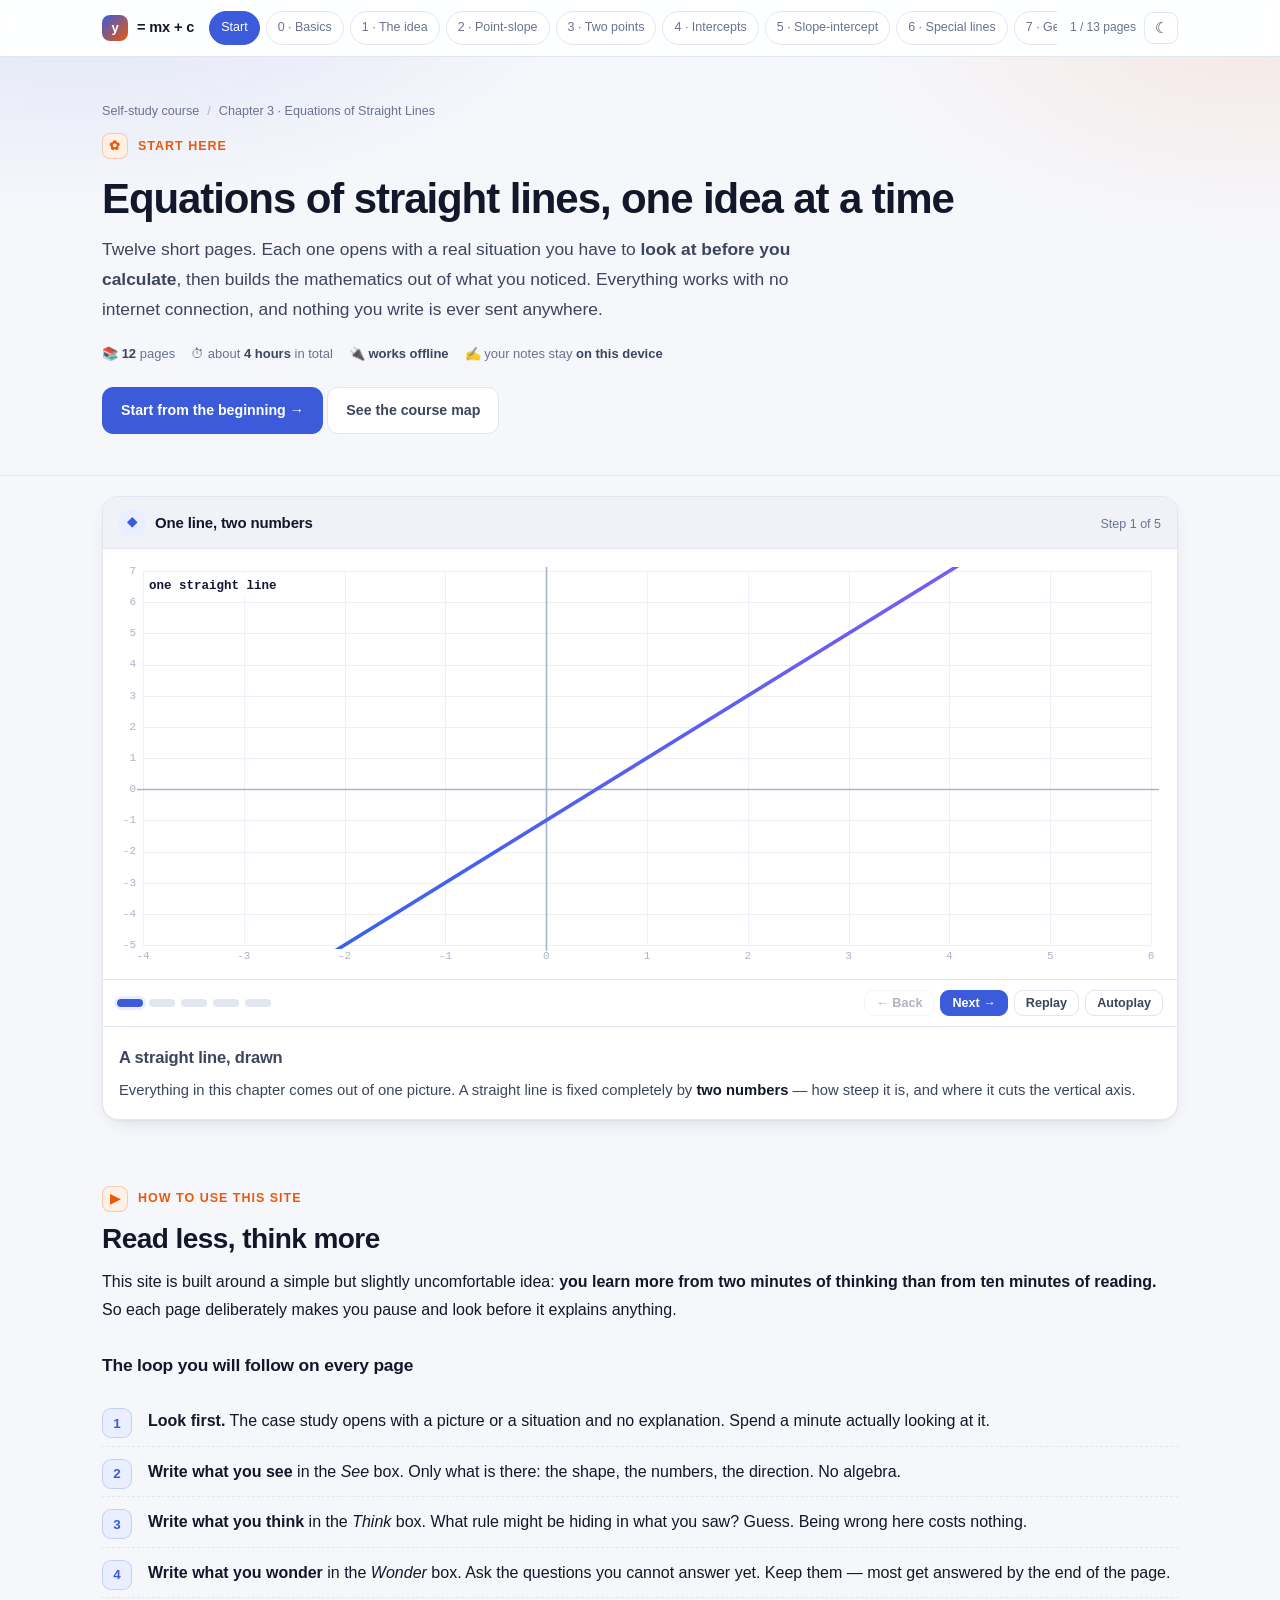
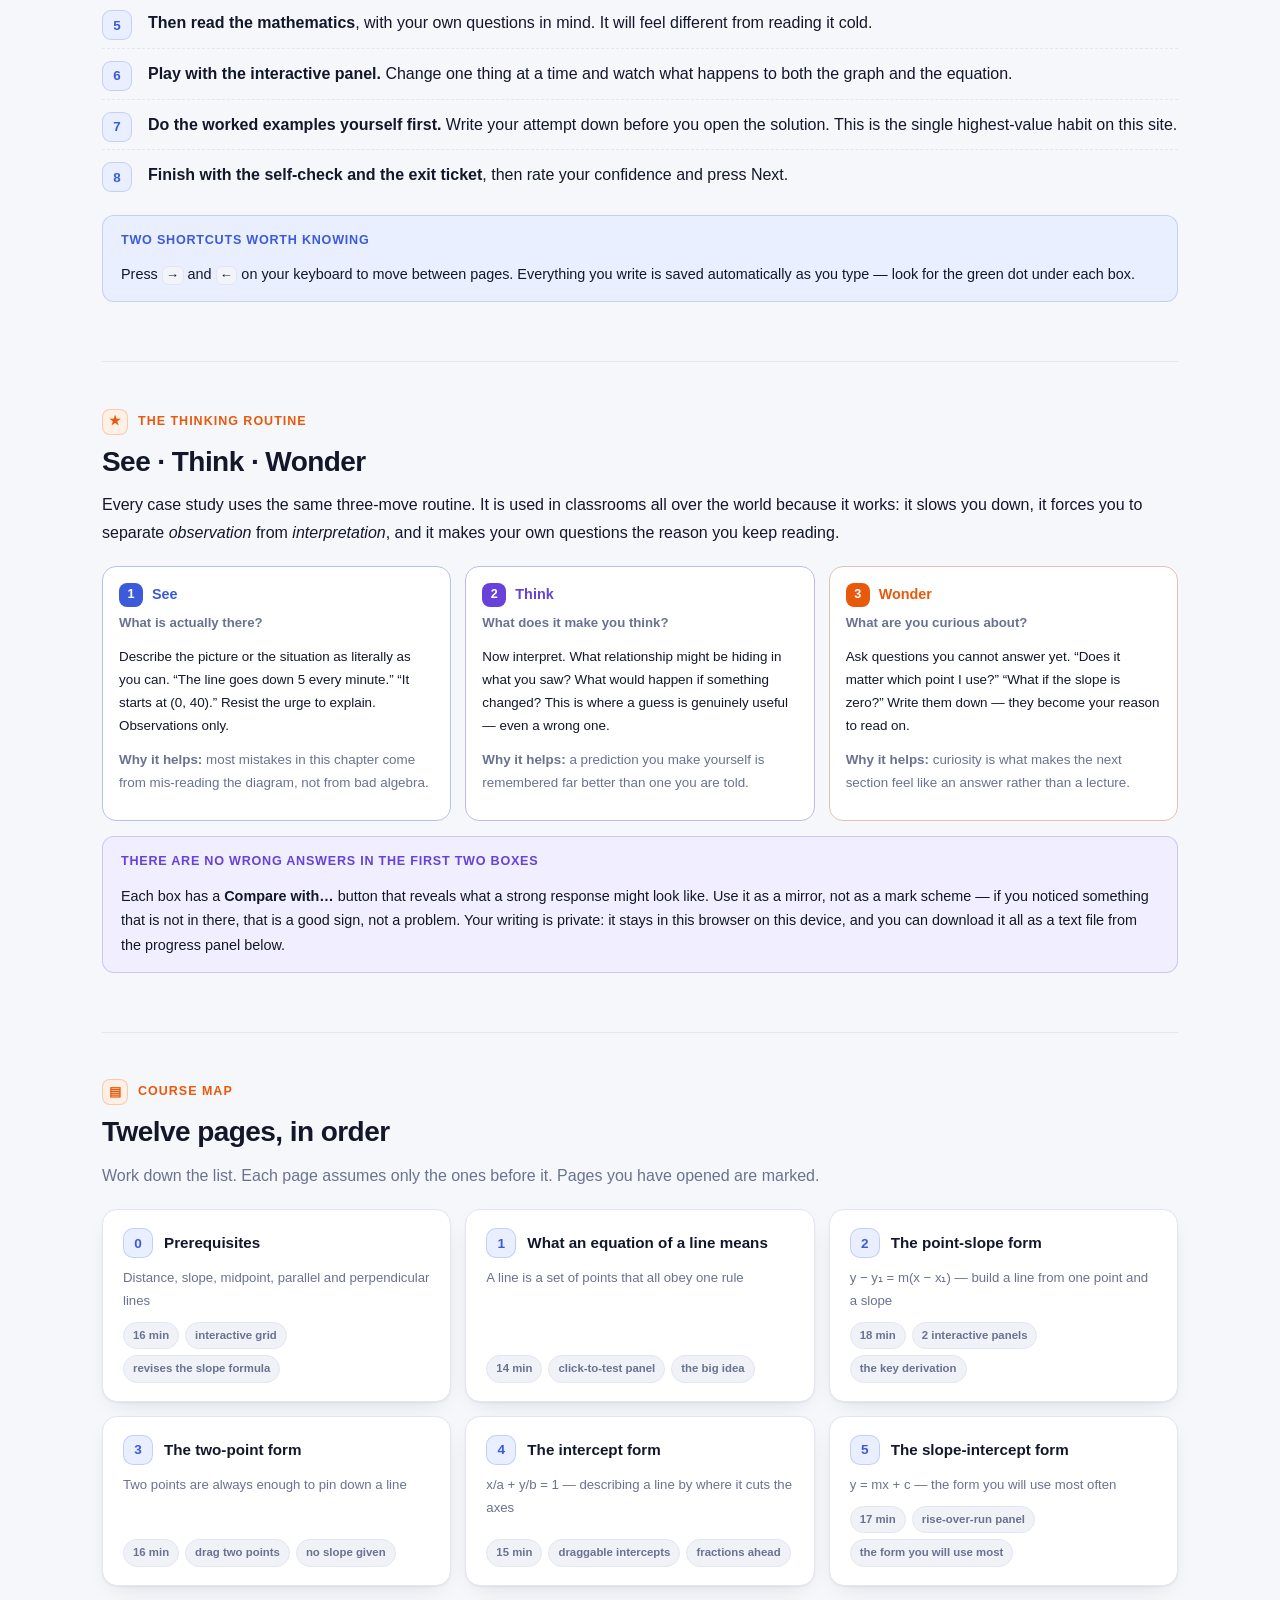
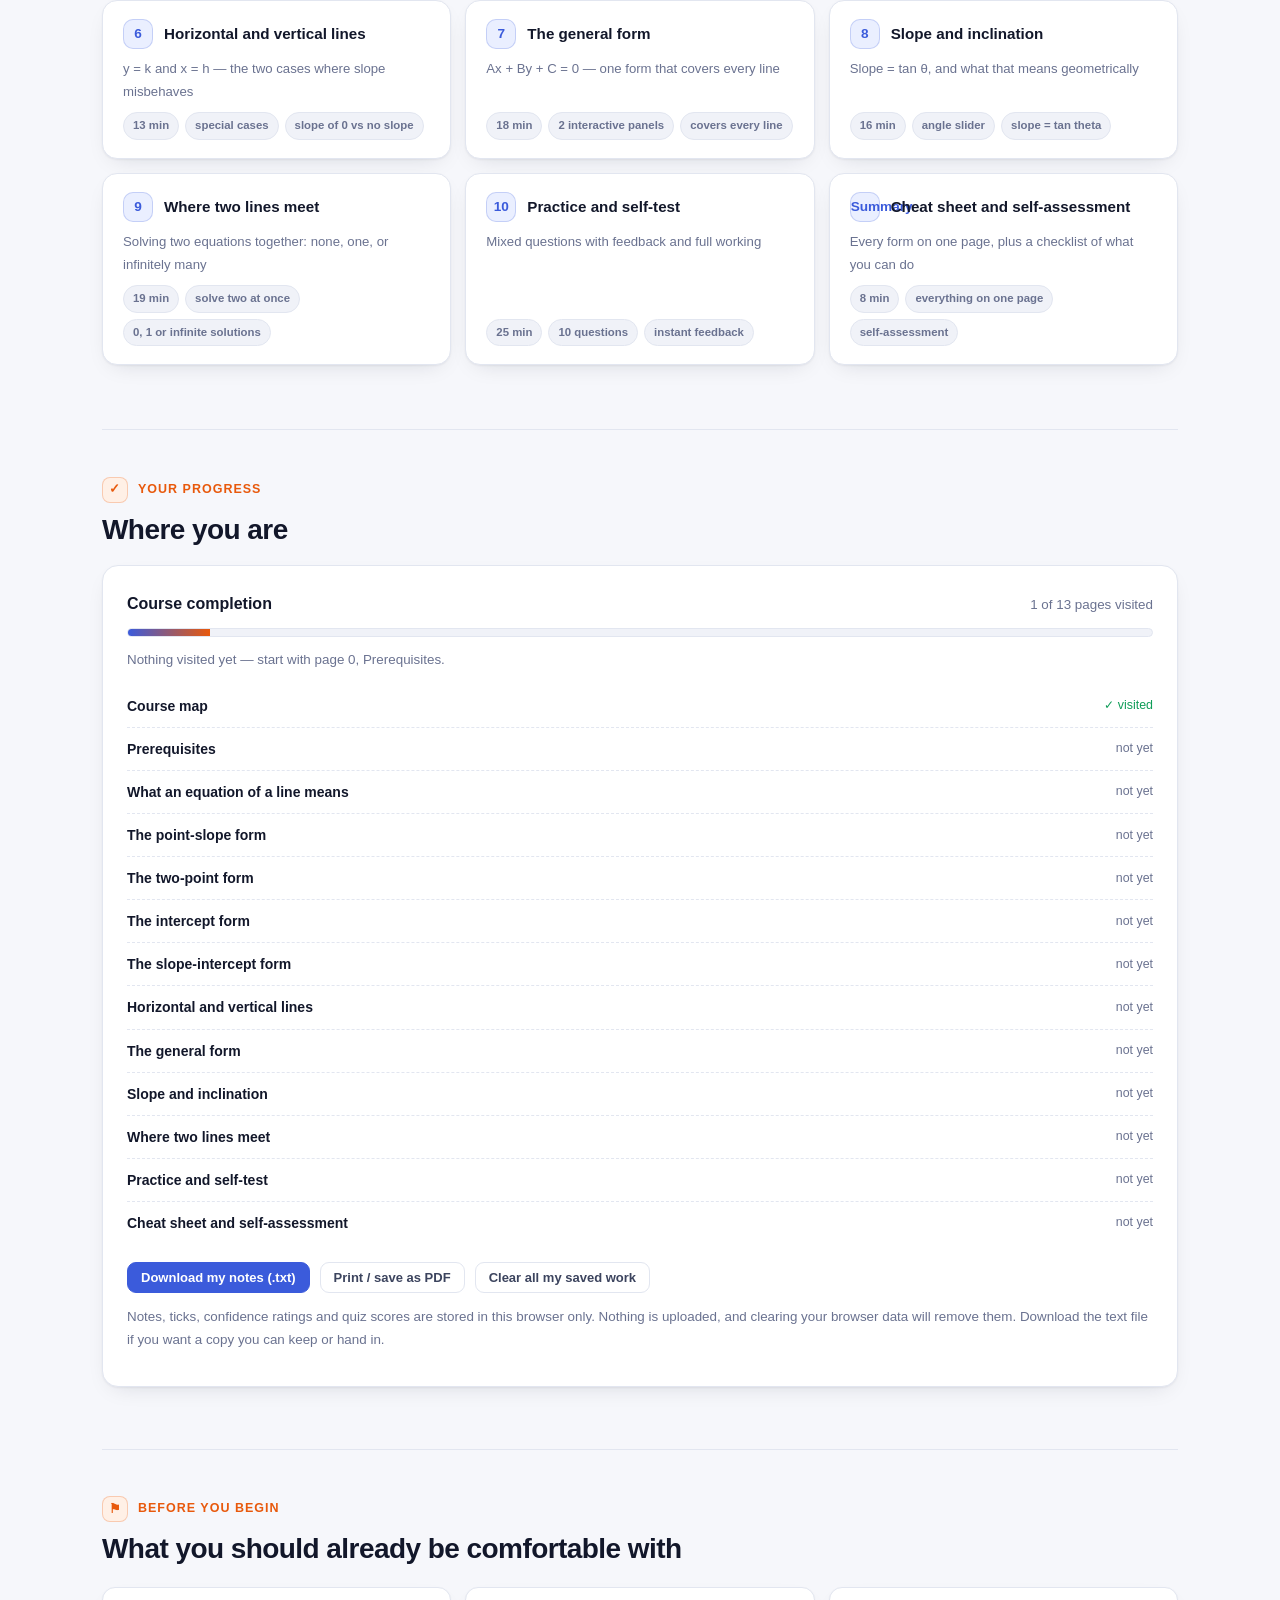
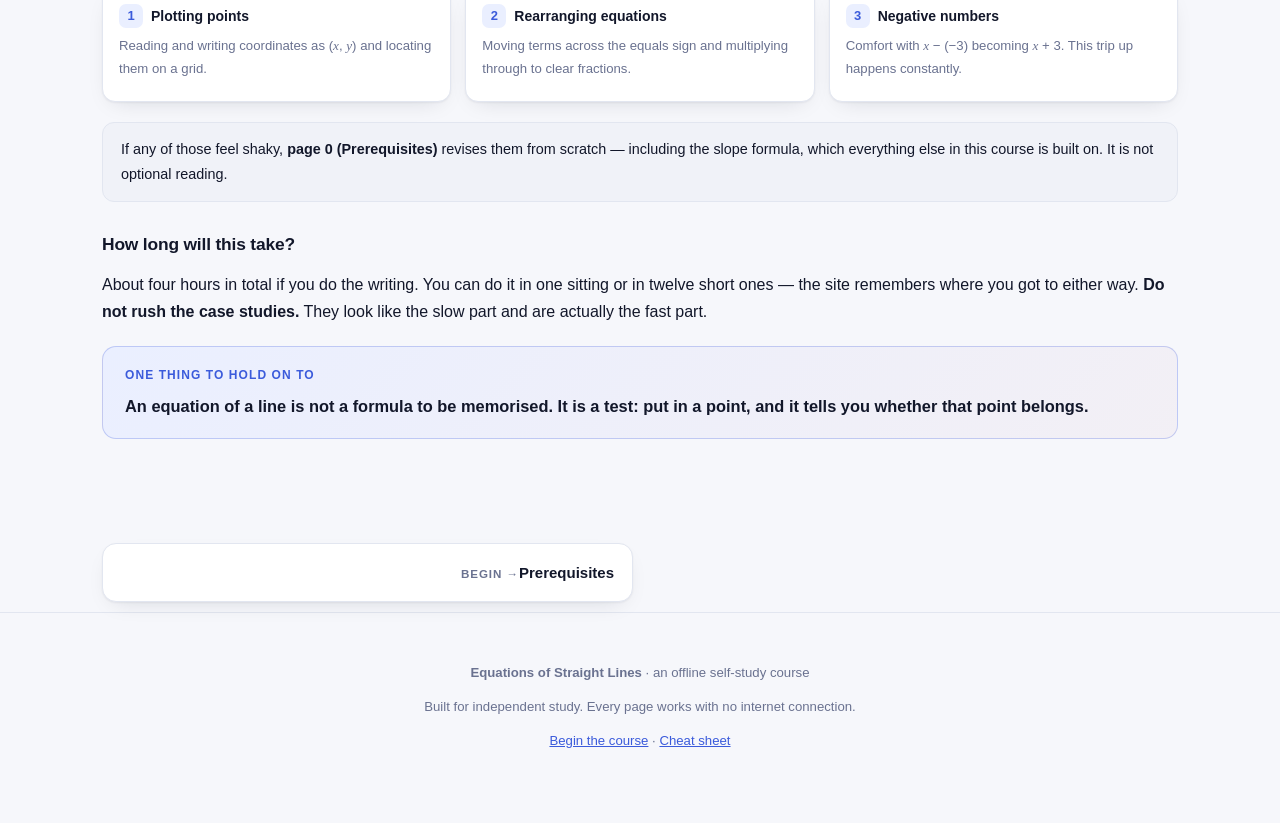
==== commit 987638a4: "Add animated canvas boards to every page Introduces assets/anim.js, an offline Canvas-2D timeline en" ====
--- a/index.html
+++ b/index.html
@@ -35,6 +35,9 @@
 
 <div class="wrap">
 
+  <!-- ============ HERO ANIMATION ============ -->
+  <div id="boardHero"></div>
+
   <div class="note warn" id="storeWarn" style="display:none;margin-top:22px">
     <div class="h">Heads up &mdash; saving is unavailable</div>
     <p>This browser is blocking local storage for pages opened as files, so your notes, ticks and quiz scores
@@ -185,6 +188,7 @@
 </footer>
 
 <script src="assets/plot.js"></script>
+<script src="assets/anim.js"></script>
 <script src="assets/app.js"></script>
 <script>
 (function(){
@@ -249,5 +253,128 @@
   WB.progress();
 })();
 </script>
+
+<!-- ================= animated hero board: the whole chapter in one picture ================= -->
+<script>
+(function () {
+  if (!window.Anim) return;
+  var E = Anim.E, nf = Anim.nf;
+
+  var M = 2, C = -1;                 // y = 2x - 1
+
+  var lesson = {
+    id: "hero", no: "\u25C6", name: "One line, two numbers",
+    view: { x: [-4, 6], y: [-5, 7], xs: 1, ys: 1 },
+    controls: [
+      { k: "m", label: "slope m", min: -3, max: 3, step: 0.25, value: 2 },
+      { k: "c", label: "y-intercept c", min: -4, max: 6, step: 0.5, value: -1 }
+    ],
+    steps: [
+      {
+        title: "A straight line, drawn",
+        dur: 2200,
+        body: "<p>Everything in this chapter comes out of one picture. A straight line is fixed completely by <b>two numbers</b> &mdash; how steep it is, and where it cuts the vertical axis.</p>",
+        draw: function (g, t) {
+          g.line(M, C, { color: "c1", w: 3.6, t: E(t, 0, .85), head: true, grad: ["c1", "c4"] });
+          g.tracerLine(M, C, { color: "c3", w: 3.2, alpha: E(t, .78, 1), from: -4, to: 6 });
+          g.corner("one straight line", { p: E(t, .5, 1) });
+        }
+      },
+      {
+        title: "The first number: how steep",
+        dur: 2600,
+        body: "<p>Walk <b>2</b> to the right and the line climbs <b>4</b>. That ratio is the <b>slope</b>: <span class='m'>m = rise / run = 4 / 2 = 2</span>.</p>",
+        draw: function (g, t) {
+          g.line(M, C, { color: "c1", w: 3, alpha: .5 });
+          var a1 = E(t, .08, .5), a2 = E(t, .4, .78), a3 = E(t, .64, .96);
+          g.seg(0, C, 2, C, { color: "c2", w: 2.6, t: a1, head: true });
+          g.seg(2, C, 2, 3, { color: "c5", w: 2.6, t: a2, head: true });
+          g.rightAngle(2, C, -1, 1, { alpha: a2, color: "c2" });
+          g.dot(0, C, { color: "c3", r: 6.5, p: a1, glow: true, ring: true,
+            label: "(0, \u22121)", dx: -12, dy: 16, align: "right", size: 12 });
+          g.dot(2, 3, { color: "c3", r: 6.5, p: a2, glow: true, pulse: true, ring: true,
+            label: "(2, 3)", dx: 12, dy: -14, size: 12 });
+          g.lab("run = 2", 1, C, { dy: 20, align: "center", size: 12, color: "c2", bold: true, alpha: a1, slide: [0, 8] });
+          g.lab("rise = 4", 2, C + 2, { dx: 12, size: 12, color: "c5", bold: true, alpha: a2, slide: [10, 0] });
+          g.corner("m = rise / run = 4 / 2 = 2", { p: a3, color: "c1" });
+        }
+      },
+      {
+        title: "The second number: where it starts",
+        dur: 2400,
+        body: "<p>At <span class='m'>x = 0</span> the line is at <span class='m'>y = &minus;1</span>. That cut on the vertical axis is the <b>y-intercept</b>. Steepness and intercept together give the equation <span class='m'>y = 2x &minus; 1</span>.</p>",
+        draw: function (g, t) {
+          g.line(M, C, { color: "c1", w: 3.4, grad: ["c1", "c4"] });
+          var a = E(t, .08, .55), b = E(t, .5, .92);
+          g.bandY(-1.35, -0.65, { color: "c3", alpha: .12 * a });
+          g.seg(-4, 0, 6, 0, { color: "muted", w: 1.4, dash: [4, 4], alpha: .55 * a });
+          g.dot(0, C, { color: "c3", r: 8, p: a, glow: true, pulse: true, ring: true,
+            label: "(0, \u22121)", dx: 14, dy: -16, size: 12.5 });
+          g.tag("this single cut is all the intercept means", g.pad.l + 8, g.pad.t + 44,
+            { align: "left", size: 12, color: "c3", bold: true, alpha: b });
+          g.corner("y = 2x \u2212 1", { p: b, color: "c1" });
+        }
+      },
+      {
+        title: "Every point obeys it",
+        dur: 2600,
+        body: "<p>The equation is a test. Feed it any <span class='m'>x</span> and it returns the one <span class='m'>y</span> that sits on the line &mdash; no point on the line is left out, and no point off it passes.</p>",
+        draw: function (g, t) {
+          g.line(M, C, { color: "c1", w: 3, alpha: .5 });
+          var xs = [-1, 0, 1, 2, 3];
+          xs.forEach(function (x, i) {
+            var y = M * x + C;
+            var p = E(t, .06 + i * .13, .34 + i * .13);
+            if (p <= 0) return;
+            g.seg(x, 0, x, y, { color: "muted", w: 1.2, dash: [3, 3], alpha: p * .6 });
+            g.dot(x, y, { color: i === 3 ? "c5" : "c3", r: 6, p: p, glow: i === 3, pulse: i === 3, ring: true });
+            g.tag("x = " + x + "  \u2192  y = " + y, g.pad.l + 8, g.pad.t + 44 + i * 22,
+              { align: "left", size: 12, color: i === 3 ? "c5" : "c2", bold: true, alpha: p });
+          });
+          g.corner("true at every single point", { p: E(t, .85, 1) });
+        }
+      },
+      {
+        title: "Explore: build your own line",
+        dur: 900, explore: true,
+        body: "<p>Move the two numbers and watch the line respond. <b>m</b> tilts it, <b>c</b> slides it up and down &mdash; and the equation rewrites itself as you go.</p>",
+        draw: function (g, t, P) {
+          var m = P.m, c = P.c;
+          g.line(m, c, { color: "c1", w: 3.6, grad: ["c1", "c4"] });
+          g.tracerLine(m, c, { color: "c3", w: 3, alpha: .9 });
+          g.dot(0, c, { color: "c3", r: 7.5, glow: true, pulse: true, ring: true,
+            label: "(0, " + nf(c, 2) + ")", dx: 12, dy: -16, size: 12.5 });
+          if (Math.abs(m) > 1e-9) {
+            var xr = -c / m;
+            if (xr > -4 && xr < 6) g.dot(xr, 0, { color: "c5", r: 6.5, glow: true, pulse: true,
+              label: "(" + nf(xr, 2) + ", 0)", dx: 0, dy: 20, align: "center", size: 12.5 });
+          }
+          g.tag("y = " + nf(m, 2) + "x" + (c < 0 ? " \u2212 " : " + ") + nf(Math.abs(c), 2),
+            g.pad.l + 6, g.pad.t + 14, { align: "left", mono: true, size: 12.5, color: "c1", bold: true });
+        },
+        readout: function (P) {
+          var m = P.m, c = P.c, L = [];
+          L.push("<b>y = " + nf(m, 2) + "x" + (c < 0 ? " \u2212 " : " + ") + nf(Math.abs(c), 2) + "</b>");
+          if (Math.abs(m) < 1e-9) L.push("slope <b>0</b> &mdash; a horizontal line, level with y = " + nf(c, 2) + ".");
+          else L.push("slope <b>" + nf(m, 2) + "</b> &mdash; one step right changes y by " + nf(m, 2) + ".");
+          L.push("y-intercept <b>(0, " + nf(c, 2) + ")</b>.");
+          if (Math.abs(m) > 1e-9) {
+            var xr = -c / m;
+            L.push(Math.abs(xr) < 40
+              ? "x-intercept <b>(" + nf(xr, 2) + ", 0)</b>."
+              : "the x-intercept is off the picture at this slope.");
+          } else if (Math.abs(c) > 1e-9) {
+            L.push("a level line never crosses the x-axis.");
+          }
+          return L.join("<br>");
+        }
+      }
+    ]
+  };
+
+  var el = document.getElementById("boardHero");
+  if (el) Anim.mount(el, lesson);
+})();
+</script>
 </body>
 </html>
--- a/assets/style.css
+++ b/assets/style.css
@@ -420,3 +420,117 @@
   .case,.card,.plotbox,.selfcheck,.reflect{break-inside:avoid;box-shadow:none}
   textarea.write{border:1px solid #bbb;min-height:70px}
 }
+
+/* ============================================================
+   ANIMATED CANVAS BOARDS  (assets/anim.js)
+   ============================================================ */
+:root{
+  --cv-sheet:#ffffff;
+  --cv-paper:#fbfcff;
+  --cv-grid:#eef0f8;   /* deliberately faint */
+  --cv-grid2:#dbe2f0;
+  --cv-axis:#a9b3cc;
+  --cv-ink:#131832;
+  --cv-muted:#6b7492;
+  --cv-c1:#2563eb;   /* primary line  — vivid blue   */
+  --cv-c2:#10b981;   /* secondary     — emerald      */
+  --cv-c3:#f97316;   /* emphasis      — orange       */
+  --cv-c4:#8b5cf6;   /* fourth        — violet       */
+  --cv-c5:#ef4444;   /* warning / bad — red          */
+  --cv-c6:#06b6d4;   /* fifth         — cyan         */
+  --cv-hl:#fff2cc;
+  --cv-body:-apple-system,BlinkMacSystemFont,"Segoe UI","PingFang SC","Hiragino Sans GB","Microsoft YaHei",Inter,Roboto,Helvetica,Arial,sans-serif;
+  --cv-mono:ui-monospace,SFMono-Regular,"SF Mono",Menlo,Consolas,"Liberation Mono",monospace;
+}
+html[data-theme="dark"]{
+  --cv-sheet:#141924;
+  --cv-paper:#111621;
+  --cv-grid:#1d2534;
+  --cv-grid2:#2a3448;
+  --cv-axis:#5a688f;
+  --cv-ink:#eaeeff;
+  --cv-muted:#9aa5c2;
+  --cv-c1:#60a5fa;
+  --cv-c2:#34d399;
+  --cv-c3:#fbbf24;
+  --cv-c4:#a78bfa;
+  --cv-c5:#f87171;
+  --cv-c6:#22d3ee;
+  --cv-hl:#3a2f14;
+}
+
+.board{
+  background:var(--surface);border:1px solid var(--line);border-radius:16px;
+  box-shadow:var(--shadow);overflow:hidden;margin:20px 0;
+}
+.board-head{
+  display:flex;align-items:center;justify-content:space-between;gap:12px;flex-wrap:wrap;
+  padding:12px 16px;border-bottom:1px solid var(--line);background:var(--surface-2);
+}
+.bh-l{display:flex;align-items:center;gap:10px;min-width:0}
+.bh-no{
+  flex:none;min-width:26px;height:26px;padding:0 7px;border-radius:8px;
+  display:inline-flex;align-items:center;justify-content:center;
+  background:var(--brand-soft);color:var(--brand);font-weight:700;font-size:12.5px;font-variant-numeric:tabular-nums;
+}
+.bh-title{font-weight:700;font-size:15px;letter-spacing:-.01em}
+.bh-step{font-size:12.5px;color:var(--ink-3);font-variant-numeric:tabular-nums;white-space:nowrap}
+
+.stage{position:relative;background:var(--cv-sheet);line-height:0}
+.stage canvas{display:block;width:100%;height:clamp(300px,46vw,430px);touch-action:none}
+
+.board-bar{
+  display:flex;align-items:center;gap:10px;flex-wrap:wrap;
+  padding:10px 14px;border-top:1px solid var(--line);border-bottom:1px solid var(--line);background:var(--bg2);
+}
+.dots{display:flex;gap:6px;flex:1 1 auto;flex-wrap:wrap;align-items:center}
+.dot{
+  width:26px;height:8px;padding:0;border:0;border-radius:99px;background:var(--line);
+  cursor:pointer;transition:background .2s,transform .2s;
+}
+.dot:hover{transform:translateY(-1px)}
+.dot.done{background:var(--brand-2);opacity:.45}
+.dot.on{background:var(--brand);opacity:1;box-shadow:0 0 0 3px var(--brand-soft)}
+.bbtns{display:flex;gap:6px;flex:none}
+.bbtn{
+  border:1px solid var(--line);background:var(--surface);color:var(--ink-2);
+  border-radius:9px;padding:5px 11px;font-size:12.6px;font-weight:600;cursor:pointer;
+  font-family:inherit;transition:background .15s,border-color .15s,color .15s;
+}
+.bbtn:hover:not(:disabled){background:var(--surface-2);color:var(--ink)}
+.bbtn:disabled{opacity:.4;cursor:default}
+.bbtn.pri{background:var(--brand);border-color:var(--brand);color:#fff}
+.bbtn.pri:hover:not(:disabled){filter:brightness(1.08)}
+
+.board-narr{display:grid;grid-template-columns:1fr;gap:16px;padding:16px}
+@media(min-width:860px){ .board-narr.two{grid-template-columns:1.15fr .85fr} }
+.narr-h{font-size:16.5px;font-weight:700;margin:0 0 6px;letter-spacing:-.01em}
+.narr-body{font-size:14.8px;color:var(--ink-2);line-height:1.68}
+.narr-body p{margin:0 0 9px}
+.narr-body p:last-child{margin-bottom:0}
+.narr-body .m{font-family:var(--cv-mono);font-size:13.4px;background:var(--code-bg);padding:1px 5px;border-radius:5px}
+.narr-body b{color:var(--ink)}
+.readout{
+  margin-top:11px;padding:10px 12px;border-radius:10px;background:var(--brand-soft);
+  font-size:13.6px;line-height:1.6;color:var(--ink-2);border:1px solid color-mix(in srgb,var(--brand) 18%,transparent);
+}
+.readout:empty{display:none}
+.readout .warn{color:var(--bad);font-weight:600}
+
+.ctrls{display:none;flex-direction:column;gap:12px;padding:0 16px 16px}
+.ctrls.on{display:flex}
+.ctl{display:flex;flex-direction:column;gap:6px}
+.ctl-head{display:flex;align-items:baseline;justify-content:space-between;gap:10px;font-size:13px}
+.ctl-head span{color:var(--ink-2);font-weight:600}
+.ctl-head output{font-family:var(--cv-mono);font-size:13px;color:var(--brand);font-weight:600}
+.ctl input[type=range]{width:100%;margin:0}
+.seg{display:flex;gap:6px;flex-wrap:wrap}
+.seg button{
+  border:1px solid var(--line);background:var(--surface);color:var(--ink-2);
+  border-radius:9px;padding:6px 12px;font-size:13px;font-weight:600;cursor:pointer;font-family:var(--cv-mono);
+}
+.seg button[aria-pressed="true"]{background:var(--brand);border-color:var(--brand);color:#fff}
+
+@media (prefers-reduced-motion: reduce){
+  .dot{transition:none}
+}
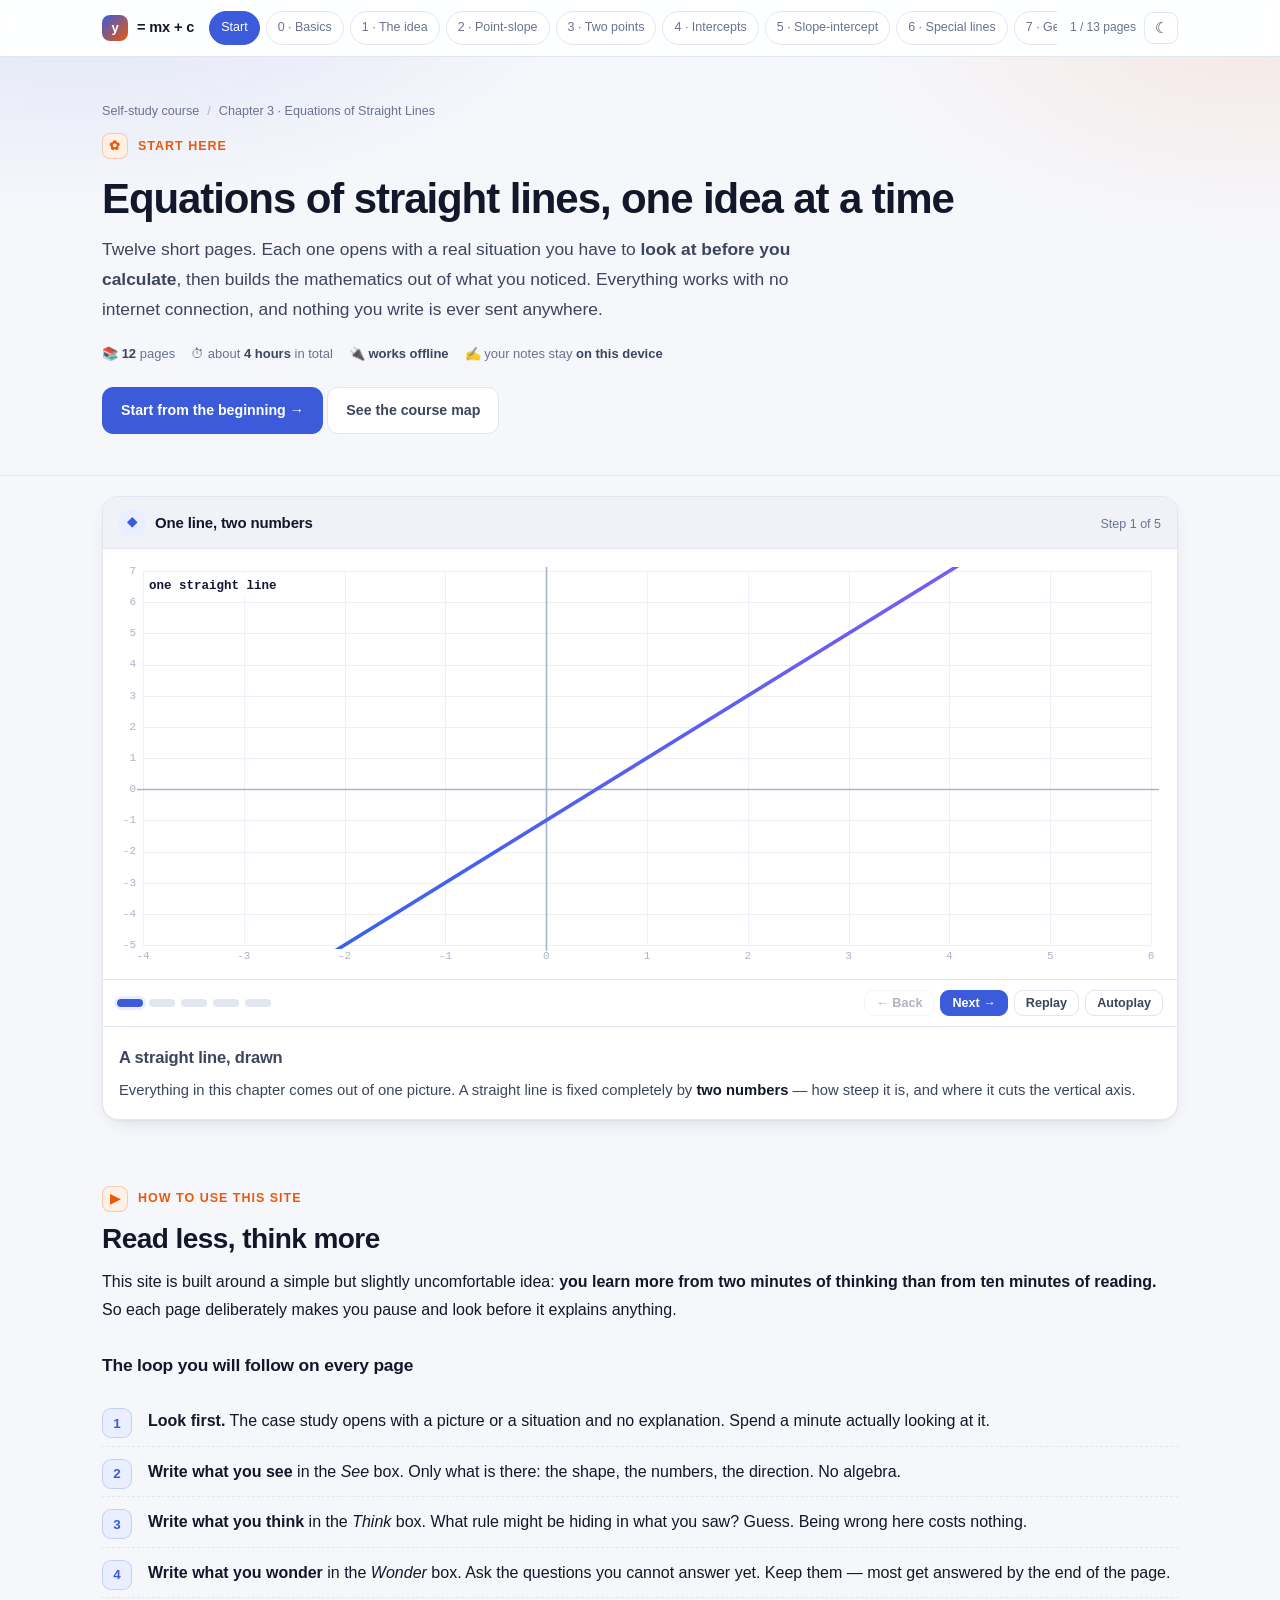
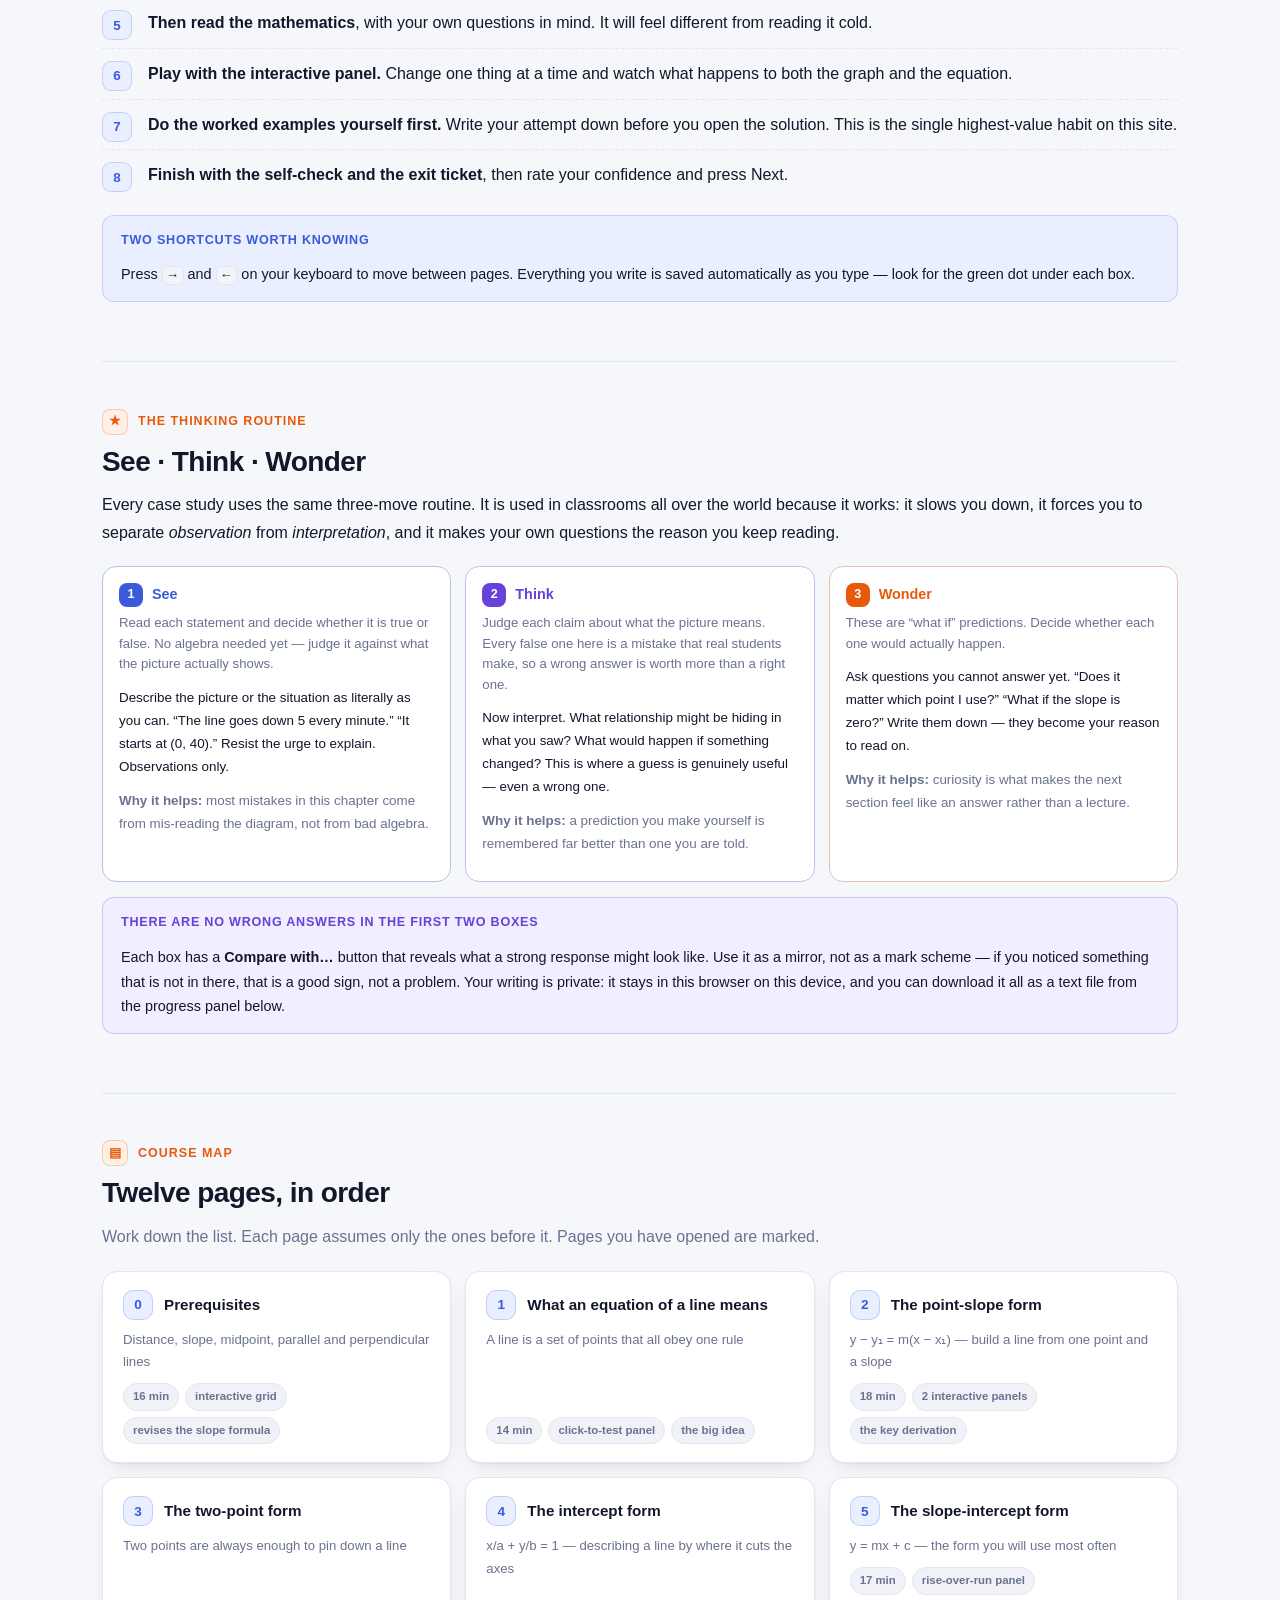
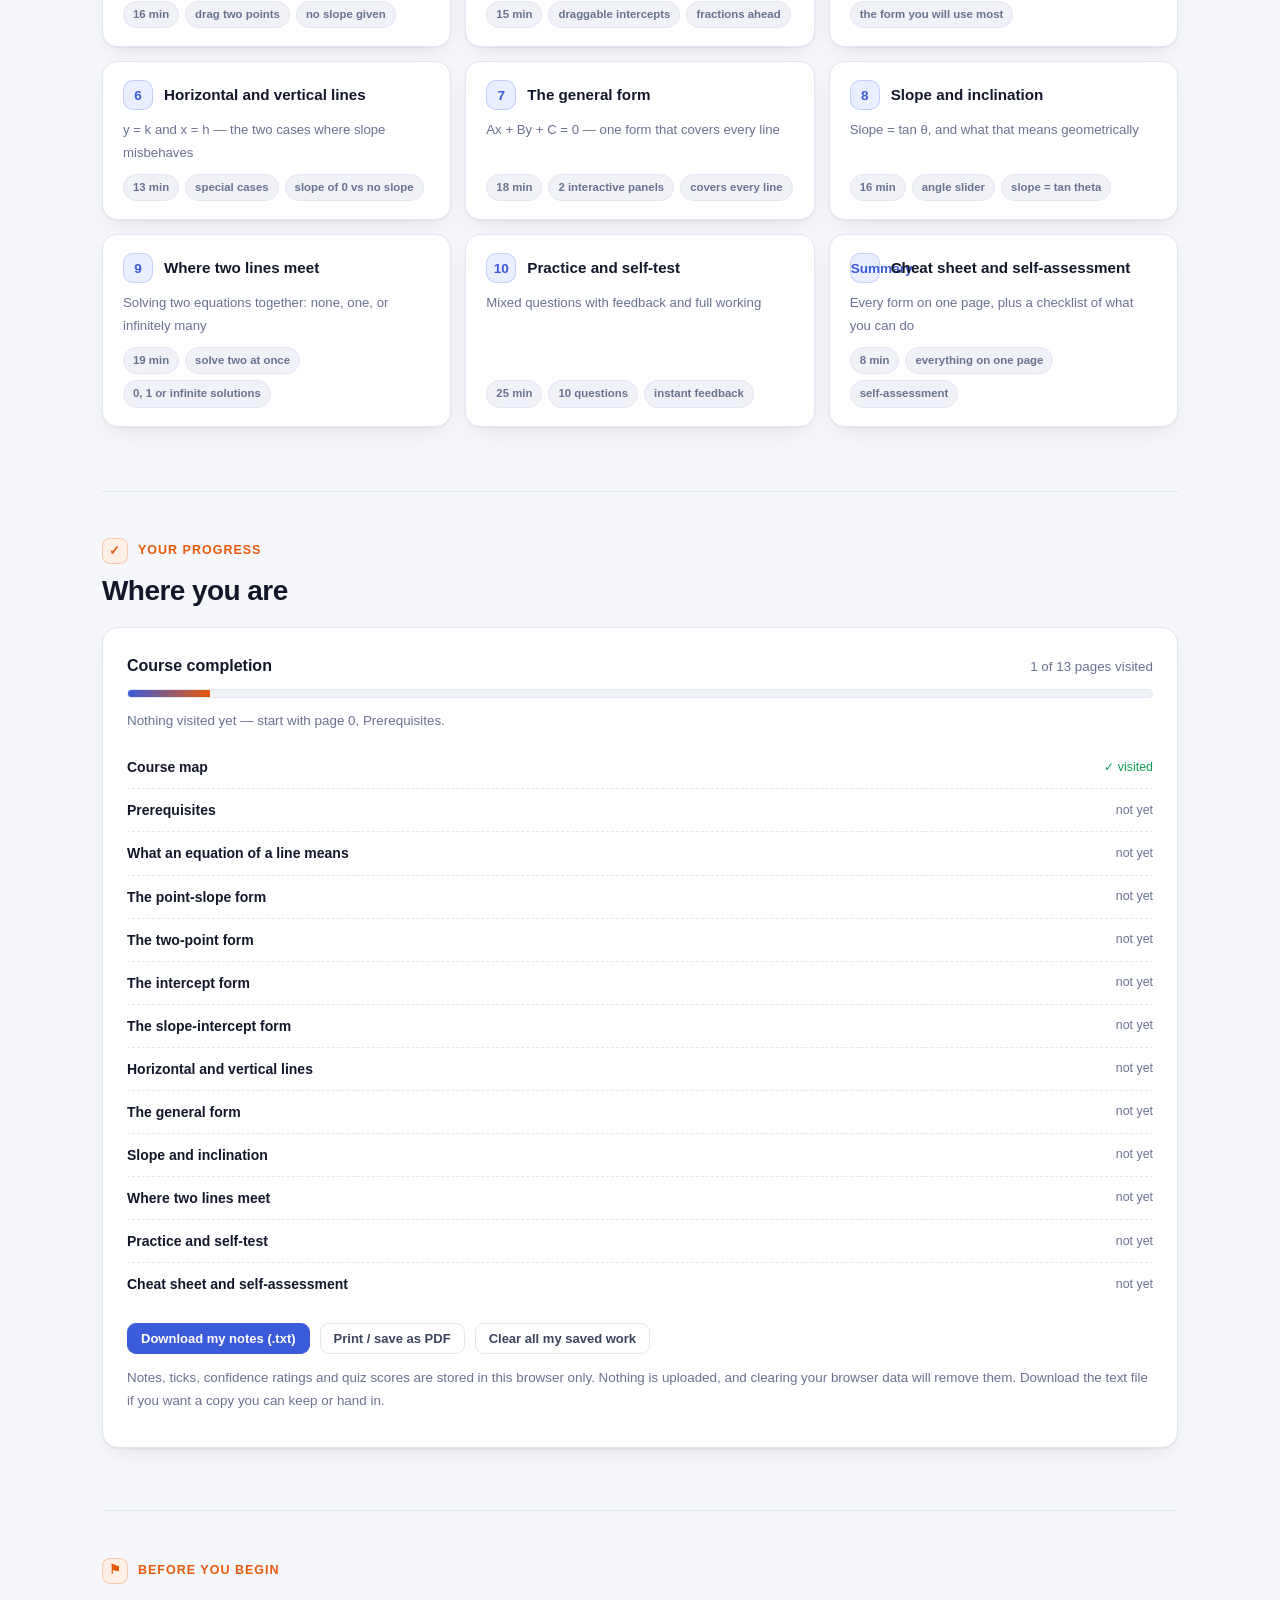
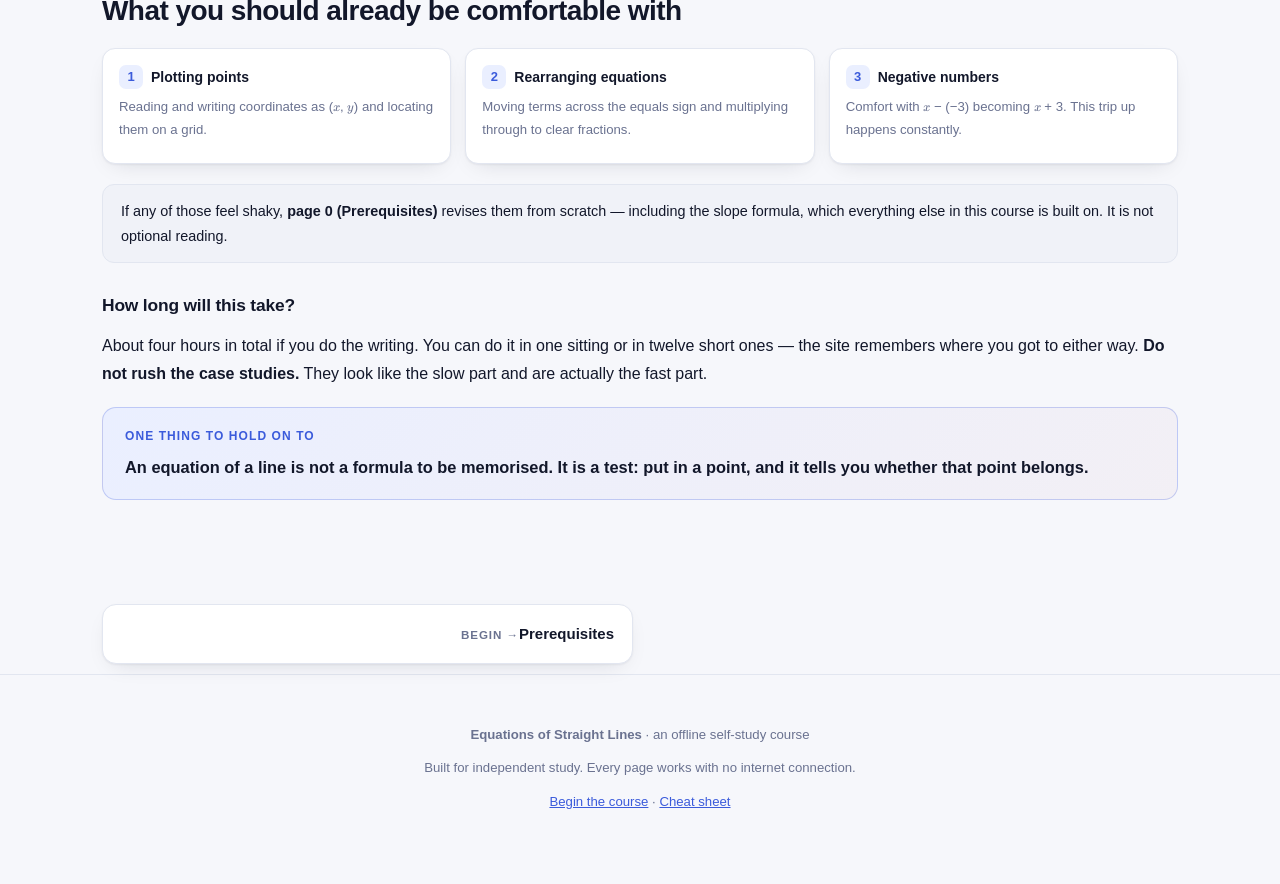
==== commit b1742b2c: "Typeset all maths with LaTeX; replace See-Think-Wonder writing with concept checks - Wire up the ven" ====
--- a/index.html
+++ b/index.html
@@ -6,6 +6,7 @@
 <title>Equations of Straight Lines — a self-study course</title>
 <meta name="description" content="A free offline self-study course on the equation of a straight line: twelve pages, each with a See-Think-Wonder case study, interactive graphs, worked examples and self-checks.">
 <link rel="stylesheet" href="assets/style.css">
+<link rel="stylesheet" href="assets/katex/katex.min.css">
 </head>
 <body>
 <header class="nav" data-nav></header>
@@ -82,21 +83,21 @@
     <div class="stw" style="margin-top:20px">
       <div class="stw-col see">
         <div class="stw-t"><span class="stw-n">1</span>See</div>
-        <p class="stw-p"><b>What is actually there?</b></p>
+        <p class="stw-p">Read each statement and decide whether it is true or false. No algebra needed yet — judge it against what the picture actually shows.</p>
         <p class="small">Describe the picture or the situation as literally as you can. &ldquo;The line goes down 5 every minute.&rdquo;
         &ldquo;It starts at (0, 40).&rdquo; Resist the urge to explain. Observations only.</p>
         <p class="small muted"><b>Why it helps:</b> most mistakes in this chapter come from mis-reading the diagram, not from bad algebra.</p>
       </div>
       <div class="stw-col think">
         <div class="stw-t"><span class="stw-n">2</span>Think</div>
-        <p class="stw-p"><b>What does it make you think?</b></p>
+        <p class="stw-p">Judge each claim about what the picture means. Every false one here is a mistake that real students make, so a wrong answer is worth more than a right one.</p>
         <p class="small">Now interpret. What relationship might be hiding in what you saw? What would happen if something changed?
         This is where a guess is genuinely useful &mdash; even a wrong one.</p>
         <p class="small muted"><b>Why it helps:</b> a prediction you make yourself is remembered far better than one you are told.</p>
       </div>
       <div class="stw-col wonder">
         <div class="stw-t"><span class="stw-n">3</span>Wonder</div>
-        <p class="stw-p"><b>What are you curious about?</b></p>
+        <p class="stw-p">These are “what if” predictions. Decide whether each one would actually happen.</p>
         <p class="small">Ask questions you cannot answer yet. &ldquo;Does it matter which point I use?&rdquo;
         &ldquo;What if the slope is zero?&rdquo; Write them down &mdash; they become your reason to read on.</p>
         <p class="small muted"><b>Why it helps:</b> curiosity is what makes the next section feel like an answer rather than a lecture.</p>
@@ -151,7 +152,7 @@
     <div class="tocard">
       <div class="mini">
         <div class="t"><span class="ic">1</span>Plotting points</div>
-        <p>Reading and writing coordinates as (<span class="v">x</span>,&nbsp;<span class="v">y</span>) and locating them on a grid.</p>
+        <p>Reading and writing coordinates as (<span class="m tex">x</span>,&nbsp;<span class="m tex">y</span>) and locating them on a grid.</p>
       </div>
       <div class="mini">
         <div class="t"><span class="ic">2</span>Rearranging equations</div>
@@ -159,7 +160,7 @@
       </div>
       <div class="mini">
         <div class="t"><span class="ic">3</span>Negative numbers</div>
-        <p>Comfort with <span class="v">x</span> &minus; (&minus;3) becoming <span class="v">x</span> + 3. This trip up happens constantly.</p>
+        <p>Comfort with <span class="m tex">x</span> &minus; (&minus;3) becoming <span class="m tex">x</span> + 3. This trip up happens constantly.</p>
       </div>
     </div>
     <p class="note">If any of those feel shaky, <b>page 0 (Prerequisites)</b> revises them from scratch &mdash; including the slope
@@ -187,6 +188,10 @@
   </div>
 </footer>
 
+<script src="assets/katex/katex.min.js"></script>
+<script src="assets/tex.js"></script>
+<script src="assets/concept-data.js"></script>
+<script src="assets/concept.js"></script>
 <script src="assets/plot.js"></script>
 <script src="assets/anim.js"></script>
 <script src="assets/app.js"></script>
--- a/assets/style.css
+++ b/assets/style.css
@@ -161,6 +161,22 @@
 var,.v{font-style:italic;font-family:"Cambria Math","Times New Roman",Georgia,serif}
 sub{font-size:.68em}
 sup{font-size:.68em}
+
+/* ---------- KATEX (offline LaTeX typesetting) ---------- */
+/* .tex is the hook used by assets/tex.js: the LaTeX source lives in the
+   element's own text and is replaced by KaTeX output on load. */
+.tex{white-space:normal}
+.katex{font-size:1.045em;line-height:inherit;text-rendering:auto}
+.formula .katex{font-size:1.08em}
+.formula.big .katex{font-size:1.18em}
+.m .katex{font-size:1em}
+/* if KaTeX cannot parse a source we leave it visible, flagged as code */
+.tex-fail{display:inline-block;background:var(--code-bg);border:1px dashed var(--bad);
+  border-radius:6px;padding:1px 7px;color:var(--bad);
+  font-family:"SF Mono",ui-monospace,Menlo,Consolas,monospace;font-size:.9em;font-style:normal}
+/* keep long display formulas scrollable rather than clipped */
+.formula{overflow-x:auto;overflow-y:hidden}
+.formula .katex-display{margin:0}
 code{background:var(--code-bg);border:1px solid var(--line);border-radius:6px;padding:1px 6px;font-size:.9em;
   font-family:"SF Mono",ui-monospace,Menlo,Consolas,monospace}
 .tk{color:var(--brand);font-weight:650}
@@ -391,6 +407,47 @@
 .qexp{margin-top:12px;padding:12px 15px;border-radius:10px;background:var(--surface-2);border:1px solid var(--line);
   font-size:13.8px;display:none}
 .qexp.show{display:block}
+
+/* ---------- CONCEPT CHECK (See / Think / Wonder, True-False) ---------- */
+.cc{display:grid;gap:12px;margin-top:12px}
+.cc-item{border:1px solid var(--line);border-radius:12px;background:var(--surface);padding:13px 15px}
+.cc-item.right{border-color:color-mix(in srgb,var(--good) 45%,transparent);background:var(--good-soft)}
+.cc-item.wrong{border-color:color-mix(in srgb,var(--bad) 45%,transparent);background:var(--bad-soft)}
+.cc-q{display:flex;gap:10px;align-items:flex-start;font-size:14.4px;line-height:1.5}
+.cc-n{flex:none;width:22px;height:22px;border-radius:7px;background:var(--surface-2);border:1px solid var(--line);
+  display:grid;place-items:center;font-size:11.6px;font-weight:700;color:var(--ink-3);margin-top:1px}
+.cc-s{flex:1}
+.cc-btns{display:flex;gap:8px;margin-top:11px}
+.tfbtn{flex:0 0 auto;min-width:82px;padding:7px 16px;border-radius:9px;cursor:pointer;font-size:13.4px;font-weight:650;
+  border:1px solid var(--line);background:var(--surface);color:var(--ink-2);font-family:inherit}
+.tfbtn:hover:not(:disabled){border-color:var(--brand-2);color:var(--brand);background:var(--brand-soft)}
+.tfbtn.correct{border-color:var(--good);background:var(--good);color:#fff}
+.tfbtn.wrong{border-color:var(--bad);background:var(--bad);color:#fff}
+.tfbtn.locked{cursor:default}
+.tfbtn:disabled{opacity:.62;cursor:default}
+.cc-fb{display:none;margin-top:11px;padding:11px 14px;border-radius:10px;background:var(--surface-2);
+  border:1px solid var(--line);font-size:13.4px;line-height:1.55}
+.cc-fb.show{display:block}
+.cc-verd{font-weight:750;margin-bottom:5px}
+.cc-verd.ok{color:var(--good)}
+.cc-verd.no{color:var(--bad)}
+.cc-why{color:var(--ink-2)}
+.cc-sum{margin-top:14px;padding-top:12px;border-top:1px dashed var(--line)}
+.cc-score{font-weight:750;font-size:14.6px;font-family:"Cambria Math",Georgia,serif}
+.cc-diag{margin-top:10px}
+.cc-diag ul{margin:7px 0 0;padding-left:20px}
+.cc-diag li{font-size:13.4px;color:var(--ink-2);margin-bottom:4px}
+.cc-acts{display:flex;gap:9px;flex-wrap:wrap;margin-top:12px}
+.cc-acts .btn{padding:7px 14px;font-size:13.2px}
+
+/* ---------- EXIT TICKET (marked maths questions) ---------- */
+.ex{display:grid;gap:16px;margin-top:6px}
+.ex .qq{font-size:14.6px}
+.ex-foot{display:flex;align-items:center;justify-content:space-between;gap:14px;flex-wrap:wrap;
+  margin-top:16px;padding:13px 17px;border-radius:12px;background:var(--brand-soft);
+  border:1px solid color-mix(in srgb,var(--brand) 22%,transparent)}
+.ex-score{font-weight:750;font-size:16px;color:var(--brand);font-family:"Cambria Math",Georgia,serif}
+
 .score{display:flex;align-items:center;gap:14px;flex-wrap:wrap;padding:16px 20px;border-radius:14px;
   background:var(--brand-soft);border:1px solid color-mix(in srgb,var(--brand) 22%,transparent);margin-top:18px}
 .score .big{font-size:29px;font-weight:800;color:var(--brand);font-family:"Cambria Math",Georgia,serif}
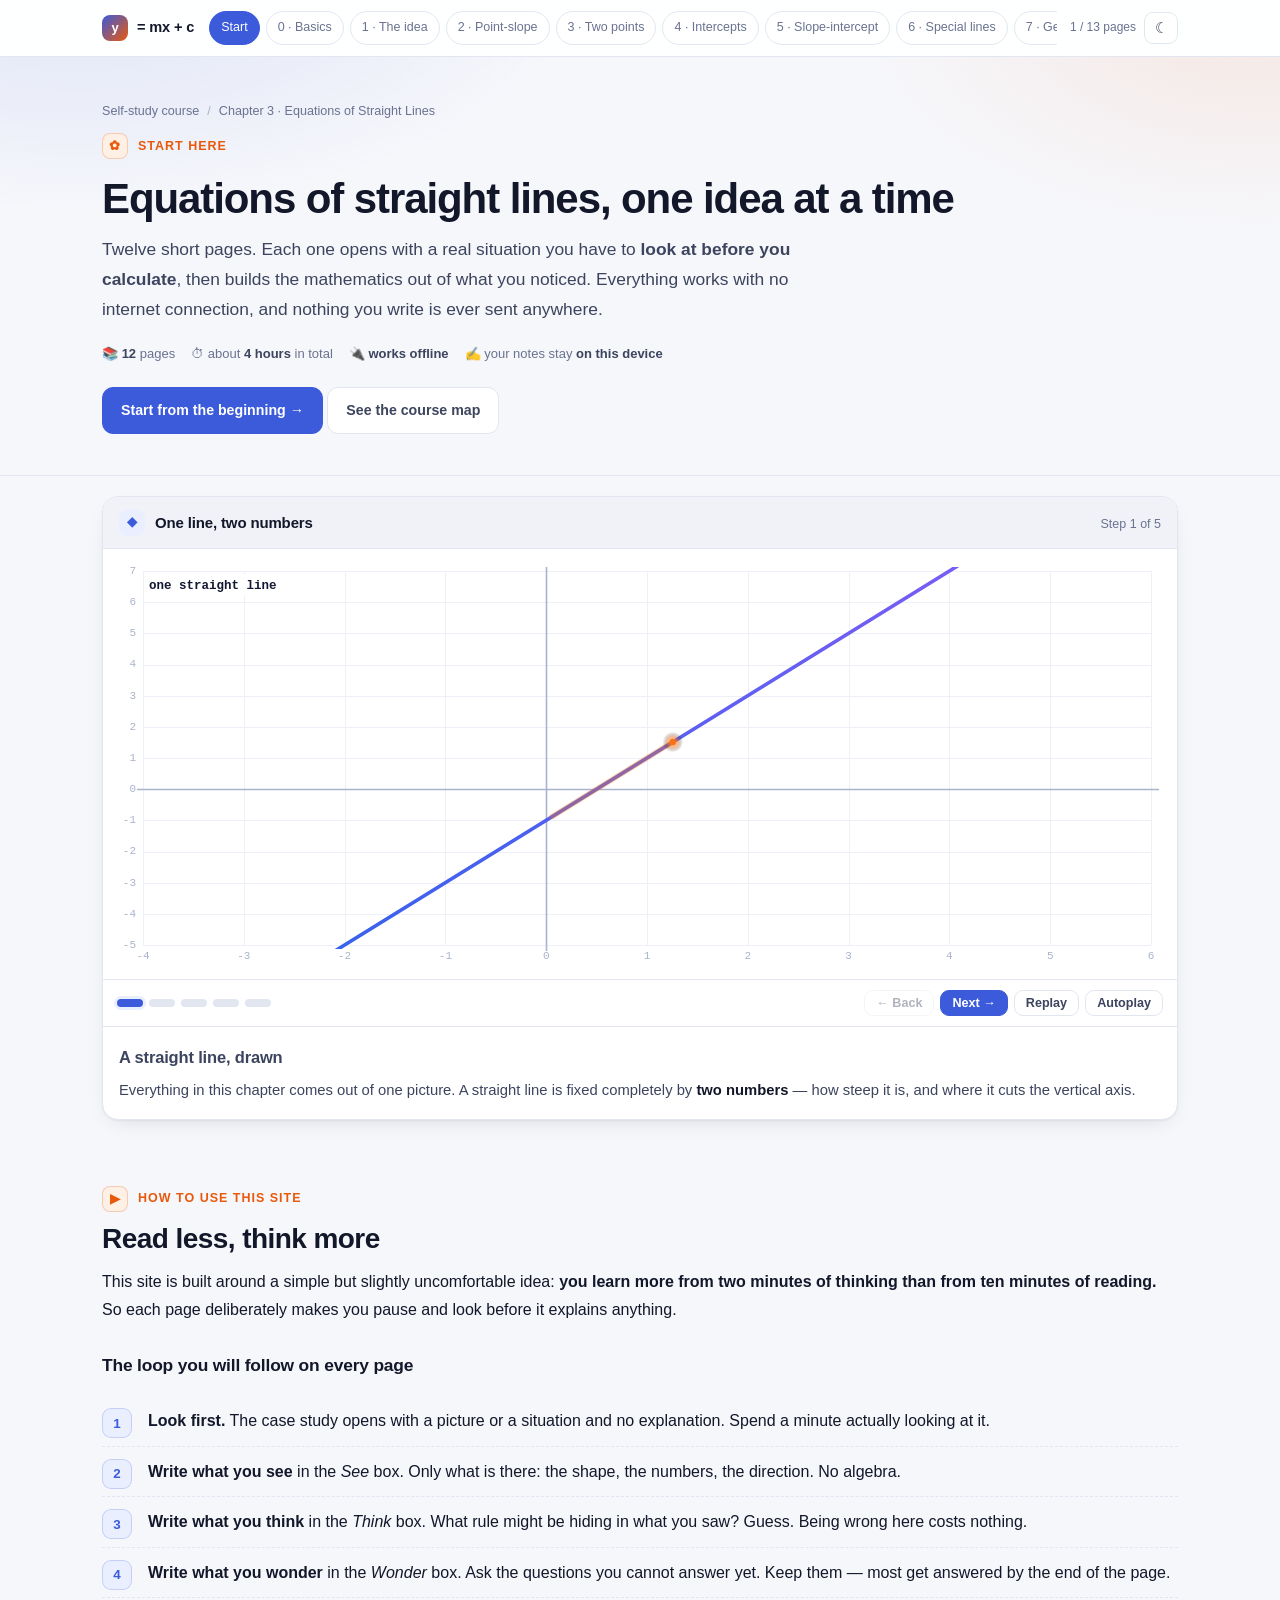
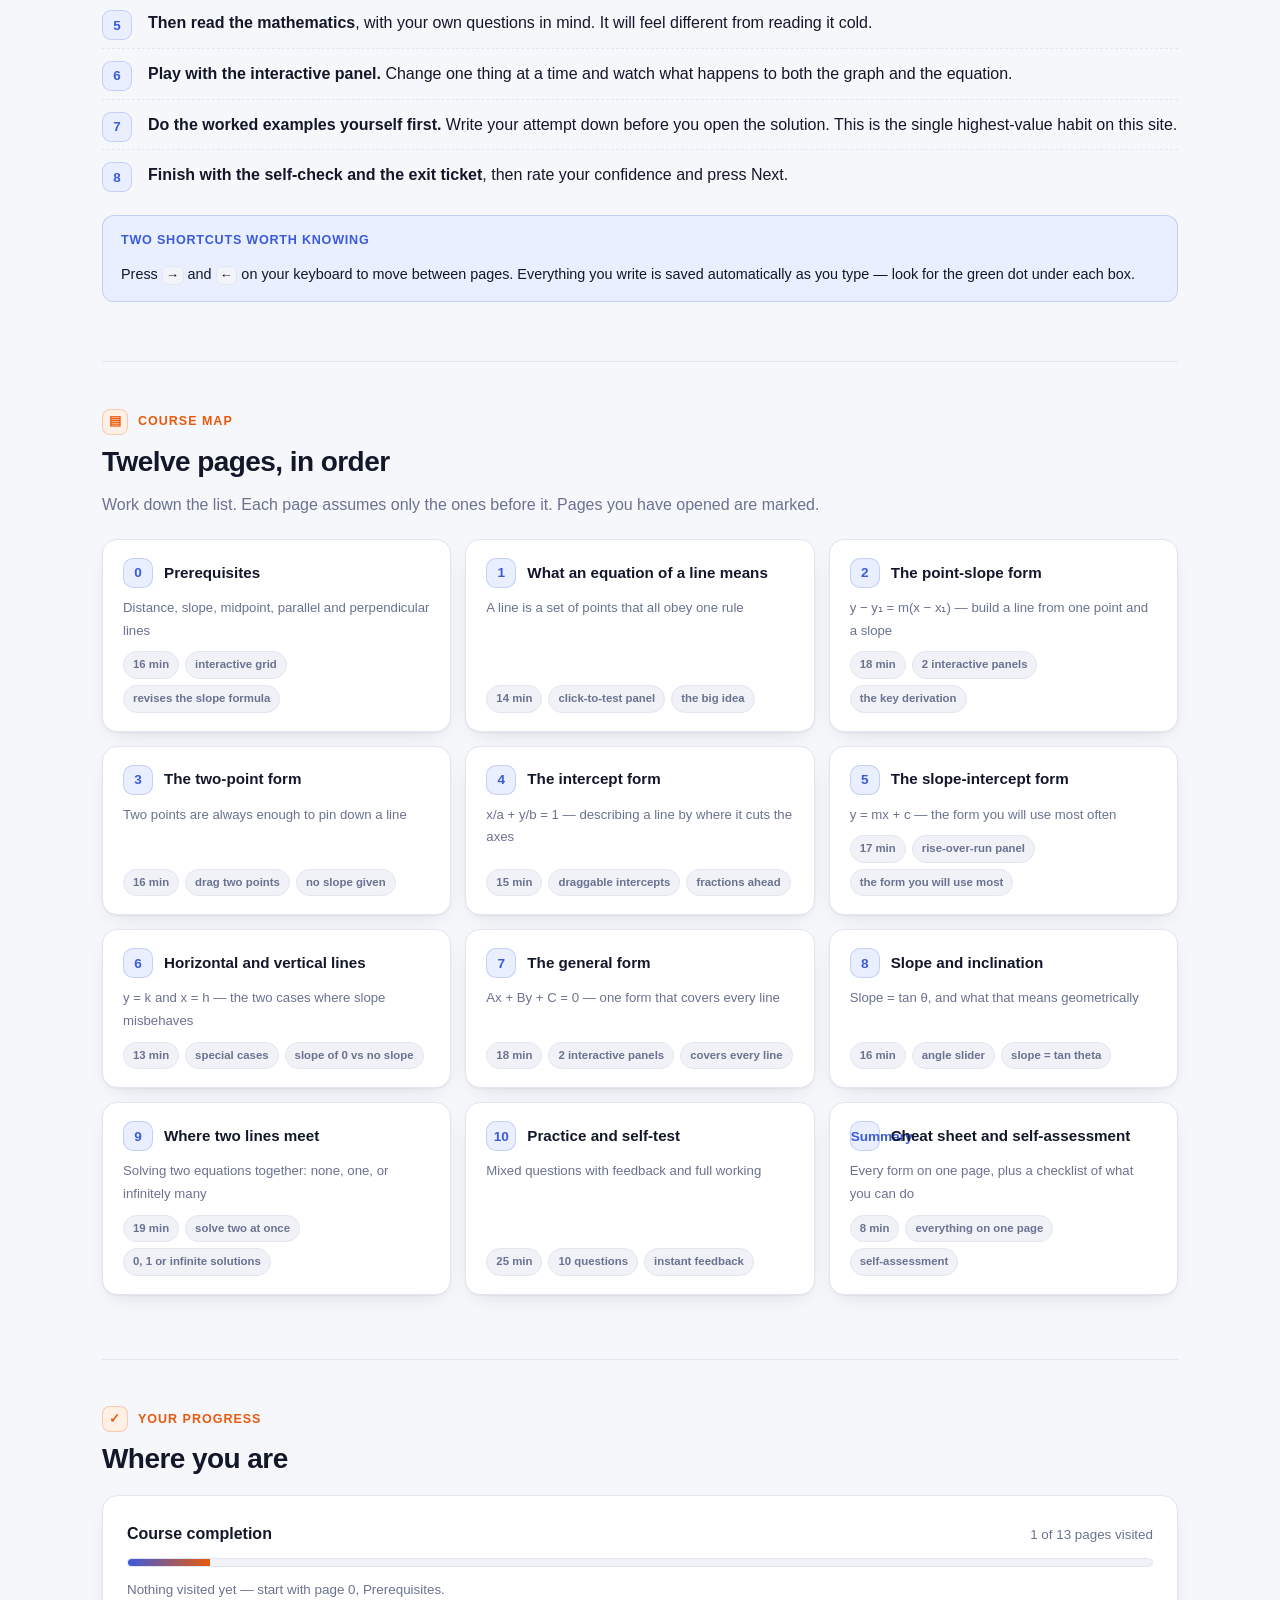
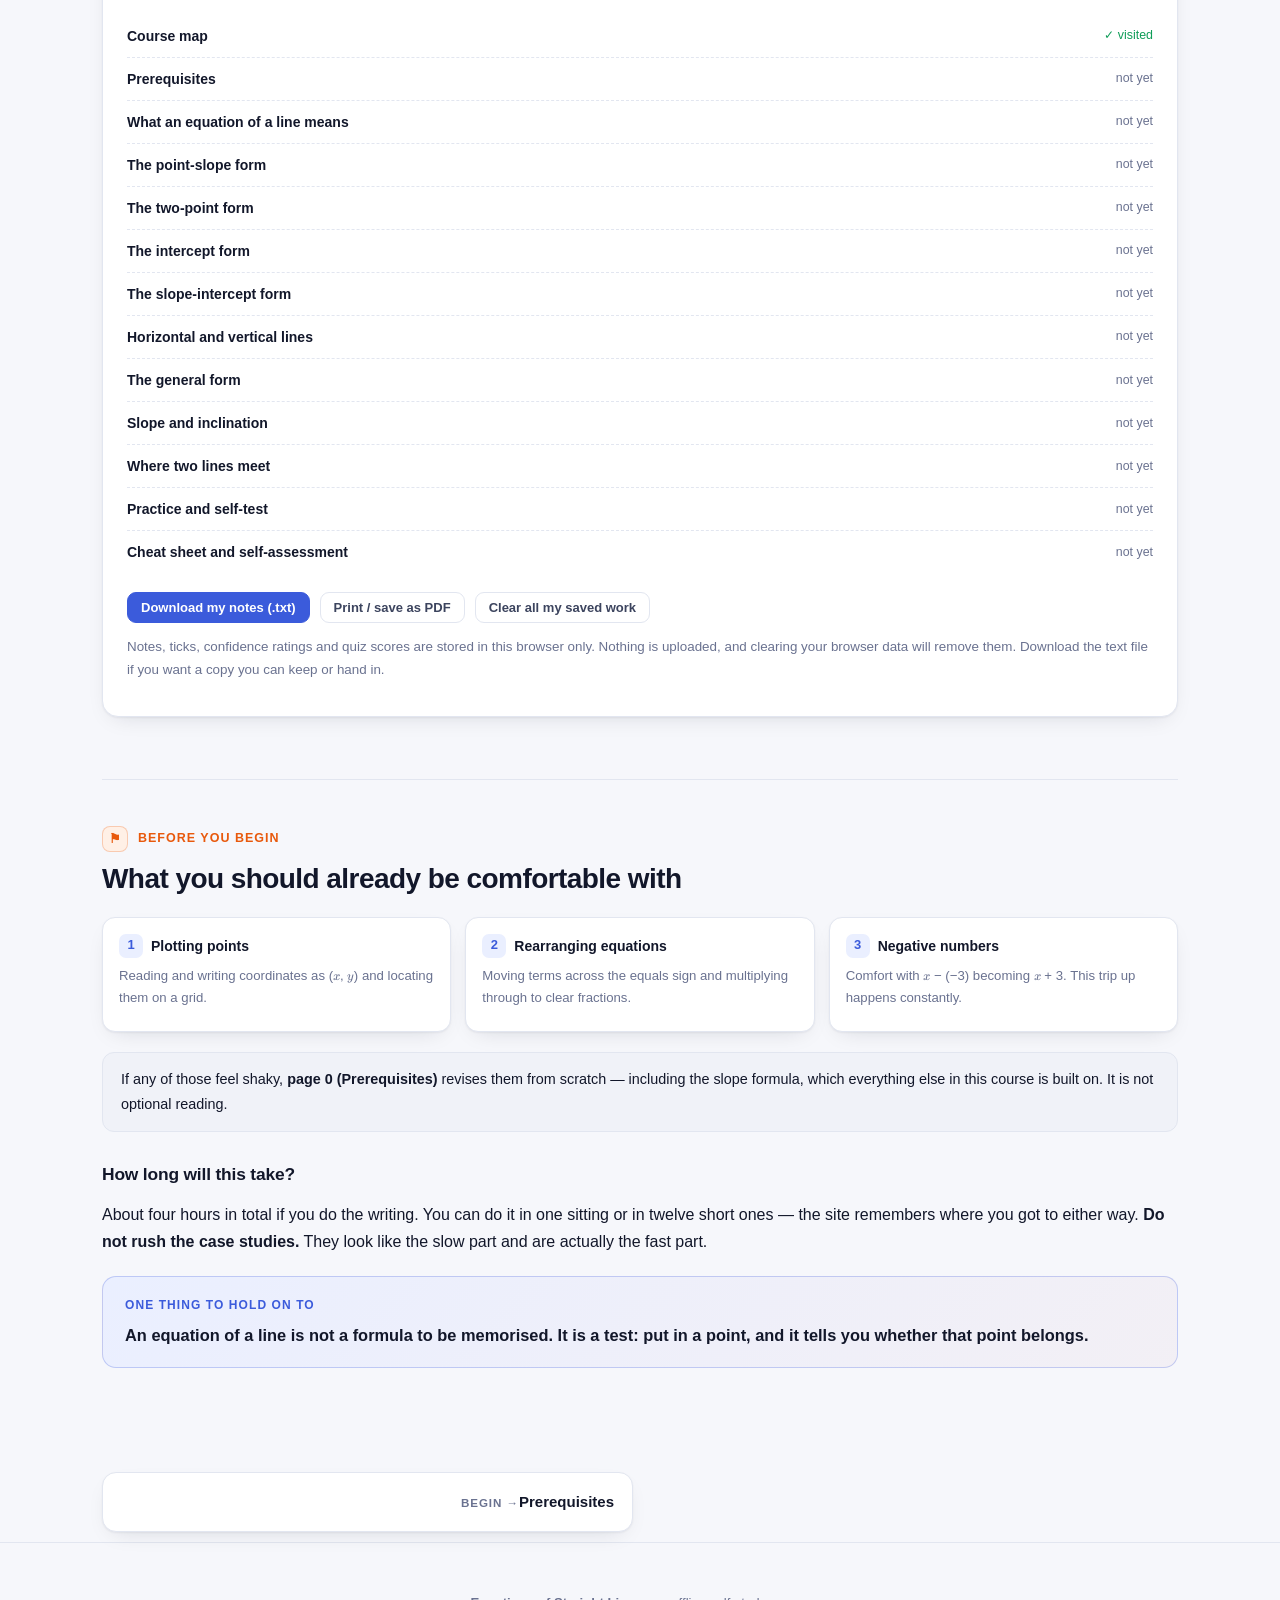
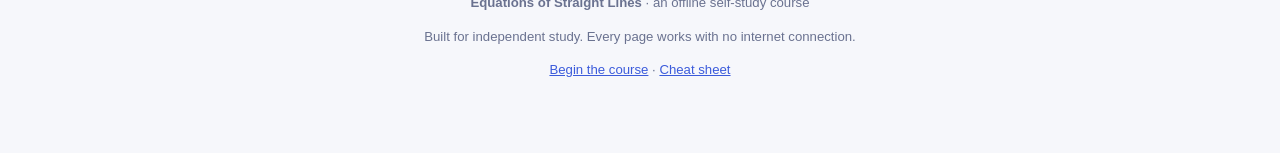
==== commit c087b310: "Remove the See-Think-Wonder columns; pages are ~21% shorter The three interactive columns (nine True" ====
--- a/index.html
+++ b/index.html
@@ -4,7 +4,7 @@
 <meta charset="UTF-8">
 <meta name="viewport" content="width=device-width, initial-scale=1.0">
 <title>Equations of Straight Lines — a self-study course</title>
-<meta name="description" content="A free offline self-study course on the equation of a straight line: twelve pages, each with a See-Think-Wonder case study, interactive graphs, worked examples and self-checks.">
+<meta name="description" content="A free offline self-study course on the equation of a straight line: twelve pages, each with interactive graphs, worked examples and self-checks.">
 <link rel="stylesheet" href="assets/style.css">
 <link rel="stylesheet" href="assets/katex/katex.min.css">
 </head>
@@ -72,48 +72,7 @@
     </div>
   </section>
 
-  <!-- ============ THE ROUTINE ============ -->
-  <section class="blk">
-    <div class="steptag"><span class="n">&#9733;</span> The thinking routine</div>
-    <h2>See &middot; Think &middot; Wonder</h2>
-    <p>Every case study uses the same three-move routine. It is used in classrooms all over the world because it works:
-    it slows you down, it forces you to separate <em>observation</em> from <em>interpretation</em>, and it makes your own
-    questions the reason you keep reading.</p>
-
-    <div class="stw" style="margin-top:20px">
-      <div class="stw-col see">
-        <div class="stw-t"><span class="stw-n">1</span>See</div>
-        <p class="stw-p">Read each statement and decide whether it is true or false. No algebra needed yet — judge it against what the picture actually shows.</p>
-        <p class="small">Describe the picture or the situation as literally as you can. &ldquo;The line goes down 5 every minute.&rdquo;
-        &ldquo;It starts at (0, 40).&rdquo; Resist the urge to explain. Observations only.</p>
-        <p class="small muted"><b>Why it helps:</b> most mistakes in this chapter come from mis-reading the diagram, not from bad algebra.</p>
-      </div>
-      <div class="stw-col think">
-        <div class="stw-t"><span class="stw-n">2</span>Think</div>
-        <p class="stw-p">Judge each claim about what the picture means. Every false one here is a mistake that real students make, so a wrong answer is worth more than a right one.</p>
-        <p class="small">Now interpret. What relationship might be hiding in what you saw? What would happen if something changed?
-        This is where a guess is genuinely useful &mdash; even a wrong one.</p>
-        <p class="small muted"><b>Why it helps:</b> a prediction you make yourself is remembered far better than one you are told.</p>
-      </div>
-      <div class="stw-col wonder">
-        <div class="stw-t"><span class="stw-n">3</span>Wonder</div>
-        <p class="stw-p">These are “what if” predictions. Decide whether each one would actually happen.</p>
-        <p class="small">Ask questions you cannot answer yet. &ldquo;Does it matter which point I use?&rdquo;
-        &ldquo;What if the slope is zero?&rdquo; Write them down &mdash; they become your reason to read on.</p>
-        <p class="small muted"><b>Why it helps:</b> curiosity is what makes the next section feel like an answer rather than a lecture.</p>
-      </div>
-    </div>
-
-    <div class="note vio">
-      <div class="h">There are no wrong answers in the first two boxes</div>
-      <p>Each box has a <b>Compare with&hellip;</b> button that reveals what a strong response might look like. Use it as a mirror,
-      not as a mark scheme &mdash; if you noticed something that is not in there, that is a good sign, not a problem.
-      Your writing is private: it stays in this browser on this device, and you can download it all as a text file
-      from the progress panel below.</p>
-    </div>
-  </section>
-
-  <!-- ============ COURSE MAP ============ -->
+    <!-- ============ COURSE MAP ============ -->
   <section class="blk" id="map">
     <div class="steptag"><span class="n">&#9636;</span> Course map</div>
     <h2>Twelve pages, in order</h2>
